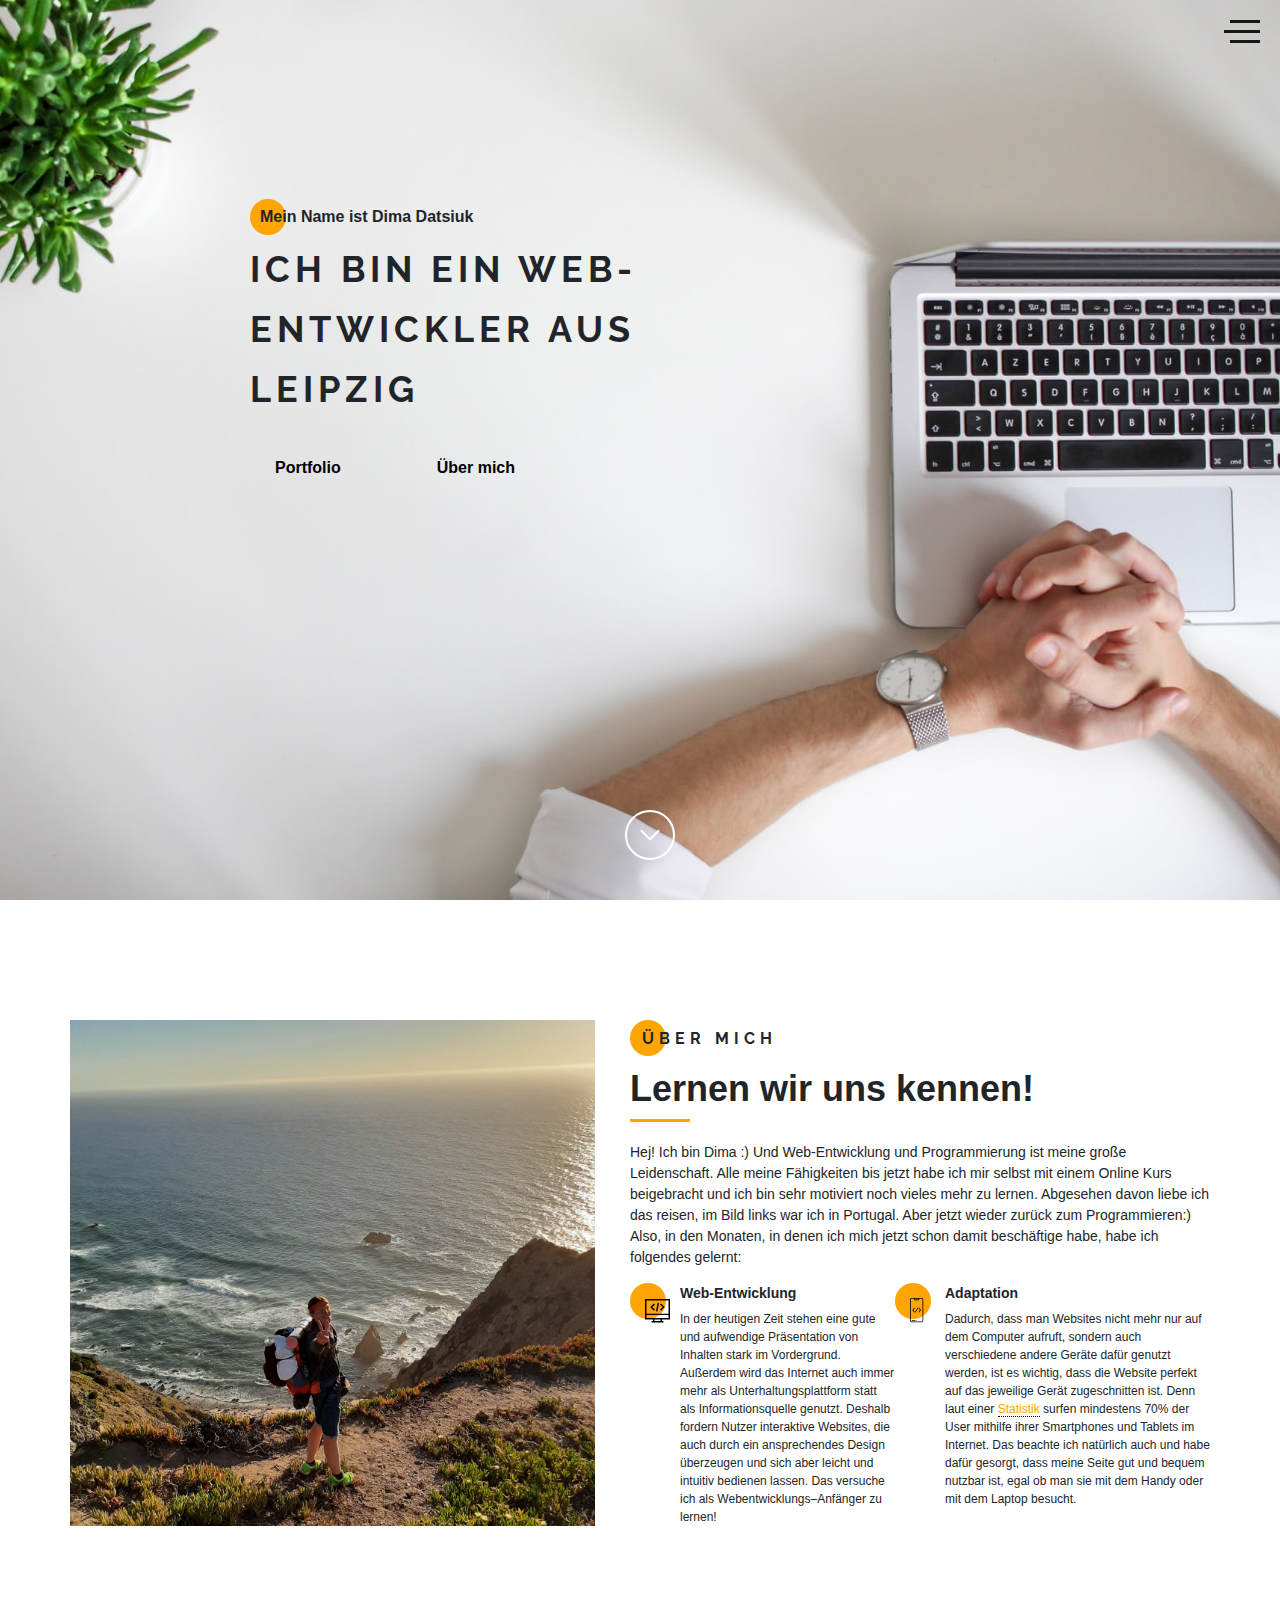
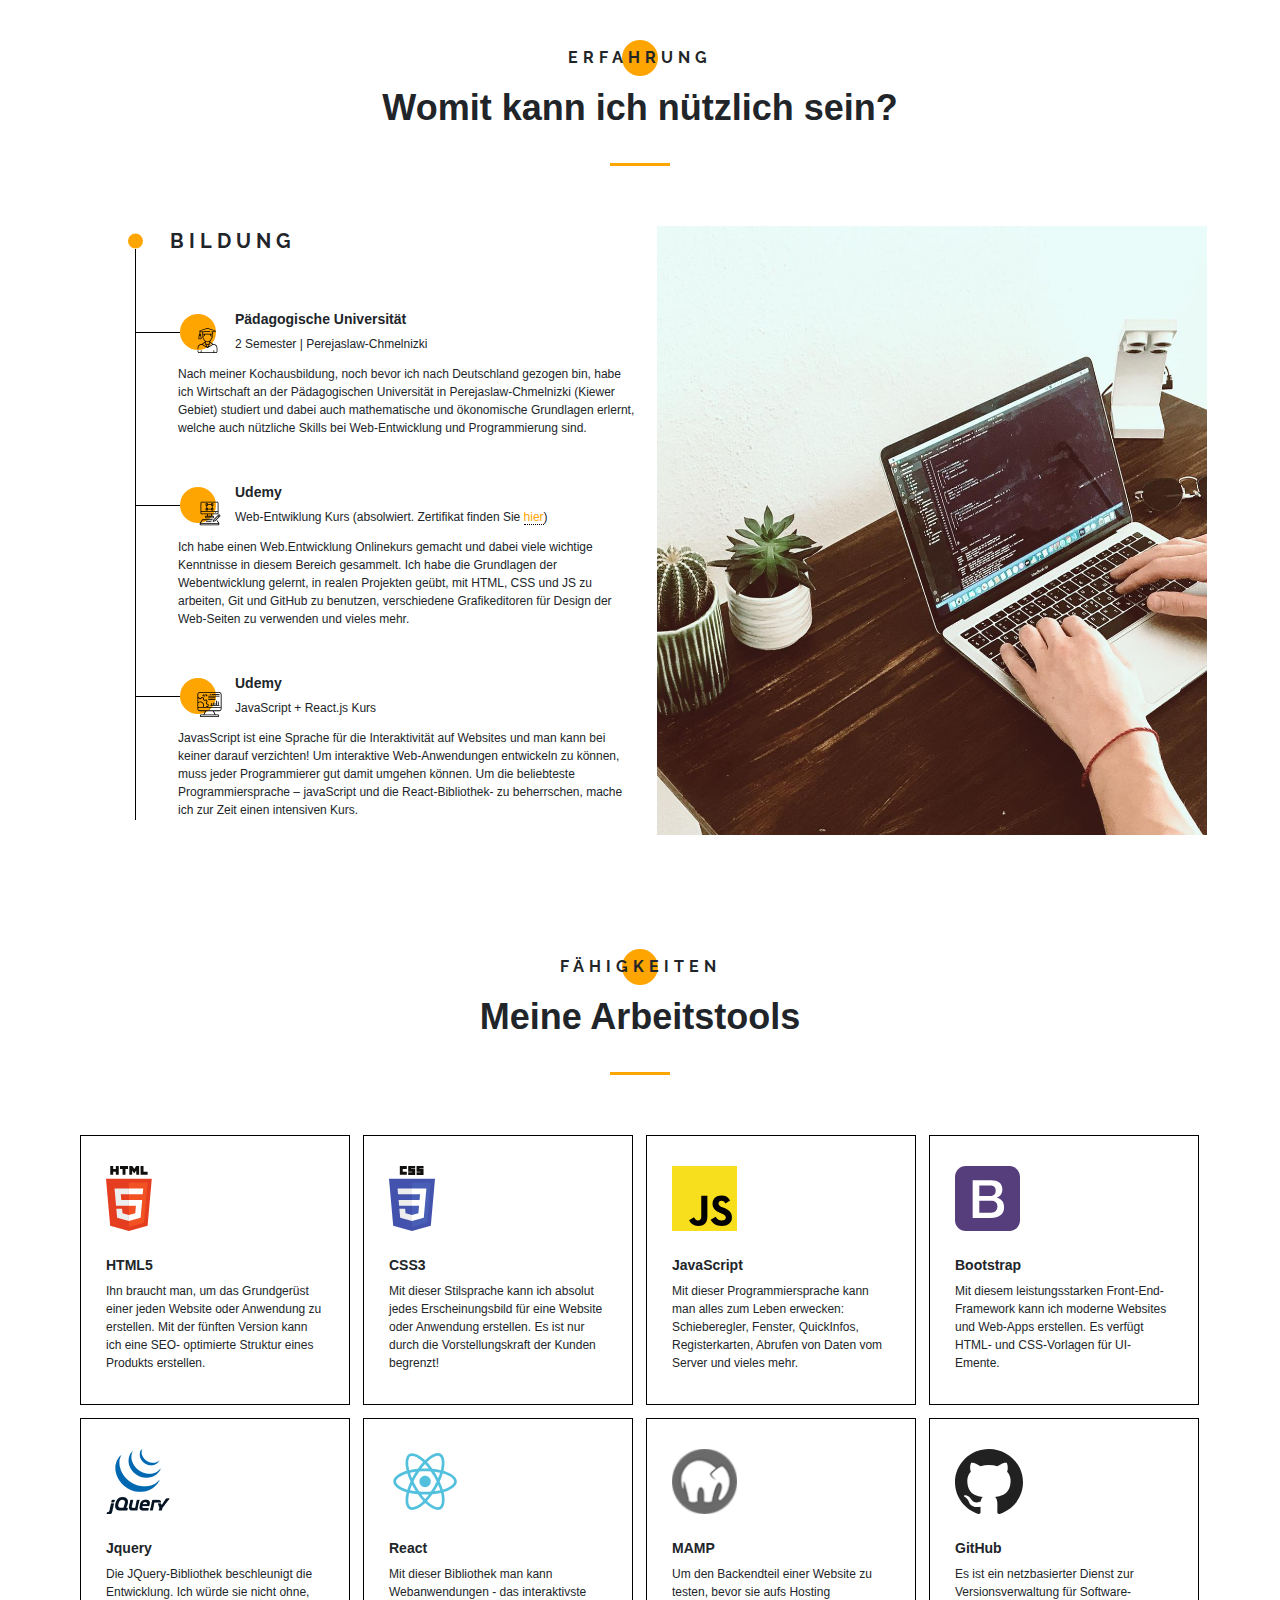
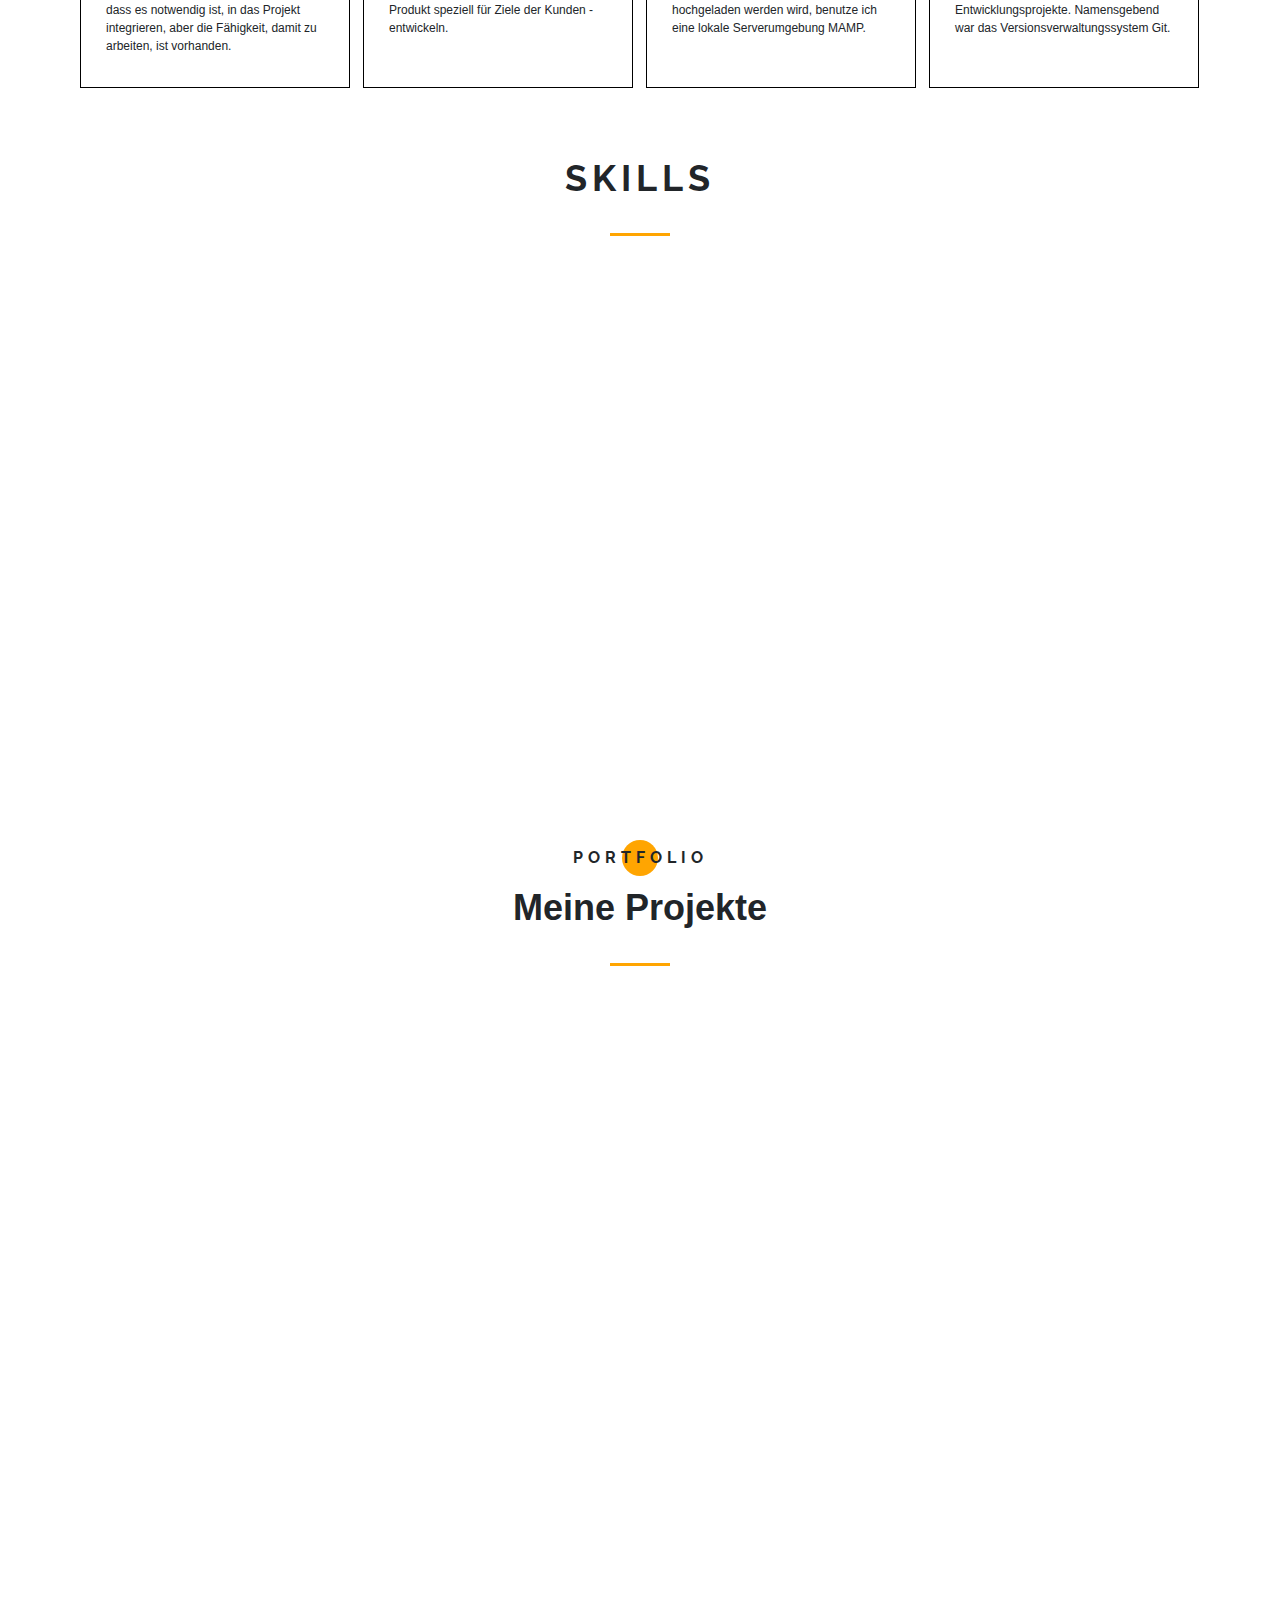
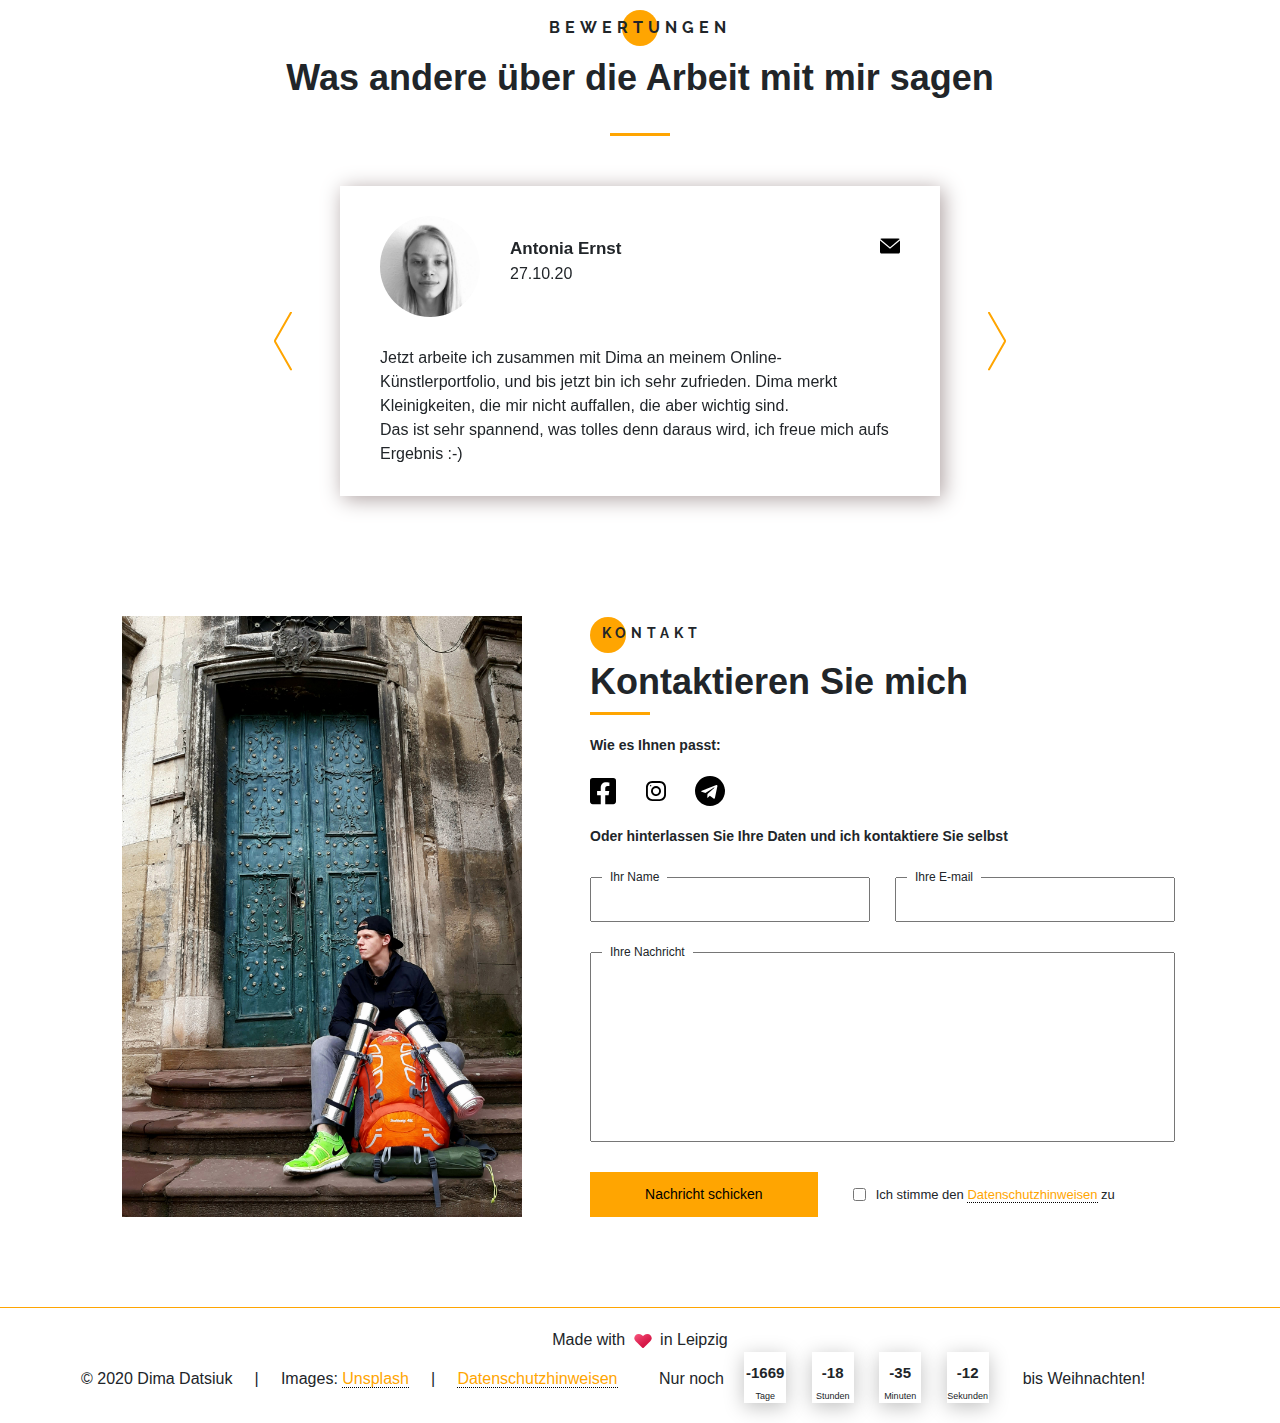
==== src/index.html @ 1769bc68 "last commit" ====
<!DOCTYPE html>
<html lang="de">
<head>
    <meta charset="UTF-8">
    <meta name="viewport" content="width=device-width, initial-scale=1.0">
    <meta http-equiv="X-UA-Compatible" content="ie=edge">
    <title>Portfolio Dima Datsiuk</title>
    <meta name="viewport" content="width=device-width, initial-scale=1">
    <meta name="title" content="Mein Portfolio">
    <meta name="description" content="Hier finden Sie mehr Information über mich">

    <!-- Open Graph / Facebook -->
    <meta property="og:type" content="website">
    <meta property="og:url" content="https://dima-datsiuk-portfolio.com/">
    <meta property="og:title" content="Mein Portfolio">
    <meta property="og:description" content="Hier finden Sie mehr Information über mich">
    <meta property="og:image" content=`url:'img/meta.png'`>

    <!-- Twitter -->
    <meta property="twitter:card" content="summary_large_image">
    <meta property="twitter:url" content="https://metatags.io/">
    <meta property="twitter:title" content="Mein Portfolio">
    <meta property="twitter:description" content="Hier finden Sie mehr Information über mich">
    <meta property="twitter:image" content="https://metatags.io/assets/meta-tags-16a33a6a8531e519cc0936fbba0ad904e52d35f34a46c97a2c9f6f7dd7d336f2.png">

    <!-- Favicon  -->
    <link rel="apple-touch-icon" sizes="57x57" href="icons/favicon//apple-icon-57x57.png">
    <link rel="apple-touch-icon" sizes="60x60" href="icons/favicon//apple-icon-60x60.png">
    <link rel="apple-touch-icon" sizes="72x72" href="icons/favicon//apple-icon-72x72.png">
    <link rel="apple-touch-icon" sizes="76x76" href="icons/favicon//apple-icon-76x76.png">
    <link rel="apple-touch-icon" sizes="114x114" href="icons/favicon//apple-icon-114x114.png">
    <link rel="apple-touch-icon" sizes="120x120" href="icons/favicon//apple-icon-120x120.png">
    <link rel="apple-touch-icon" sizes="144x144" href="icons/favicon//apple-icon-144x144.png">
    <link rel="apple-touch-icon" sizes="152x152" href="icons/favicon//apple-icon-152x152.png">
    <link rel="apple-touch-icon" sizes="180x180" href="icons/favicon//apple-icon-180x180.png">
    <link rel="icon" type="image/png" sizes="192x192"  href="icons/favicon//android-icon-192x192.png">
    <link rel="icon" type="image/png" sizes="32x32" href="icons/favicon//favicon-32x32.png">
    <link rel="icon" type="image/png" sizes="96x96" href="icons/favicon//favicon-96x96.png">
    <link rel="icon" type="image/png" sizes="16x16" href="icons/favicon//favicon-16x16.png">
    <meta name="msapplication-TileColor" content="#ffffff">
    <meta name="msapplication-TileImage" content="icons/favicon//ms-icon-144x144.png">
    <meta name="theme-color" content="#ffffff">
    

    <!-- style -->
    <link rel="stylesheet" href="css/style.min.css">

</head>
<body>

    

    <!-- sidepanel -->

    <aside class="sidepanel">
        <a href="https://www.facebook.com/dimaforewer"  class="sidepanel__link">
            <svg width="20" height="20" viewBox="0 0 20 20" fill="none" xmlns="http://www.w3.org/2000/svg">
            <path d="M-7.46167e-07 2.92969L-1.28061e-07 17.0703C-5.74539e-08 18.6856 1.31439 20 2.92969 20L17.0703 20C18.6856 20 20 18.6856 20 17.0703L20 11.1719L12.9297 11.1719L12.9297 13.5156L9.41406 13.5156L9.41406 11.1719L7.03125 11.1719C5.09262 11.1719 3.51562 9.59488 3.51562 7.65625L3.51562 4.10156L7.03125 4.10156L7.03125 7.65625L9.41406 7.65625L9.41406 4.10156L12.9297 4.6875L12.9297 7.65625L20 7.65625L20 2.92969C20 1.31439 18.6856 -8.16774e-07 17.0703 -7.46167e-07L2.92969 -1.28061e-07C1.31439 -5.74539e-08 -8.16774e-07 1.31439 -7.46167e-07 2.92969Z" fill="black"/>
            </svg>
        </a>
        <a href="https://www.instagram.com/datsiuk_dimasik/" class="sidepanel__link">
            <svg width="20" height="20" viewBox="0 0 20 20" fill="none" xmlns="http://www.w3.org/2000/svg">
            <path d="M-6.01032e-07 6.25L-2.73196e-07 13.75C-1.22337e-07 17.2012 2.79875 20 6.25 20L13.75 20C17.2013 20 20 17.2012 20 13.75L20 6.25C20 2.79875 17.2012 -7.51891e-07 13.75 -6.01032e-07L6.25 -2.73196e-07C2.79875 -1.22337e-07 -7.51891e-07 2.79875 -6.01032e-07 6.25ZM13.75 1.875C16.1625 1.875 18.125 3.8375 18.125 6.25L18.125 13.75C18.125 16.1625 16.1625 18.125 13.75 18.125L6.25 18.125C3.8375 18.125 1.875 16.1625 1.875 13.75L1.875 6.25C1.875 3.8375 3.8375 1.875 6.25 1.875L13.75 1.875Z" fill="black"/>
            <path d="M5 10C5 12.7612 7.23875 15 10 15C12.7613 15 15 12.7612 15 10C15 7.23875 12.7612 5 10 5C7.23875 5 5 7.23875 5 10ZM13.125 10C13.125 11.7225 11.7225 13.125 10 13.125C8.27625 13.125 6.875 11.7225 6.875 10C6.875 8.2775 8.27625 6.875 10 6.875C11.7225 6.875 13.125 8.2775 13.125 10Z" fill="black"/>
            <path d="M5.29123 4.625C5.29123 4.25704 4.99295 3.95875 4.62499 3.95875C4.25703 3.95875 3.95874 4.25704 3.95874 4.625C3.95874 4.99296 4.25703 5.29125 4.62499 5.29125C4.99295 5.29125 5.29123 4.99296 5.29123 4.625Z" fill="black"/>
            </svg>
        </a>
        <a href="https://github.com/dimadatsiuk" class="sidepanel__link">
            <svg width="19" height="20" viewBox="0 0 19 20" fill="none" xmlns="http://www.w3.org/2000/svg">
            <path d="M-4.37114e-07 9.99951C-1.95608e-07 15.5245 4.36167 19.9995 9.74107 19.9995C14.0457 19.9995 17.6962 17.1345 18.9832 13.162C19.0749 12.662 18.7734 12.4787 18.5148 12.4787C18.2835 12.4787 17.6706 12.487 16.8585 12.4912C17.4459 15.2728 15.5517 15.8595 15.5517 15.8595C14.4274 16.3145 14.1267 16.972 14.1267 16.972C13.5228 17.8778 13.5352 16.902 13.5352 16.902C13.603 15.8978 14.5389 15.3703 14.5389 15.3703C16.0283 14.4787 15.5979 13.0295 15.3493 12.4578C14.719 12.3678 14.2903 12.1103 14.0466 11.8245C13.8029 14.0453 12.9652 16.3795 9.23304 16.3795C8.16988 16.3795 7.30085 15.992 6.61933 15.3503C6.37316 15.4628 5.3827 15.8003 4.04116 15.2628C4.04116 15.2628 3.78012 14.4253 5.03988 12.5128C4.82345 11.7128 4.71606 10.8628 4.7111 10.0128C4.71606 9.16284 4.82345 8.31285 5.03988 7.51284C3.78012 5.61285 4.04116 4.77535 4.04116 4.77535C5.3827 4.23785 6.37316 4.57534 6.61933 4.67535C7.30085 4.03785 8.16988 3.65035 9.23304 3.65035C12.9752 3.65035 13.7987 5.98784 14.0383 8.21284C14.3307 7.86284 14.928 7.53784 15.8408 7.53784C17.1444 7.53784 18.1918 7.55034 18.5082 7.55034C18.7635 7.55034 19.0683 7.37534 18.9708 6.86284C17.692 2.86201 14.0391 -0.000488895 9.74107 -0.000488707C4.36167 -0.000488472 -6.7851e-07 4.47701 -4.37114e-07 9.99951Z" fill="#212121"/>
            </svg>
        </a>
        <div class="sidepanel__divider"></div>
        <div class="sidepanel__text"><span>Social Media</span></div>
    </aside>

    <!-- sidepanel end -->

    <!-- menu -->

    <div class="menu">
        <div class="menu__block">
            <div class="menu__close">
                <svg width="29" height="30" viewBox="0 0 29 30" fill="none" xmlns="http://www.w3.org/2000/svg">
                    <path d="M17.1568 14.5231L28.4489 3.23075C29.1837 2.49623 29.1837 1.30861 28.4489 0.574085C27.7144 -0.160437 26.5267 -0.160437 25.7922 0.574085L14.4998 11.8665L3.20781 0.574085C2.47295 -0.160437 1.28567 -0.160437 0.551149 0.574085C-0.183716 1.30861 -0.183716 2.49623 0.551149 3.23075L11.8432 14.5231L0.551149 25.8155C-0.183716 26.55 -0.183716 27.7376 0.551149 28.4721C0.917206 28.8385 1.39852 29.0226 1.87948 29.0226C2.36045 29.0226 2.84141 28.8385 3.20781 28.4721L14.4998 17.1798L25.7922 28.4721C26.1586 28.8385 26.6396 29.0226 27.1205 29.0226C27.6015 29.0226 28.0825 28.8385 28.4489 28.4721C29.1837 27.7376 29.1837 26.55 28.4489 25.8155L17.1568 14.5231Z" fill="black"/>
                </svg>
                    
            </div>
            <nav>
                <ul class="menu__list">
                    <li class="menu__link"><a href="#about">Über mich</a></li>
                    <li class="menu__link"><a href="#resume">Meine Erfahrung</a></li>
                    <li class="menu__link"><a href="#skills">Meine Fähigkeiten</a></li>
                    <li class="menu__link"><a href="#portfolio">Meine Projecte</a></li>
                    <li class="menu__link"><a href="#reviews">Bewertungen</a></li>
                    <li class="menu__link"><a href="#contacts">Kontakt</a></li>
                </ul>
            </nav>

            <div class="menu__social">
                <a href="#">
                    <svg width="20" height="20" viewBox="0 0 20 20" fill="none" xmlns="http://www.w3.org/2000/svg">
                    <path d="M17.0698 0L2.9292 0C1.3139 0 -0.000488281 1.31439 -0.000488281 2.92969L-0.000488281 17.0703C-0.000488281 18.6856 1.3139 20 2.9292 20L8.82764 20L8.82764 12.9297L6.48389 12.9297L6.48389 9.41406L8.82764 9.41406L8.82764 7.03125C8.82764 5.09262 10.4046 3.51563 12.3433 3.51563L15.8979 3.51563L15.8979 7.03125L12.3433 7.03125L12.3433 9.41406L15.8979 9.41406L15.312 12.9297L12.3433 12.9297L12.3433 20L17.0698 20C18.6851 20 19.9995 18.6856 19.9995 17.0703L19.9995 2.92969C19.9995 1.31439 18.6851 0 17.0698 0Z" fill="black"/>
                    </svg>
                </a>
                <a href="#">
                    <svg width="20" height="19" viewBox="0 0 20 19" fill="none" xmlns="http://www.w3.org/2000/svg">
                    <path d="M10 0C4.475 0 0 4.36167 0 9.74107C0 14.0457 2.865 17.6962 6.8375 18.9832C7.3375 19.0749 7.52083 18.7734 7.52083 18.5148C7.52083 18.2835 7.5125 17.6706 7.50833 16.8585C4.72667 17.4459 4.14 15.5517 4.14 15.5517C3.685 14.4274 3.0275 14.1267 3.0275 14.1267C2.12167 13.5228 3.0975 13.5352 3.0975 13.5352C4.10167 13.603 4.62917 14.5389 4.62917 14.5389C5.52083 16.0283 6.97 15.5979 7.54167 15.3493C7.63167 14.719 7.88917 14.2903 8.175 14.0466C5.95417 13.8029 3.62 12.9652 3.62 9.23304C3.62 8.16988 4.0075 7.30085 4.64917 6.61934C4.53667 6.37317 4.19917 5.3827 4.73667 4.04116C4.73667 4.04116 5.57417 3.78012 7.48667 5.03988C8.28667 4.82345 9.13667 4.71606 9.98667 4.7111C10.8367 4.71606 11.6867 4.82345 12.4867 5.03988C14.3867 3.78012 15.2242 4.04116 15.2242 4.04116C15.7617 5.3827 15.4242 6.37317 15.3242 6.61934C15.9617 7.30085 16.3492 8.16988 16.3492 9.23304C16.3492 12.9752 14.0117 13.7987 11.7867 14.0383C12.1367 14.3307 12.4617 14.928 12.4617 15.8408C12.4617 17.1444 12.4492 18.1918 12.4492 18.5082C12.4492 18.7635 12.6242 19.0683 13.1367 18.9708C17.1375 17.692 20 14.0391 20 9.74107C20 4.36167 15.5225 0 10 0Z" fill="#212121"/>
                    </svg>
                </a>
                <a href="#">
                    <svg width="20" height="20" viewBox="0 0 20 20" fill="none" xmlns="http://www.w3.org/2000/svg">
                    <path d="M13.7495 0L6.24951 0C2.79826 0 -0.000488281 2.79875 -0.000488281 6.25L-0.000488281 13.75C-0.000488281 17.2013 2.79826 20 6.24951 20L13.7495 20C17.2008 20 19.9995 17.2013 19.9995 13.75L19.9995 6.25C19.9995 2.79875 17.2008 0 13.7495 0ZM18.1245 13.75C18.1245 16.1625 16.162 18.125 13.7495 18.125L6.24951 18.125C3.83701 18.125 1.87451 16.1625 1.87451 13.75L1.87451 6.25C1.87451 3.8375 3.83701 1.875 6.24951 1.875L13.7495 1.875C16.162 1.875 18.1245 3.8375 18.1245 6.25L18.1245 13.75Z" fill="black"/>
                    <path d="M9.99951 5C7.23826 5 4.99951 7.23875 4.99951 10C4.99951 12.7613 7.23826 15 9.99951 15C12.7608 15 14.9995 12.7613 14.9995 10C14.9995 7.23875 12.7608 5 9.99951 5ZM9.99951 13.125C8.27701 13.125 6.87451 11.7225 6.87451 10C6.87451 8.27625 8.27701 6.875 9.99951 6.875C11.722 6.875 13.1245 8.27625 13.1245 10C13.1245 11.7225 11.722 13.125 9.99951 13.125Z" fill="black"/>
                    <path d="M15.3745 5.29123C15.7425 5.29123 16.0408 4.99295 16.0408 4.62499C16.0408 4.25703 15.7425 3.95874 15.3745 3.95874C15.0065 3.95874 14.7083 4.25703 14.7083 4.62499C14.7083 4.99295 15.0065 5.29123 15.3745 5.29123Z" fill="black"/>
                    </svg>
                </a>
            </div>
        </div>
        <div class="menu__overlay"></div>
    </div>

    <!-- menu end -->

    <!-- promo -->

    <section id="up" class="promo">

        <div class="hamburger">
            <span></span>
            <span class="long"></span>
            <span></span>
        </div>
        
        <div class="container">
            <div class="wrapper">
                <div class="title title_fz16 promo__subtitle">Mein Name ist Dima Datsiuk</div>
                <h1 class="title title_fz48 promo__title">Ich bin ein Web-Entwickler aus Leipzig</h1>
                <div class="promo__btns">
                <a href="#portfolio" class="promo__link btn">Portfolio</a>
                
                <a href="#about" class="promo__link btn">Über mich</a>
            </div>
            </div>

            <a href="#about">
                <div class="scroll-down">
                    <span>
                        <?xml version="1.0" ?><!DOCTYPE svg  PUBLIC '-//W3C//DTD SVG 1.1//EN'  'http://www.w3.org/Graphics/SVG/1.1/DTD/svg11.dtd'><svg id="Layer_1" style="enable-background:new 0 0 64 64;" version="1.1" viewBox="0 0 64 64" xml:space="preserve" xmlns="http://www.w3.org/2000/svg" xmlns:xlink="http://www.w3.org/1999/xlink"><style type="text/css">
                            .st0{fill:#fff;}
                            @media  (max-width: 575px) {
                                .st0{fill:#000;}
                            }
                        </style><g><g id="Icon-Chevron-Left" transform="translate(237.000000, 335.000000)"><polyline class="st0" id="Fill-35" points="-218.7,-308.6 -216.7,-310.6 -205,-298.8 -193.3,-310.6 -191.3,-308.6 -205,-294.9      -218.7,-308.6    "/></g></g></svg>
                        <!-- <img src="icons/iconfinder_arrow_down2_1814082.svg" alt="arrow_down"> -->
                    </span>
                </div>
            </a>
        </div>

    </section>


    <!-- promo end -->

    <!-- about -->

    <section id="about" class="about">
        <div class="container">

          
            
            

            <div class="about__wrapper">



                <img src="img/about-min.png" alt="photo" class="about__photo">


                <div class="about__descr">
                    <h2 class="title title_fz16 about__title">
                        Über mich
                    </h2>
                    <div class="title title_fz36 about__subtitle">Lernen wir uns kennen!</div>
                    <div class="divider"></div>
                    
                    <p class="about__text"> Hej! Ich bin Dima :) Und Web-Entwicklung und Programmierung ist meine große Leidenschaft. Alle meine Fähigkeiten bis jetzt habe ich mir selbst mit einem Online Kurs beigebracht und ich bin sehr motiviert noch vieles mehr zu lernen. Abgesehen davon liebe ich das reisen, im Bild <span class="links">links</span> <span class="oben">oben</span> war ich in Portugal. Aber jetzt wieder zurück zum Programmieren:) Also, in den Monaten, in denen ich mich jetzt schon damit beschäftige habe, habe ich folgendes gelernt:   </p>
                </div>
                <div class="about__skills">
                    <div class="about__skills-item">
                        <div class="about__skills-circle">
                            <img src="icons/about_me/web_development.svg" alt="web-dev">
                            <div class="title title_fz14 m1200">
                                Web-Entwicklung
                            </div>
                        </div>
                        <div>
                            <div class="title title_fz14 desctop">
                                Web-Entwicklung
                            </div>
                            <div class="about__skills-text">
                                In der heutigen Zeit stehen eine gute und aufwendige Präsentation von Inhalten stark im Vordergrund. Außerdem wird das Internet auch immer mehr als Unterhaltungsplattform statt als Informationsquelle genutzt. Deshalb fordern Nutzer interaktive Websites, die auch durch ein ansprechendes Design überzeugen und sich aber leicht und intuitiv bedienen lassen. Das versuche ich als Webentwicklungs–Anfänger zu lernen!
                            </div>
                        </div>
                    </div>

                    <div class="about__skills-item">
                        <div class="about__skills-circle">
                            <div><img src="icons/about_me/mobile_dev.svg" alt="adaptation"></div>
                            <div class="title title_fz14 m1200">
                                Adaptation
                            </div>
                        </div>
                        <div>
                            <div class="title title_fz14 desctop">
                                Adaptation
                            </div>
                            <div class="about__skills-text">
                                Dadurch, dass man Websites nicht mehr nur auf dem Computer aufruft, sondern auch verschiedene andere Geräte dafür genutzt werden, ist es wichtig, dass die Website perfekt auf das jeweilige Gerät zugeschnitten ist. Denn laut einer <a  href="https://de.statista.com/statistik/daten/studie/633698/umfrage/anteil-der-mobilen-internetnutzer-in-deutschland/" target="_blank">Statistik</a> surfen mindestens 70% der User mithilfe ihrer Smartphones und Tablets im Internet. Das beachte ich natürlich auch und habe dafür gesorgt, dass meine Seite gut und bequem nutzbar ist, egal ob man sie mit dem Handy oder mit dem Laptop besucht. 
                            </div>
                        </div>
                    </div>

                </div>
            </div>
        </div>
    </section>

    <!-- about end -->


    <!-- resume -->


    <section id="resume" class="resume">
        <div class="container">
            <h2 class="title title_fz16 resume__title">Erfahrung</h2>
            <div class="title title_fz36 resume__subtitle">Womit kann ich nützlich sein?</div>
            <div class="divider"></div>

            <div class="resume__wrapper">
                <div class="resume__column">
                    <h3 class="title title_fz20 resume__column-title">Bildung</h3>
                    <ul>
                        <li>
                            <div class="resume__item">
                                <div class="resume__item-head">
                                    <div class="resume__item-icon">
                                        <img src="icons/experience/university.svg" alt="uni">
                                    </div>
                                    <h4 class="title title_fz14">Pädagogische Universität</h4>
                                        <div class="resume__item-location">2 Semester | Perejaslaw-Chmelnizki</div>
                                </div>
                                <div class="resume__item-body">
                                    Nach meiner Kochausbildung, noch bevor ich nach Deutschland gezogen bin, habe ich Wirtschaft an der Pädagogischen Universität in Perejaslaw-Chmelnizki (Kiewer Gebiet) studiert und dabei auch mathematische und ökonomische Grundlagen erlernt, welche auch nützliche Skills bei Web-Entwicklung und Programmierung sind. 
                                </div>
                            </div>
                        </li>
                        <li>
                            <div class="resume__item">
                                <div class="resume__item-head">
                                    <div class="resume__item-icon">
                                        <img src="icons/experience/designer.svg" alt="courses">
                                    </div>
                                    <h4 class="title title_fz14">Udemy</h4>
                                        <div class="resume__item-location">Web-Entwiklung Kurs (absolwiert. Zertifikat finden Sie <a href="https://drive.google.com/file/d/1G7p9EYkZfpwUdNAY1Q7k-EU61s4QkhNC/view"  target="_blank" >hier</a>) </div>
                                </div>
                                <div class="resume__item-body">
                                    Ich habe einen Web.Entwicklung Onlinekurs gemacht und dabei viele wichtige Kenntnisse in diesem Bereich gesammelt.  Ich habe die Grundlagen der Webentwicklung gelernt, in realen Projekten geübt, mit HTML, CSS  und JS zu arbeiten, Git und GitHub  zu benutzen, verschiedene Grafikeditoren für Design der Web-Seiten zu verwenden und vieles mehr.

                                    
                                </div>
                            </div>
                        </li>
                        <li>
                            <div class="resume__item">
                                <div class="resume__item-head">
                                    <div class="resume__item-icon">
                                        <img src="icons/experience/developer.svg" alt="uni">
                                    </div>
                                    <h4 class="title title_fz14">Udemy</h4>
                                        <div class="resume__item-location">JavaScript + React.js Kurs</div>
                                </div>
                                <div class="resume__item-body">

                                    JavasScript ist eine Sprache für die Interaktivität auf Websites und man kann bei keiner darauf verzichten! Um interaktive Web-Anwendungen entwickeln zu können, muss jeder Programmierer gut damit umgehen können. Um die beliebteste Programmiersprache – javaScript und die React-Bibliothek- zu beherrschen, mache ich zur Zeit einen intensiven Kurs. 


                                    
                                </div>
                            </div>
                        </li>
                    </ul>
                </div>
                <img src="img/main-pic.jpg" alt="photo" class="resume__photo">
                <!-- <div class="resume__column">
                    
                </div> -->
            </div>
        </div>
    </section>


    <!-- resume end -->

    <!-- use -->

    <section class="use" id="skills">
        <div class="container">

            <h2 class="title title_fz16 use__title">Fähigkeiten</h2>
            <div class="title title_fz36 use__subtitle">Meine Arbeitstools </div>
            <div class="divider"></div>

            <div class="use__wrapper">
                
                
            </div>




        </div>
    </section>

    <!-- use end -->


    <section class="skills_percent" id="skills_percent">

        <div class="container">

            <h2 class="title title_fz36 use__subtitle">Skills</h2>
            <div class="divider"></div>


            <div class="skills_percent__skills-wrapper wow fadeInUp animated">

                <div class="skills_percent__skills-wrapper-item">
    
                    <div class="chart" data-percent="70"><span class="percent">70</span></div>
    
                    <div class="skill-name"><span>Web-Entwicklung</span>
                    </div>
                </div>
    
    
    
    
                <div class="skills_percent__skills-wrapper-item">
    
                    <div class="chart" data-percent="80"><span class="percent">80</span></div>
    
                    <div class="skill-name"><span>Adaptation</span>
                    </div>
                </div>
    
    
    
    
    
                <div class="skills_percent__skills-wrapper-item">
    
    
                    <div class="chart" data-percent="60"><span class="percent">60</span></div>
    
                    <div class="skill-name"><span>Design</span> 
                    </div>
                </div>
    
    
    
                <div class="skills_percent__skills-wrapper-item">
    
    
    
                    <div class="chart" data-percent="95"><span class="percent">95</span></div>
    
                    <div class="skill-name"><span>Soft Skills</span>
                    </div>
                </div>
    
    
    
    
                <div class="skills_percent__skills-wrapper-item">
    
    
    
                    <div class="chart" data-percent="70"><span class="percent">70</span></div>
    
                    <div class="skill-name"><span>Kreativitat</span>
                    </div>
                </div>
    
    
    
    
                <div class="skills_percent__skills-wrapper-item">
    
    
    
                    <div class="chart" data-percent="100"><span class="percent">100</span></div>
    
                    <div class="skill-name"><span>Motivation</span>
                    </div>
                </div>
            </div>
    
        </div>
        
    </section>


    <!-- portfolio -->

    <section id="portfolio" class="portfolio">
        <div class="container">
            <h2 class="title title_fz16 portfolio__title">Portfolio</h2>
            <div class="title title_fz36 portfolio__subtitle">Meine Projekte</div>
            <div class="divider"></div>

            <div class="portfolio__wrapper">

                <a href="Projects/WORDPRESS/wordpress.html" target="_self">
            
                    <div class="grid wow zoomIn">
                        <figure class="effect-bubba">
                            <img src="img/works/wordpress.png" alt="wordpress"/>
                            <figcaption>
                                <h2> WORDPRESS </h2>
                                <p>Mein erstes Übungs-Project, das ich nur mit HTML und Css entwickelte</p>
                            </figcaption>			
                        </figure>
                    </div>
                
                </a>


                <a href="Projects/Uber_Proj/src/uber.html" target="_self">
            
                    <div class="grid wow zoomIn">
                        <figure class="effect-bubba">
                            <img src="img/works/uber.jpg" alt="uber"/>
                            <figcaption>
                                <h2> UBER </h2>
                                <p>Auch ein ganz einfaches One-Page-Projekt, dabei benutzte ich aber Präprozessor Sass, um das Layot zu optimieren.</p>
                            </figcaption>			
                        </figure>
                    </div>
                
                </a>

                

                <a href="Projects/Puls/puls.html" target="_self">
            
                    <div class="grid wow zoomIn">
                        <figure class="effect-bubba">
                            <img src="img/works/pulse.jpg" alt="pulse"/>
                            <figcaption>
                                <h2> PULSE </h2>
                                <p>EIn kleiner Online-Shop. Bei der Entwicklung habe ich für interaktive Elemente (Tabs, Carousel, Modal-Windows) JS benutzt. </p>
                            </figcaption>			
                        </figure>
                    </div>
                
                </a>

                <a href="Projects/Prengi/src/prengi.html" target="_self">
            
                    <div class="grid wow zoomIn">
                        <figure class="effect-bubba">
                            <img src="img/works/prengi.png" alt="img01"/>
                            <figcaption>
                                <h2> PRENGI </h2>
                                <p>EIn infomatives landing mit interaktiven elementen (JS) und kleinem backendteil (Feed-Back-Formular auf PHP)</p>
                            </figcaption>			
                        </figure>
                    </div>
                
                </a>
                   
            </div>
        </div>
    </section>

    <!-- portfolio end -->


    <!-- reviews -->
    <section id="reviews" class="reviews">
        <div class="container">

            <h2 class="title title_fz16 reviews__title">Bewertungen</h2>
            <div class="title title_fz36 reviews__subtitle">
                Was andere über die Arbeit mit mir sagen 
            </div>
            <div class="divider"></div>

            <div class="reviews__carousel">

                <div class="reviews__item">
                    <img src="img/reviews/antonia.png" alt="photo" class="photo">

                    <div class="person">
                        <div class="name">Antonia Ernst</div>
                        <span class="date">27.10.20</span>
                    </div>
                    
                        <a href="mailto:antonia.ernst1@web.de?subject=DatsiukPortfolio"><img src="icons/mail.svg" alt="mail" class="icon"></a>

                    <div class="reviews__text">
                        Jetzt arbeite ich zusammen mit Dima an meinem Online-Künstlerportfolio, und bis jetzt bin ich sehr zufrieden. Dima merkt Kleinigkeiten, die  mir nicht auffallen, die aber wichtig sind. <br> Das ist sehr spannend, was tolles denn daraus wird, ich freue mich aufs Ergebnis :-)
                    </div>
                </div>

                <div class="reviews__item">
                    <img src="img/reviews/ihor.png" alt="photo" class="photo">

                    <div class="person">
                        <div class="name">Ihor Schypakov</div>
                        <span class="date">12.11.20</span>
                    </div>
                    
                    <a href="https://www.instagram.com/ihorshchypakov/" target="_blank"><img src="icons/menu_icons/Instagram.svg" alt="insta__ihor" class="icon"></a>
                    <!-- <a href="#"><img src="icons/menu_icons/Instagram.svg" alt="insta__ihor"></a> -->

                    <div class="reviews__text">
                        Als ich mein Informatiksstudium absolvierte, arbeitete ich für ein paar Monate als Web-Entwickler-Junior in einer Firma in Warschau. Einmal bekam ich wirklich viel Arbeit und hätte sie niemals bis zur Deadline geschafft, wenn Dima mir nicht mit dem Layout geholfen hätte. Wir sind schon seit mehr als 14 Jahren befreundet und ich habe gewusst, dass er angefangen hatte sich mit Programmierung zu beschäftigen, deshalb habe ich ihn gefragt ob er mir helfen könnte und es hat alles super geklappt ;)
                    </div>
                </div>

                <div class="reviews__item">
                    <img src="img/reviews/svitlana.png" alt="photo" class="photo">

                    <div class="person">
                        <div class="name">Svitlana Morenets</div>
                        <span class="date">04.08.20</span>
                    </div>
                    
                    <a href="https://www.instagram.com/svit_more/" target="_blank"><img src="icons/menu_icons/Instagram.svg" alt="insta__svitlana" class="icon"></a>

                    <div class="reviews__text">
                        Als ich anfangen wollte einen Online-Blog zu schreiben, habe ich Dima gefragt, ob er mir dabei helfen kann, weil ich wusste, dass er es liebt am Computer zu arbeiten. Obwohl er damals noch nicht damit angefangen hatte Web-Sites zu gestalten, konnte er mir trotzdem mit meinem Blog helfen, was mich sehr gefreut hat. Jetzt habe ich diesen Blog schon lange nicht mehr, weil ich alles über Instagram mache, aber damals hatte ich viel Spaß damit, Danke!;-)
                    </div>
                </div>

                
                <div class="reviews__item">

                       <!--  <iframe src="https://drive.google.com/file/d/1E1Was2hMK42aP_i-BqSxS3Pm6LDdloky/preview"></iframe> -->
                        <iframe src="img/reviews/beurteilung_fsj.pdf" frameborder="0"></iframe>
                        
                </div>

                    

            </div>           
        
        </div>
    </section>
    <!-- reviews end -->

    <!-- contacts -->

    <section id="contacts" class="contacts">
        <div class="container">
            <div class="contacts__wrapper">

                <img src="img/resume_img_1-min.png" alt="photo" class="contacts__photo">

                <div class="contacts__descr">

                    <h2 class="title title_fz14 contacts__title">Kontakt</h2>
                    <div class="title title_fz36 contacts__subtitle">Kontaktieren Sie mich</div>
                    <div class="divider"></div>

                    <div class="title title_fz14 contacts__text">
                        Wie es Ihnen passt:
                    </div>

                    <div class="contacts__social">
                        <a href="https://www.facebook.com/dimaforewer" class="contacts__link">
                            <img src="icons/social/facebook-square-brands.svg" alt="facebook"></a>
                        <a href="https://www.instagram.com/datsiuk_dimasik/" class="contacts__link">
                            <img src="icons/social/instagram.svg" alt="instagram"></a>
                        <a href="https://t.me/datsiukdimasik" class="contacts__link">
                            <img src="icons/social/telegram.svg" alt="telegram"></a>
                    </div>

                    <div class="title title_fz14 contacts__text">
                        Oder hinterlassen Sie Ihre Daten und ich kontaktiere Sie selbst
                    </div>

                    <form action="#" class="contacts__form">

                        <div class="contacts__input contacts__input-1">
                            <input required name="name" id="name" type="text">
                            <label for="name">Ihr Name</label>
                        </div>
                        <div class="contacts__input contacts__input-2">
                            <input required name="email" id="email" type="email">
                            <label for="email">Ihre E-mail</label>
                        </div>


                        <div class="contacts__textarea">
                            <textarea name="text" id="text"></textarea>
                            <label for="text">Ihre Nachricht</label>
                        </div>

                        <div class="contacts__triggers">
                            <button class="contacts__btn btn">Nachricht schicken</button>
                            <div class="contacts__policy">
                                <input required type="checkbox">
                                <span>Ich stimme den <a href="policy.html" target="_blank">Datenschutzhinweisen</a> zu</span>
                            </div>
                        </div>
                    </form>
                </div>
            </div>
        </div>
    </section>

    <!-- contacts end -->


    <!-- footer/timer -->


    <footer id="footer" class="footer">
		<div class="container">

            <p class="heart">
                Made with <img src="icons/heart.svg" alt="heart" class="heartbeat" > in Leipzig
            </p>

            <div class="footer__wrapper">
                
                <p class="copyright">
                    <span>© 2020 Dima Datsiuk</span> | <span>Images: <a href="https://unsplash.com/">Unsplash</a></span>  |  <span><a href="policy.html" target="_blank">Datenschutzhinweisen</a></span>
                </p>
    
    
                <div class="timer__wrapper">
                    <div class="timer__title">Nur noch</div>
                    <div class="timer">
                        <div class="timer__block">
                            <span id="days">12</span>
                            Tage
                        </div>
                        <div class="timer__block">
                            <span id="hours">20</span>
                            Stunden
                        </div>
                        <div class="timer__block">
                            <span id="minutes">56</span>
                            Minuten
                        </div>
                        <div class="timer__block">
                            <span id="seconds">20</span>
                            Sekunden
                        </div>
                    </div>
                    <div class="timer__title">bis  Weihnachten!</div>
                </div>
            </div>

		</div><!-- .container -->
	</footer>


    <!-- footer/timer end -->

    <!-- modal windows -->


    <div class="overlay">
        


        <div class="modal" id="thanks">
            <div class="modal__close">
                &times;
            </div>
            <div class="modal__subtitle">
                Danke für Ihre Nachricht
            </div>
            <div class="modal__descr">
                Ich kontaktiere Sie in der allernächsten Zeit
            </div>
        </div>
    </div>


    <!-- modal windows end -->



    <a href="#up" class="pageup">
        <img src="icons/chevron-circle-up-solid.svg" alt="pageup" >
    </a>


    <script src="js/jquery-3.5.1.min.js"></script>
    <script src="js/jquery.easypiechart.js"></script>
    <script src="js/wow.min.js"></script>
    <script src="js/slick.min.js"></script>
    <script src="js/jquery.waypoints.min.js"></script>
    <script src="js/script.js"></script>
</body>
</html>
---- src/css/style.min.css ----
.slick-slider{position:relative;display:block;-webkit-box-sizing:border-box;box-sizing:border-box;-webkit-touch-callout:none;-webkit-user-select:none;-moz-user-select:none;-ms-user-select:none;user-select:none;-ms-touch-action:pan-y;touch-action:pan-y;-webkit-tap-highlight-color:transparent}.slick-list{position:relative;overflow:hidden;display:block;margin:0;padding:0}.slick-list:focus{outline:none}.slick-list.dragging{cursor:pointer;cursor:hand}.slick-slider .slick-track,.slick-slider .slick-list{-webkit-transform:translate3d(0, 0, 0);transform:translate3d(0, 0, 0)}.slick-track{position:relative;left:0;top:0;display:block;margin-left:auto;margin-right:auto}.slick-track:before,.slick-track:after{content:"";display:table}.slick-track:after{clear:both}.slick-loading .slick-track{visibility:hidden}.slick-slide{float:left;height:100%;min-height:1px;display:none}[dir="rtl"] .slick-slide{float:right}.slick-slide img{display:block}.slick-slide.slick-loading img{display:none}.slick-slide.dragging img{pointer-events:none}.slick-initialized .slick-slide{display:block}.slick-loading .slick-slide{visibility:hidden}.slick-vertical .slick-slide{display:block;height:auto;border:1px solid transparent}.slick-arrow.slick-hidden{display:none}@font-face{font-family:'Raleway';font-display:swap;src:url("fonts/Raleway/Raleway-Black.ttf");font-weight:900;font-style:normal}@font-face{font-family:'Raleway';font-display:swap;src:url("fonts/Raleway/Raleway-Bold.ttf");font-weight:700;font-style:normal}@font-face{font-family:'Raleway';font-display:swap;src:url("fonts/Raleway/Raleway-SemiBold.ttf");font-weight:600;font-style:normal}@font-face{font-family:'Raleway';font-display:swap;src:url("fonts/Raleway/Raleway-Medium.ttf");font-weight:500;font-style:normal}@font-face{font-family:'Raleway';font-display:swap;src:url("fonts/Raleway/Raleway-Light.ttf");font-weight:300;font-style:normal}@font-face{font-family:'Raleway';font-display:swap;src:url("fonts/Raleway/Raleway-ExtraLight.ttf");font-weight:200;font-style:normal}@font-face{font-family:'Raleway';font-display:swap;src:url("fonts/Raleway/Raleway-Thin.ttf");font-weight:100;font-style:normal}.animated{-webkit-animation-duration:1s;animation-duration:1s;-webkit-animation-fill-mode:both;animation-fill-mode:both}@-webkit-keyframes fadeInUp{0%{opacity:0;-webkit-transform:translate3d(0, 100%, 0);transform:translate3d(0, 100%, 0)}100%{opacity:1;-webkit-transform:none;transform:none}}@keyframes fadeInUp{0%{opacity:0;-webkit-transform:translate3d(0, 100%, 0);transform:translate3d(0, 100%, 0)}100%{opacity:1;-webkit-transform:none;transform:none}}.fadeInUp{-webkit-animation-name:fadeInUp;animation-name:fadeInUp}@-webkit-keyframes zoomIn{0%{opacity:0;-webkit-transform:scale3d(0.3, 0.3, 0.3);transform:scale3d(0.3, 0.3, 0.3)}50%{opacity:1}}@keyframes zoomIn{0%{opacity:0;-webkit-transform:scale3d(0.3, 0.3, 0.3);transform:scale3d(0.3, 0.3, 0.3)}50%{opacity:1}}.zoomIn{-webkit-animation-name:zoomIn;animation-name:zoomIn}*,::after,::before{-webkit-box-sizing:border-box;box-sizing:border-box}html{font-family:sans-serif;line-height:1.15;-webkit-text-size-adjust:100%;-webkit-tap-highlight-color:transparent}article,aside,figcaption,figure,footer,header,hgroup,main,nav,section{display:block}body{margin:0;font-family:-apple-system,BlinkMacSystemFont,"Segoe UI",Roboto,"Helvetica Neue",Arial,"Noto Sans",sans-serif,"Apple Color Emoji","Segoe UI Emoji","Segoe UI Symbol","Noto Color Emoji";font-size:1rem;font-weight:400;line-height:1.5;color:#212529;text-align:left;background-color:#fff}[tabindex="-1"]:focus{outline:0 !important}hr{-webkit-box-sizing:content-box;box-sizing:content-box;height:0;overflow:visible}h1,h2,h3,h4,h5,h6{margin-top:0;margin-bottom:.5rem}p{margin-top:0;margin-bottom:1rem}abbr[data-original-title],abbr[title]{text-decoration:underline;-webkit-text-decoration:underline dotted;text-decoration:underline dotted;cursor:help;border-bottom:0;-webkit-text-decoration-skip-ink:none;text-decoration-skip-ink:none}address{margin-bottom:1rem;font-style:normal;line-height:inherit}dl,ol,ul{margin-top:0;margin-bottom:1rem}ol ol,ol ul,ul ol,ul ul{margin-bottom:0}dt{font-weight:700}dd{margin-bottom:.5rem;margin-left:0}blockquote{margin:0 0 1rem}b,strong{font-weight:bolder}small{font-size:80%}sub,sup{position:relative;font-size:75%;line-height:0;vertical-align:baseline}sub{bottom:-.25em}sup{top:-.5em}a{color:#007bff;text-decoration:none;background-color:transparent}a:hover{color:#0056b3;text-decoration:underline}a:not([href]):not([tabindex]){color:inherit;text-decoration:none}a:not([href]):not([tabindex]):focus,a:not([href]):not([tabindex]):hover{color:inherit;text-decoration:none}a:not([href]):not([tabindex]):focus{outline:0}code,kbd,pre,samp{font-family:SFMono-Regular,Menlo,Monaco,Consolas,"Liberation Mono","Courier New",monospace;font-size:1em}pre{margin-top:0;margin-bottom:1rem;overflow:auto}figure{margin:0 0 1rem}img{vertical-align:middle;border-style:none}svg{overflow:hidden;vertical-align:middle}table{border-collapse:collapse}caption{padding-top:.75rem;padding-bottom:.75rem;color:#6c757d;text-align:left;caption-side:bottom}th{text-align:inherit}label{display:inline-block;margin-bottom:.5rem}button{border-radius:0}button:focus{outline:1px dotted;outline:5px auto -webkit-focus-ring-color}button,input,optgroup,select,textarea{margin:0;font-family:inherit;font-size:inherit;line-height:inherit}button,input{overflow:visible}button,select{text-transform:none}select{word-wrap:normal}[type=button],[type=reset],[type=submit],button{-webkit-appearance:button}[type=button]:not(:disabled),[type=reset]:not(:disabled),[type=submit]:not(:disabled),button:not(:disabled){cursor:pointer}[type=button]::-moz-focus-inner,[type=reset]::-moz-focus-inner,[type=submit]::-moz-focus-inner,button::-moz-focus-inner{padding:0;border-style:none}input[type=checkbox],input[type=radio]{-webkit-box-sizing:border-box;box-sizing:border-box;padding:0}input[type=date],input[type=datetime-local],input[type=month],input[type=time]{-webkit-appearance:listbox}textarea{overflow:auto;resize:vertical}fieldset{min-width:0;padding:0;margin:0;border:0}legend{display:block;width:100%;max-width:100%;padding:0;margin-bottom:.5rem;font-size:1.5rem;line-height:inherit;color:inherit;white-space:normal}progress{vertical-align:baseline}[type=number]::-webkit-inner-spin-button,[type=number]::-webkit-outer-spin-button{height:auto}[type=search]{outline-offset:-2px;-webkit-appearance:none}[type=search]::-webkit-search-decoration{-webkit-appearance:none}::-webkit-file-upload-button{font:inherit;-webkit-appearance:button}output{display:inline-block}summary{display:list-item;cursor:pointer}template{display:none}[hidden]{display:none !important}*{font-family:'Poppins', sans-serif;margin:0;padding:0}.container{width:1140px;margin:0 auto}.divider{width:60px;height:3px;background-color:#FFA501;margin:25px auto 0 auto}h1,h2,h3,h5,h6{font:700 40px/1.2 Raleway, sans-serif;text-transform:uppercase;letter-spacing:5px}.promo{min-height:100vh;position:relative;background:url("../img/main-bg-min.jpeg") no-repeat 50%/cover;background-color:#222;padding-top:205px}.promo .wrapper{padding-left:180px}.promo__title{width:535px;margin-top:10px}.promo__subtitle{position:relative;padding-left:10px;z-index:2}.promo__subtitle::before{content:'';position:absolute;top:-25%;left:0;width:36px;height:36px;border-radius:100%;background:#FFA501;z-index:-1}.promo__btns{margin-top:25px;display:-webkit-box;display:-ms-flexbox;display:flex;width:290px;-webkit-box-align:center;-ms-flex-align:center;align-items:center;-webkit-box-pack:justify;-ms-flex-pack:justify;justify-content:space-between}.promo__link{font-weight:bold;color:#000}.promo__link:hover{color:#000;text-decoration:none}.title{font-weight:bold;font-size:36px;line-height:60px}.title_fz14{font-size:14px;line-height:21px}.title_fz16{font-size:16px;line-height:24px}.title_fz20{font-size:20px;line-height:30px}.title_fz36{font-size:36px}.title__fz48{font-size:48px}.btn{height:45px;padding:12px 25px}.btn:hover{background:#FFA501;-webkit-box-shadow:0px 4px 4px rgba(0,0,0,0.15);box-shadow:0px 4px 4px rgba(0,0,0,0.15)}.btn:focus{background:#FFA501}.sidepanel{position:fixed;display:-webkit-box;display:-ms-flexbox;display:flex;-webkit-box-orient:vertical;-webkit-box-direction:normal;-ms-flex-direction:column;flex-direction:column;-webkit-box-pack:justify;-ms-flex-pack:justify;justify-content:space-between;-webkit-box-align:center;-ms-flex-align:center;align-items:center;height:360px;z-index:3;top:200px;left:50px}.sidepanel__divider{width:2px;height:70px;margin-top:30px;background-color:#000}.sidepanel__text{height:150px;width:25px}.sidepanel__text span{-webkit-transform:rotate(-90deg) translate(-30%, -260%);transform:rotate(-90deg) translate(-30%, -260%);display:block;width:150px}.hamburger{position:absolute;height:23px;top:20px;right:20px;display:-webkit-box;display:-ms-flexbox;display:flex;-webkit-box-orient:vertical;-webkit-box-direction:normal;-ms-flex-direction:column;flex-direction:column;-webkit-box-pack:justify;-ms-flex-pack:justify;justify-content:space-between;-webkit-box-align:end;-ms-flex-align:end;align-items:flex-end;cursor:pointer}.hamburger span{display:block;width:30px;height:3px;background:#151812}.hamburger span.long{width:36px}.menu{position:fixed;top:0;left:-100%;width:100%;height:100vh;z-index:10;visibility:hidden;opacity:0;-webkit-transition:all 0.6s;transition:all 0.6s}.menu.active{left:0;visibility:visible;opacity:1}.menu__block{position:relative;width:345px;background-color:#FFA501;height:100%;padding-top:140px;padding-left:40px;-webkit-transition:all .6s;transition:all .6s;z-index:10}.menu__close{position:absolute;top:25px;right:25px;cursor:pointer}.menu__list{list-style-type:none;padding-left:35px}.menu__link{position:relative;font-weight:bold;font-size:24px;line-height:36px;text-transform:uppercase;margin-bottom:15px}.menu__link::before{content:'';position:absolute;left:-35px;top:10px;height:15px;width:15px;border:1px solid #000;border-radius:100%;-webkit-transition:all 0.6s;transition:all 0.6s}.menu__link:hover::before{background-color:#fff}.menu__link a{color:#FFFFFF}.menu__social{width:90px;position:absolute;bottom:50px;left:50%;-webkit-transform:translateX(-50%);transform:translateX(-50%);display:-webkit-box;display:-ms-flexbox;display:flex;-webkit-box-pack:justify;-ms-flex-pack:justify;justify-content:space-between;-webkit-box-align:center;-ms-flex-align:center;align-items:center}.menu__overlay{position:fixed;top:0;left:0;width:100%;height:100%;background-color:#fff;opacity:0.75}.about{padding-top:120px}.about__wrapper{display:-ms-grid;display:grid;-ms-grid-columns:525px 580px;grid-template-columns:525px 580px;-ms-grid-rows:minmax(240px, auto) minmax(195px, auto);grid-template-rows:minmax(240px, auto) minmax(195px, auto);grid-auto-rows:minmax(290px, auto);-webkit-column-gap:35px;column-gap:35px;row-gap:15px}.about__photo{-ms-grid-row:1;-ms-grid-row-span:2;grid-row:1/3;width:100%;height:100%;-o-object-fit:cover;object-fit:cover}.about__descr{padding-top:6px}.about__descr .divider{margin:0}.about__title{position:relative;padding-left:12px;padding-top:1px}.about__title::before{content:'';position:absolute;top:-25%;left:0;width:36px;height:36px;border-radius:100%;background:#FFA501;z-index:-1}.about__text{font-size:14px;line-height:21px;margin-top:20px;margin-bottom:0}.about__text span.oben{display:none}.about__skills{display:-ms-grid;display:grid;-ms-grid-columns:265px 1fr;grid-template-columns:265px 1fr;colums-gap:20px}.about__skills-item{display:-ms-grid;display:grid;-ms-grid-columns:40px 1fr;grid-template-columns:40px 1fr;-webkit-column-gap:10px;column-gap:10px}.about__skills-item .m1200{display:none}.about__skills-circle{position:relative;padding:15px 0 0 15px}.about__skills-circle::before{content:'';position:absolute;top:-25%;left:0;width:36px;height:36px;border-radius:100%;background:#FFA501;z-index:-1}.about__skills-circle::before{top:0}.about__skills-text{font-size:12px;line-height:18px;margin-top:6px}.about__skills-text a{color:#FFA501;border-bottom:1px dotted #000;text-decoration:none}.resume{padding-top:120px}.resume__title{position:relative;text-align:center}.resume__title::before{content:'';position:absolute;top:-25%;left:0;width:36px;height:36px;border-radius:100%;background:#FFA501;z-index:-1}.resume__title::before{top:-6px;left:50%;-webkit-transform:translateX(-50%);transform:translateX(-50%)}.resume__subtitle{text-align:center}.resume__wrapper{padding:60px 0 0 65px;display:-ms-grid;display:grid;-ms-grid-columns:500px 550px;grid-template-columns:500px 550px;-webkit-column-gap:22px;column-gap:22px}.resume__column-title{position:relative;padding-left:35px}.resume__column-title::before{content:'';position:absolute;height:15px;width:15px;background:#FFA501;border-radius:100%;left:-7px;top:50%;-webkit-transform:translateY(-50%);transform:translateY(-50%)}.resume__column ul{list-style-type:none}.resume__column ul li{position:relative}.resume__column ul li::after{content:'';width:1px;height:calc(100% + 16px);position:absolute;top:-15px;left:0;background-color:#000}.resume__item{position:relative}.resume__item::before{content:'';height:1px;width:45px;position:absolute;background-color:#000;top:68px}.resume__item-head{position:relative;padding:45px 0 0 100px}.resume__item-head h4{margin-bottom:0}.resume__item-body{padding-left:43px;margin-top:12px}.resume__item-icon{position:absolute;top:50px;left:45px}.resume__item-icon::before{content:'';position:absolute;top:-25%;left:0;width:36px;height:36px;border-radius:100%;background:#FFA501;z-index:-1}.resume__item-icon img{position:absolute;left:17px;top:14px}.resume__item-location{font-size:12px;line-height:18px;margin-top:5px}.resume__item-location a{color:#FFA501;border-bottom:1px dotted #000;text-decoration:none}.resume__item-body{font-size:12px;line-height:18px}.resume__photo{width:100%;height:100%;-o-object-fit:cover;object-fit:cover}.use{padding-top:120px}.use__title{position:relative;text-align:center}.use__title::before{content:'';position:absolute;top:-25%;left:0;width:36px;height:36px;border-radius:100%;background:#FFA501;z-index:-1}.use__title::before{top:-6px;left:50%;-webkit-transform:translateX(-50%);transform:translateX(-50%)}.use__subtitle{text-align:center}.use__wrapper{display:-ms-grid;display:grid;padding:60px 10px;-ms-grid-columns:(270px)[4];grid-template-columns:repeat(4, 270px);-ms-grid-rows:(270px)[2];grid-template-rows:repeat(2, 270px);grid-auto-rows:minmax(270px, auto);gap:13px 13px}.use__wrapper-item{position:relative;border:1px solid #000000;padding:30px 25px 25px 25px}.use__wrapper-item .item-img{height:65px}.use__wrapper-item .item-img img{height:100%}.use__wrapper-item .item-text{position:absolute;top:120px;font-weight:500;font-size:12px;line-height:18px;width:220px}.use__wrapper-item .item-text h4{font-weight:bold;font-size:14px}.skills_percent__skills-wrapper{padding-top:60px;display:-ms-grid;display:grid;-ms-grid-columns:(350px)[3];grid-template-columns:repeat(3, 350px);-ms-grid-rows:(200px)[2];grid-template-rows:repeat(2, 200px);grid-auto-rows:minmax(70px, auto);gap:30px 45px}.skills_percent__skills-wrapper-item{display:-ms-grid;display:grid;-ms-grid-rows:140px 14px;grid-template-rows:140px 14px;gap:27px}.skills_percent__skills-wrapper-item .chart{display:inline-block;height:140px;position:relative;text-align:center;width:140px;margin:0 auto}.skills_percent__skills-wrapper-item .percent{position:absolute;top:50%;left:50%;-webkit-transform:translate(-50%, -50%);transform:translate(-50%, -50%);font-size:25px;font-weight:300}.skills_percent__skills-wrapper-item .percent::after{content:"%";font-size:50%;margin-left:0.1em}.skills_percent__skills-wrapper-item .skill-name{text-align:center}.skills_percent__skills-wrapper-item .skill-name span{position:relative;padding-top:2px;font-weight:bold;font-size:14px;text-transform:uppercase}.skills_percent__skills-wrapper-item .skill-index{border-radius:4px;background:#E8E4DE}.skills_percent__skills-wrapper-item .skill-index-orange{height:100%;background:#FFA501;border-radius:4px}.portfolio{padding-top:120px}.portfolio__title{position:relative;text-align:center}.portfolio__title::before{content:'';position:absolute;top:-25%;left:0;width:36px;height:36px;border-radius:100%;background:#FFA501;z-index:-1}.portfolio__title::before{top:-6px;left:50%;-webkit-transform:translateX(-50%);transform:translateX(-50%)}.portfolio__subtitle{text-align:center}.portfolio__wrapper{display:-ms-grid;display:grid;width:1120px;margin:0 auto;-ms-grid-columns:(555px)[2];grid-template-columns:repeat(2, 555px);-ms-grid-rows:(230px)[2];grid-template-rows:repeat(2, 230px);padding-top:60px;gap:10px 10px}.portfolio__wrapper a{-webkit-transition:all 0.125s ease-in-out 0s;transition:all 0.125s ease-in-out 0s}.portfolio__wrapper a .grid{position:relative;clear:both;margin:0 auto;padding:1em 0 4em;max-width:100%;list-style:none;text-align:center}.portfolio__wrapper a .grid figure{position:relative;background:#9e5406}.portfolio__wrapper a .grid figure:hover{-webkit-filter:contrast(150%);filter:contrast(150%)}.portfolio__wrapper a .grid figure:hover figcaption::before,.portfolio__wrapper a .grid figure:hover figcaption::after{opacity:1;-webkit-transform:scale(1);transform:scale(1)}.portfolio__wrapper a .grid figure:hover figcaption h2,.portfolio__wrapper a .grid figure:hover figcaption p{opacity:1;-webkit-transform:translate3d(0, 0, 0);transform:translate3d(0, 0, 0)}.portfolio__wrapper a .grid figure:hover figcaption img{opacity:0.4}.portfolio__wrapper a .grid figure img{opacity:0.7}.portfolio__wrapper a .grid figure figcaption{position:absolute;top:0;padding:2em;color:#fff;text-transform:uppercase;font-size:1.25em;-webkit-backface-visibility:hidden;backface-visibility:hidden}.portfolio__wrapper a .grid figure figcaption h2{padding-top:10%;-webkit-transition:-webkit-transform 0.35s;transition:-webkit-transform 0.35s;transition:transform 0.35s;transition:transform 0.35s, -webkit-transform 0.35s;-webkit-transform:translate3d(0, -20px, 0);transform:translate3d(0, -20px, 0);font-weight:300;font-size:20px}.portfolio__wrapper a .grid figure figcaption p{padding:13px 2.5em;opacity:0;-webkit-transition:opacity 0.35s, -webkit-transform 0.35s;transition:opacity 0.35s, -webkit-transform 0.35s;transition:opacity 0.35s, transform 0.35s;transition:opacity 0.35s, transform 0.35s, -webkit-transform 0.35s;-webkit-transform:translate3d(0, 20px, 0);transform:translate3d(0, 20px, 0);margin:0;letter-spacing:1px;font:300 12px/1.8 'Raleway', sans-serif}.portfolio__wrapper a .grid figure figcaption::before,.portfolio__wrapper a .grid figure figcaption::after{pointer-events:none;position:absolute;height:200px;top:15px;right:30px;bottom:30px;left:30px;content:'';opacity:0;-webkit-transition:opacity 0.35s, -webkit-transform 0.35s;transition:opacity 0.35s, -webkit-transform 0.35s;transition:opacity 0.35s, transform 0.35s;transition:opacity 0.35s, transform 0.35s, -webkit-transform 0.35s}.portfolio__wrapper a .grid figure figcaption::before{border-top:1px solid #fff;border-bottom:1px solid #fff;-webkit-transform:scale(0, 1);transform:scale(0, 1)}.portfolio__wrapper a .grid figure figcaption::after{border-right:1px solid #fff;border-left:1px solid #fff;-webkit-transform:scale(1, 0);transform:scale(1, 0)}.reviews{padding-top:120px;position:relative}.reviews__title{position:relative;text-align:center}.reviews__title::before{content:'';position:absolute;top:-25%;left:0;width:36px;height:36px;border-radius:100%;background:#FFA501;z-index:-1}.reviews__title::before{top:-6px;left:50%;-webkit-transform:translateX(-50%);transform:translateX(-50%)}.reviews__subtitle{text-align:center}.reviews__carousel{position:relative;margin:0 auto;margin-top:50px;width:600px;-webkit-box-shadow:3px 3px 20px #ada0a0;box-shadow:3px 3px 20px #ada0a0}.reviews__carousel .reviews__item{position:relative;padding:30px 40px;margin:0 auto;width:580px;min-height:300px;display:-ms-grid;display:grid;-ms-grid-columns:130px auto 20px;grid-template-columns:130px auto 20px;-ms-grid-rows:130px 1fr;grid-template-rows:130px 1fr}.reviews__carousel .reviews__item .photo{width:100px;border-radius:100%}.reviews__carousel .reviews__item .name{font-weight:600;font-size:17px;margin-top:20px}.reviews__carousel .reviews__item .icon{cursor:pointer;height:20px;width:20px;margin-left:auto;margin:0 auto;margin-top:20px}.reviews__carousel .reviews__item iframe{-ms-grid-column:1;-ms-grid-column-span:3;grid-column:1 / 4;-ms-grid-row:1;-ms-grid-row-span:2;grid-row:1 / 3;width:97%;margin:0 auto;height:400px}.reviews__carousel .slick-prev{position:absolute;top:50%;-webkit-transform:translateY(-50%);transform:translateY(-50%);left:-66px;border:none;background-color:#fff}.reviews__carousel .slick-next{position:absolute;top:50%;-webkit-transform:translateY(-50%);transform:translateY(-50%);right:-66px;border:none;background-color:#fff}.reviews__carousel .slick-dots{display:none}.reviews__text{-ms-grid-row:2;-ms-grid-row-span:1;grid-row:2 / 3;-ms-grid-column:1;-ms-grid-column-span:3;grid-column:1 / 4}.contacts{padding:120px 0 90px 0}.contacts__wrapper{padding:0 35px 0 52px;display:-ms-grid;display:grid;-ms-grid-columns:400px 585px;grid-template-columns:400px 585px;-webkit-box-pack:justify;-ms-flex-pack:justify;justify-content:space-between}.contacts__wrapper .contacts__photo{width:100%;height:100%;-o-object-fit:cover;object-fit:cover}.contacts__descr{padding-top:6px}.contacts__descr .divider{margin:0}.contacts__title{position:relative;padding-left:12px;padding-top:1px}.contacts__title::before{content:'';position:absolute;top:-25%;left:0;width:36px;height:36px;border-radius:100%;background:#FFA501;z-index:-1}.contacts__text,.contacts__social{margin-top:20px}.contacts__link{margin-right:25px}.contacts__link img{max-width:30px;max-height:30px}.contacts__form{margin-top:30px;display:-ms-grid;display:grid;-ms-grid-rows:45px 190px 45px;-ms-grid-columns:280px 280px;grid-template:45px 190px 45px / 280px 280px;-webkit-box-pack:justify;-ms-flex-pack:justify;justify-content:space-between;row-gap:30px}.contacts__form label{display:block;position:absolute;height:18px;padding:0 8px;background-color:#fff;font-size:12px;margin-bottom:0;top:-9px;left:12px}.contacts__triggers{-ms-grid-column:1;-ms-grid-column-span:2;grid-column:1 / 3;display:-ms-grid;display:grid;-ms-grid-columns:(auto)[2];grid-template-columns:repeat(2, auto);-webkit-column-gap:35px;column-gap:35px}.contacts__policy{font-size:13px;line-height:14px;display:-webkit-box;display:-ms-flexbox;display:flex;-webkit-box-align:center;-ms-flex-align:center;align-items:center}.contacts__policy input{margin-right:10px}.contacts__policy a{color:#FFA501;border-bottom:1px dotted #000;text-decoration:none}.contacts__input{position:relative}.contacts__input input{width:100%;height:100%;padding:0 20px;font-size:12px;font-weight:500}.contacts__textarea{position:relative;-ms-grid-column:1;-ms-grid-column-span:2;grid-column:1 /3}.contacts__textarea textarea{width:100%;height:100%;resize:none;padding:20px;font-size:12px;font-weight:500}.contacts__btn{border:none;background-color:#FFA501;font-size:14px;line-height:21px}.overlay{position:fixed;width:100%;height:100%;top:0;background-color:rgba(0,0,0,0.56);display:none}.modal{position:absolute;top:50%;left:50%;-webkit-transform:translate(-50%, -50%);transform:translate(-50%, -50%);width:380px;min-height:140px;background-color:#f2f2f2;padding:38px 40px 40px 40px}.modal__close{position:absolute;top:0;right:-40px;font-size:41px;color:#FFA501;line-height:21px;cursor:pointer}.modal__subtitle{font-size:18px;font-weight:700;color:#0d0d0d;text-align:center}.modal__descr{font-size:14px;font-weight:500;color:#0d0d0d;text-align:center}#thanks{display:none}.scroll-down{position:absolute;left:50%;bottom:40px;border:2px solid #fff;border-radius:50%;height:50px;width:50px;margin-left:-15px;display:block;text-align:center}.scroll-down span{position:relative;color:#fff;-webkit-animation-name:drop;animation-name:drop;-webkit-animation-duration:1s;animation-duration:1s;-webkit-animation-timing-function:linear;animation-timing-function:linear;-webkit-animation-delay:0s;animation-delay:0s;-webkit-animation-iteration-count:infinite;animation-iteration-count:infinite;-webkit-animation-play-state:running;animation-play-state:running}.scroll-down span img{width:32px}@-webkit-keyframes drop{0%{top:0px;opacity:0}30%{top:5px;opacity:1}100%{top:25px;opacity:0}}@keyframes drop{0%{top:0px;opacity:0}30%{top:5px;opacity:1}100%{top:25px;opacity:0}}.pageup{display:none;position:fixed;bottom:40px;right:40px;width:40px;height:40px}.pageup img{width:100%}.footer{padding:20px;min-height:100px;border-top:1px solid #FFA501}.footer .heart{text-align:center;margin-bottom:0}@-webkit-keyframes heartbeat{form{-webkit-transform:scale(1);transform:scale(1)}50%{-webkit-transform:scale(1.4);transform:scale(1.4)}to{-webkit-transform:scale(1);transform:scale(1)}}@keyframes heartbeat{form{-webkit-transform:scale(1);transform:scale(1)}50%{-webkit-transform:scale(1.4);transform:scale(1.4)}to{-webkit-transform:scale(1);transform:scale(1)}}.footer .heart .heartbeat{margin:0 3px;-webkit-animation-name:heartbeat;animation-name:heartbeat;-webkit-animation-duration:2s;animation-duration:2s;-webkit-animation-timing-function:ease;animation-timing-function:ease;-webkit-animation-iteration-count:infinite;animation-iteration-count:infinite}.footer__wrapper{display:-ms-grid;display:grid;-ms-grid-columns:49% 49%;grid-template-columns:49% 49%;-webkit-column-gap:2%;column-gap:2%}.footer__wrapper .copyright{display:-webkit-box;display:-ms-flexbox;display:flex;-ms-flex-pack:distribute;justify-content:space-around;text-align:center;margin-top:15px;margin-bottom:0}.footer__wrapper .copyright a{color:#FFA501;border-bottom:1px dotted #000;text-decoration:none}.footer__wrapper .timer__wrapper{display:-ms-grid;display:grid;-ms-grid-columns:80px 270px 165px;grid-template-columns:80px 270px 165px}.footer__wrapper .timer__wrapper .timer__title{text-align:center;margin-top:15px}.footer__wrapper .timer__wrapper .timer{display:-webkit-box;display:-ms-flexbox;display:flex;-ms-flex-pack:distribute;justify-content:space-around;-webkit-box-align:center;-ms-flex-align:center;align-items:center}.footer__wrapper .timer__wrapper .timer__block{width:42px;height:51px;background:#FFFFFF;-webkit-box-shadow:0px 4px 20px rgba(0,0,0,0.25);box-shadow:0px 4px 20px rgba(0,0,0,0.25);font-size:9px;font-weight:300;text-align:center}.footer__wrapper .timer__wrapper .timer__block span{display:block;margin-top:10px;margin-bottom:5px;font-size:15px;font-weight:bold}@media (max-width: 1200px){.footer__wrapper{margin-top:10px;-ms-grid-columns:59% 29%;grid-template-columns:59% 29%}.footer__wrapper .copyright{margin-top:44px}.footer__wrapper .timer__wrapper{display:-ms-grid;display:grid;-ms-grid-columns:none;grid-template-columns:none}.footer__wrapper .timer__wrapper .timer__title{margin-top:0}.footer__wrapper .timer__wrapper .timer{width:100%;margin:10px}}@media (max-width: 991px){.footer__wrapper{-ms-grid-columns:none;grid-template-columns:none}.footer__wrapper .copyright{width:80%;margin:20px auto 0 auto}.footer__wrapper .timer__wrapper{-ms-grid-columns:80px 270px 150px;grid-template-columns:80px 270px 150px;margin:20px auto 0 auto}.footer__wrapper .timer__wrapper .timer__title{margin-top:22px}}@media (max-width: 767px){.footer__wrapper{-ms-grid-columns:none;grid-template-columns:none}.footer__wrapper .copyright{font-size:13px;width:85%;margin:20px auto 0 auto}.footer__wrapper .timer__wrapper{-ms-grid-columns:86px 230px 150px;grid-template-columns:86px 230px 150px}.pageup{right:15px}}@media (max-width: 575px){.footer{padding:15px 0}.footer__wrapper{-ms-grid-columns:100%;grid-template-columns:100%}.footer__wrapper .copyright{width:100%;font-size:10px;margin-top:15px;-webkit-box-pack:justify;-ms-flex-pack:justify;justify-content:space-between}.footer__wrapper .timer__wrapper{-ms-grid-columns:none;grid-template-columns:none;margin:15px 0}.footer__wrapper .timer__wrapper .timer__title{font-size:11px;margin:0}.footer__wrapper .timer__wrapper .timer{width:80%;margin:15px auto}}@media (max-width: 1439px){.sidepanel{display:none}}@media (max-width: 1200px){.container{max-width:960px}.promo{padding-top:160px}.about{padding-top:80px}.about__wrapper{-ms-grid-columns:430px 500px;grid-template-columns:430px 500px;-webkit-column-gap:30px;column-gap:30px}.about__skills{display:-ms-grid;display:grid;-ms-grid-columns:260px 1fr;grid-template-columns:260px 1fr;-webkit-column-gap:15px;column-gap:15px}.about__skills-item{display:-ms-grid;display:grid;-ms-grid-columns:none;grid-template-columns:none;-ms-grid-rows:45px 1fr;grid-template-rows:45px 1fr}.about__skills-item .desctop{display:none}.about__skills-item .m1200{display:block}.about__skills-circle{display:-ms-grid;display:grid;-ms-grid-columns:36px 1fr;grid-template-columns:36px 1fr;position:relative;padding:15px 0 0 15px}.about__skills-circle::before{content:'';position:absolute;top:-25%;left:0;width:36px;height:36px;border-radius:100%;background:#FFA501;z-index:-1}.about__skills-circle::before{top:0}.about__skills-text{font-size:12px;line-height:18px;margin-top:6px}.resume{padding-top:80px}.resume__wrapper{padding-left:20px;-ms-grid-columns:420px 500px;grid-template-columns:420px 500px}.resume__photo{width:100%;height:100%;-o-object-fit:cover;object-fit:cover}.use{padding-top:80px}.use__wrapper{width:856px;margin:0 auto;-ms-grid-columns:(270px)[3];grid-template-columns:repeat(3, 270px)}.skills_percent__skills-wrapper{-ms-grid-columns:(300px)[3];grid-template-columns:repeat(3, 300px);-webkit-column-gap:28px;column-gap:28px}.portfolio{padding-top:80px}.portfolio__wrapper{width:auto;-ms-grid-columns:(475px)[2];grid-template-columns:repeat(2, 475px);-ms-grid-rows:(200px)[2];grid-template-rows:repeat(2, 200px);gap:7px 10px}.portfolio__wrapper a .grid{padding:0}.portfolio__wrapper a .grid figure img{width:100%}.portfolio__wrapper a .grid figure figcaption{padding:24px}.portfolio__wrapper a .grid figure figcaption p{padding:15px 2.5em;font:300 11px/1.8 'Raleway', sans-serif}.portfolio__wrapper a .grid figure figcaption::before,.portfolio__wrapper a .grid figure figcaption::after{height:170px;right:25px;bottom:25px;left:25px}.reviews{padding-top:80px}.contacts{padding-top:80px;padding-bottom:50px}.contacts__wrapper{padding:0;-ms-grid-columns:400px 530px;grid-template-columns:400px 530px;-webkit-column-gap:30px;column-gap:30px}.contacts__form{-ms-grid-columns:(255px)[2];grid-template-columns:repeat(2, 255px)}}@media (max-width: 991px){.container{max-width:720px}.promo .wrapper{padding-left:60px}.promo__title{font-size:34px}.about__wrapper{-ms-grid-columns:380px 300px;grid-template-columns:380px 300px;-webkit-column-gap:35px;column-gap:35px}.about__photo{-o-object-fit:cover;object-fit:cover}.about__subtitle{font-size:26px;line-height:50px}.about__skills{-ms-grid-columns:none;grid-template-columns:none;-ms-grid-rows:minmax(80px, auto) minmax(80px, auto);grid-template-rows:minmax(80px, auto) minmax(80px, auto);row-gap:15px}.resume__wrapper{padding-left:5px;-ms-grid-columns:300px 400px;grid-template-columns:300px 400px;-webkit-column-gap:15px;column-gap:15px}.resume__item::before{width:30px}.resume__item-head{padding-left:85px}.resume__item-icon{left:30px}.resume__item-body{padding-left:28px}.use__wrapper{width:590px;-ms-grid-columns:(270px)[2];grid-template-columns:repeat(2, 270px);gap:20px 30px}.skills_percent__skills-wrapper{-ms-grid-columns:(150px)[2];grid-template-columns:repeat(2, 150px);-webkit-column-gap:0;column-gap:0;-ms-flex-pack:distribute;justify-content:space-around}.portfolio__wrapper{width:auto;-ms-grid-columns:(355px)[2];grid-template-columns:repeat(2, 355px);-ms-grid-rows:(145px)[2];grid-template-rows:repeat(2, 145px);gap:10px 10px}.portfolio__wrapper a .grid{padding:0}.portfolio__wrapper a .grid figure{background:black}.portfolio__wrapper a .grid figure img{width:100%}.portfolio__wrapper a .grid figure figcaption{width:100%;padding:1em}.portfolio__wrapper a .grid figure figcaption h2{padding-top:10%;font-weight:300;font-size:20px}.portfolio__wrapper a .grid figure figcaption p{display:none}.portfolio__wrapper a .grid figure figcaption::before,.portfolio__wrapper a .grid figure figcaption::after{opacity:1;-webkit-transform:inherit;transform:inherit;position:absolute;height:128px;top:10px;left:10px;right:10px}.reviews__subtitle{font-size:33px}.reviews__carousel .slick-prev{left:-55px}.reviews__carousel .slick-next{right:-55px}.contacts__subtitle{font-size:33px}.contacts__wrapper{-ms-grid-columns:(350px)[2];grid-template-columns:repeat(2, 350px);-webkit-column-gap:20px;column-gap:20px}.contacts__photo{width:100%;height:100%;-o-object-fit:cover;object-fit:cover}.contacts__form{-ms-grid-columns:350px;grid-template-columns:350px;-ms-grid-rows:45px 45px 190px 45px;grid-template-rows:45px 45px 190px 45px;row-gap:25px}.contacts__input-1{-ms-grid-row:1;-ms-grid-row-span:1;grid-row:1/2}.contacts__input-2{-ms-grid-row:2;-ms-grid-row-span:1;grid-row:2/3}.contacts__triggers{-webkit-column-gap:25px;column-gap:25px}.contacts__btn{width:150px;padding:0}}@media (max-width: 767px){.container{max-width:540px}.promo{padding-top:100px}.promo .wrapper{padding-left:25px}.promo__title{font-size:22px;line-height:50px;width:270px}.about{padding-top:80px}.about__wrapper{-ms-grid-rows:400px;-ms-grid-columns:1fr;grid-template:400px / 1fr;grid-auto-rows:minmax(250px, auto) minmax(100px, auto)}.about__photo{grid-row:unset}.about__descr{padding-top:25px}.about__subtitle{font-size:31px}.about__text{font-size:15px}.about__text span.links{display:none}.about__text span.oben{display:inline}.about__skills{padding-top:10px;-ms-grid-columns:250px 1fr;grid-template-columns:250px 1fr;-webkit-column-gap:20px;column-gap:20px;-ms-grid-rows:minmax(80px, auto);grid-template-rows:minmax(80px, auto)}.about__skills-text{font-size:14px}.resume__wrapper{width:450px;margin:0 auto;-ms-grid-rows:1fr;-ms-grid-columns:100%;grid-template:1fr / 100%;grid-auto-rows:minmax(500px, auto) minmax(300px, auto);row-gap:10px}.use__wrapper{width:525px;padding:50px 0 100px 0;-ms-grid-columns:(255px)[2];grid-template-columns:repeat(2, 255px);gap:15px 15px}.use__wrapper-item{padding:30px 15px 25px 15px}.skills_percent__skills-wrapper{-ms-grid-columns:(255px)[2];grid-template-columns:repeat(2, 255px);-webkit-column-gap:30px;column-gap:30px}.portfolio__wrapper{-ms-grid-columns:540px;grid-template-columns:540px;-ms-grid-rows:230px;grid-template-rows:230px}.portfolio__wrapper a .grid figure{background:black}.portfolio__wrapper a .grid figure figcaption{padding-top:0;font-weight:300;font-size:20px}.portfolio__wrapper a .grid figure figcaption p{display:block;padding:20px 2.5em;-webkit-transform:translate3d(0, 20px, 0);transform:translate3d(0, 20px, 0);margin:0;letter-spacing:1px;font:300 12px/1.8 'Raleway', sans-serif;opacity:1;-webkit-transform:translate3d(0, 0, 0);transform:translate3d(0, 0, 0)}.portfolio__wrapper a .grid figure figcaption::before,.portfolio__wrapper a .grid figure figcaption::after{opacity:1;-webkit-transition:opacity 0.35s, -webkit-transform 0.35s;transition:opacity 0.35s, -webkit-transform 0.35s;transition:opacity 0.35s, transform 0.35s;transition:opacity 0.35s, transform 0.35s, -webkit-transform 0.35s;-webkit-transform:inherit;transform:inherit;position:absolute;height:195px;top:15px;right:15px;left:15px}.portfolio__wrapper a .grid figure figcaption::before{border-top:1px solid #fff;border-bottom:1px solid #fff}.portfolio__wrapper a .grid figure figcaption::after{border-right:1px solid #fff;border-left:1px solid #fff}.reviews__carousel{width:80%}.contacts__wrapper{width:500px;margin:0 auto;-ms-grid-columns:500px;grid-template-columns:500px;-ms-grid-rows:600px auto;grid-template-rows:600px auto;row-gap:20px}.contacts__form{-ms-grid-columns:245px 245px;grid-template-columns:245px 245px;-ms-grid-rows:45px 190px 45px;grid-template-rows:45px 190px 45px;row-gap:25px}.contacts__input-2{-ms-grid-row:1;-ms-grid-row-span:1;grid-row:1/2}}@media (max-width: 575px){.container{width:95%}.title_fz48{font-size:26px}.title_fz36{font-size:25px;margin-top:15px;line-height:40px}.menu__block{width:250px;padding-left:20px}.menu__list{padding-left:20px}.menu__link{font-size:19px;line-height:31px}.menu__link::before{left:-25px}.promo{background:url("../img/mobile_bg-min.jpg") no-repeat 33%/cover}.promo .wrapper{width:270px;margin:0 auto;padding-left:0}.promo__title{font-size:20px}.promo__btns{-ms-flex-pack:distribute;justify-content:space-around}.promo .scroll-down{border:2px solid #000}.about{padding:50px 7px 0 7px}.about__wrapper{-ms-grid-rows:340px auto auto;-ms-grid-columns:1fr;grid-template:340px auto auto / 1fr}.about__subtitle{font-size:25px}.about__skills{-ms-grid-columns:1fr;grid-template-columns:1fr}.resume{padding-top:80px}.resume__wrapper{width:95%;padding-top:40px}.resume__subtitle{line-height:43px}.use{padding-top:80px}.use__wrapper{width:270px;-ms-grid-columns:270px;grid-template-columns:270px;padding-bottom:80px}.skills_percent__skills-wrapper{width:300px;margin:0 auto;-ms-grid-columns:300px;grid-template-columns:300px;padding:0 3px;padding-top:30px}.portfolio{padding:80px 5px 0 5px}.portfolio__wrapper{width:290px;margin:0 auto;-ms-grid-columns:290px;grid-template-columns:290px;-ms-grid-rows:180px;grid-template-rows:180px;grid-auto-rows:180px;row-gap:25px}.portfolio__wrapper a .grid{height:100%}.portfolio__wrapper a .grid figure{height:100%;background:black}.portfolio__wrapper a .grid figure:hover figcaption p{-webkit-transition:opacity 0.35s, -webkit-transform 0.35s;transition:opacity 0.35s, -webkit-transform 0.35s;transition:opacity 0.35s, transform 0.35s;transition:opacity 0.35s, transform 0.35s, -webkit-transform 0.35s;opacity:0.0}.portfolio__wrapper a .grid figure img{height:100%}.portfolio__wrapper a .grid figure figcaption{top:50px;padding:0}.portfolio__wrapper a .grid figure figcaption h2{padding-top:10px}.portfolio__wrapper a .grid figure figcaption p{opacity:0}.portfolio__wrapper a .grid figure figcaption::before,.portfolio__wrapper a .grid figure figcaption::after{opacity:1;top:-34px;height:150px}.reviews__carousel{width:300px}.reviews__carousel .reviews__item{padding:30px 5px;-ms-grid-columns:95px auto 40px;grid-template-columns:95px auto 40px}.reviews__carousel .reviews__item .name{font-size:18px}.reviews__carousel .reviews__item .photo{width:85px}.reviews__carousel .slick-prev{position:absolute;bottom:-90px;top:auto;-webkit-transform:inherit;transform:inherit;left:50px;border:none;background-color:#fff}.reviews__carousel .slick-next{position:absolute;bottom:-90px;top:auto;-webkit-transform:inherit;transform:inherit;right:50px;border:none;background-color:#fff}.reviews__text{width:95%;margin:0 auto}.contacts{padding:120px 5px 80px 5px}.contacts__wrapper{width:290px;-ms-grid-columns:290px;grid-template-columns:290px;-ms-grid-rows:400px auto;grid-template-rows:400px auto;row-gap:20px}.contacts__form{-ms-grid-columns:290px;grid-template-columns:290px;-ms-grid-rows:45px 45px 190px 45px;grid-template-rows:45px 45px 190px 45px;row-gap:25px}.contacts__input-1{-ms-grid-row:1;-ms-grid-row-span:1;grid-row:1/2}.contacts__input-2{-ms-grid-row:2;-ms-grid-row-span:1;grid-row:2/3}.contacts__triggers{-ms-grid-columns:1fr;grid-template-columns:1fr;-ms-grid-rows:45px 1fr;grid-template-rows:45px 1fr;row-gap:15px}.contacts__triggers .btn{margin-left:auto;-ms-grid-row:2;-ms-grid-row-span:1;grid-row:2/3}.contacts__triggers .contact__policy{-ms-grid-row:1;-ms-grid-row-span:1;grid-row:1/2}.overlay .modal__close{top:-35px;right:5px}}
/*# sourceMappingURL=style.min.css.map */
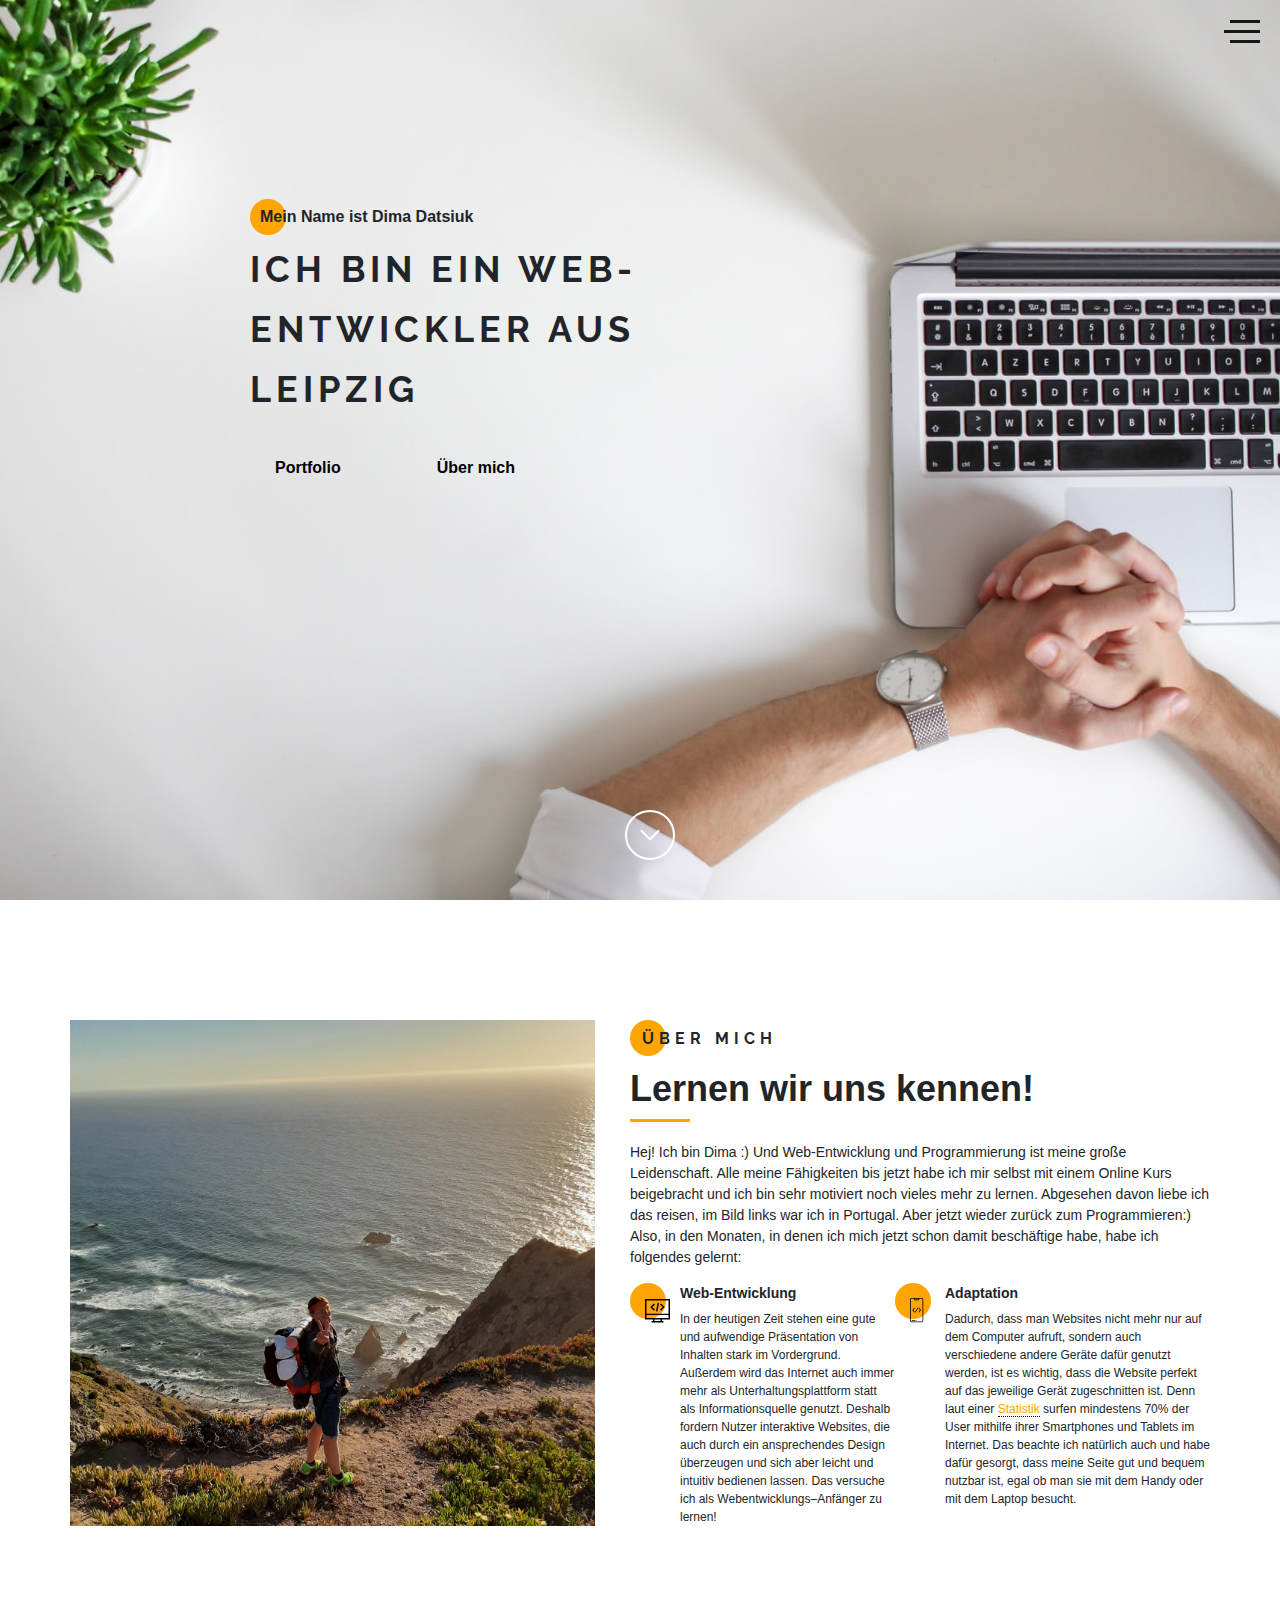
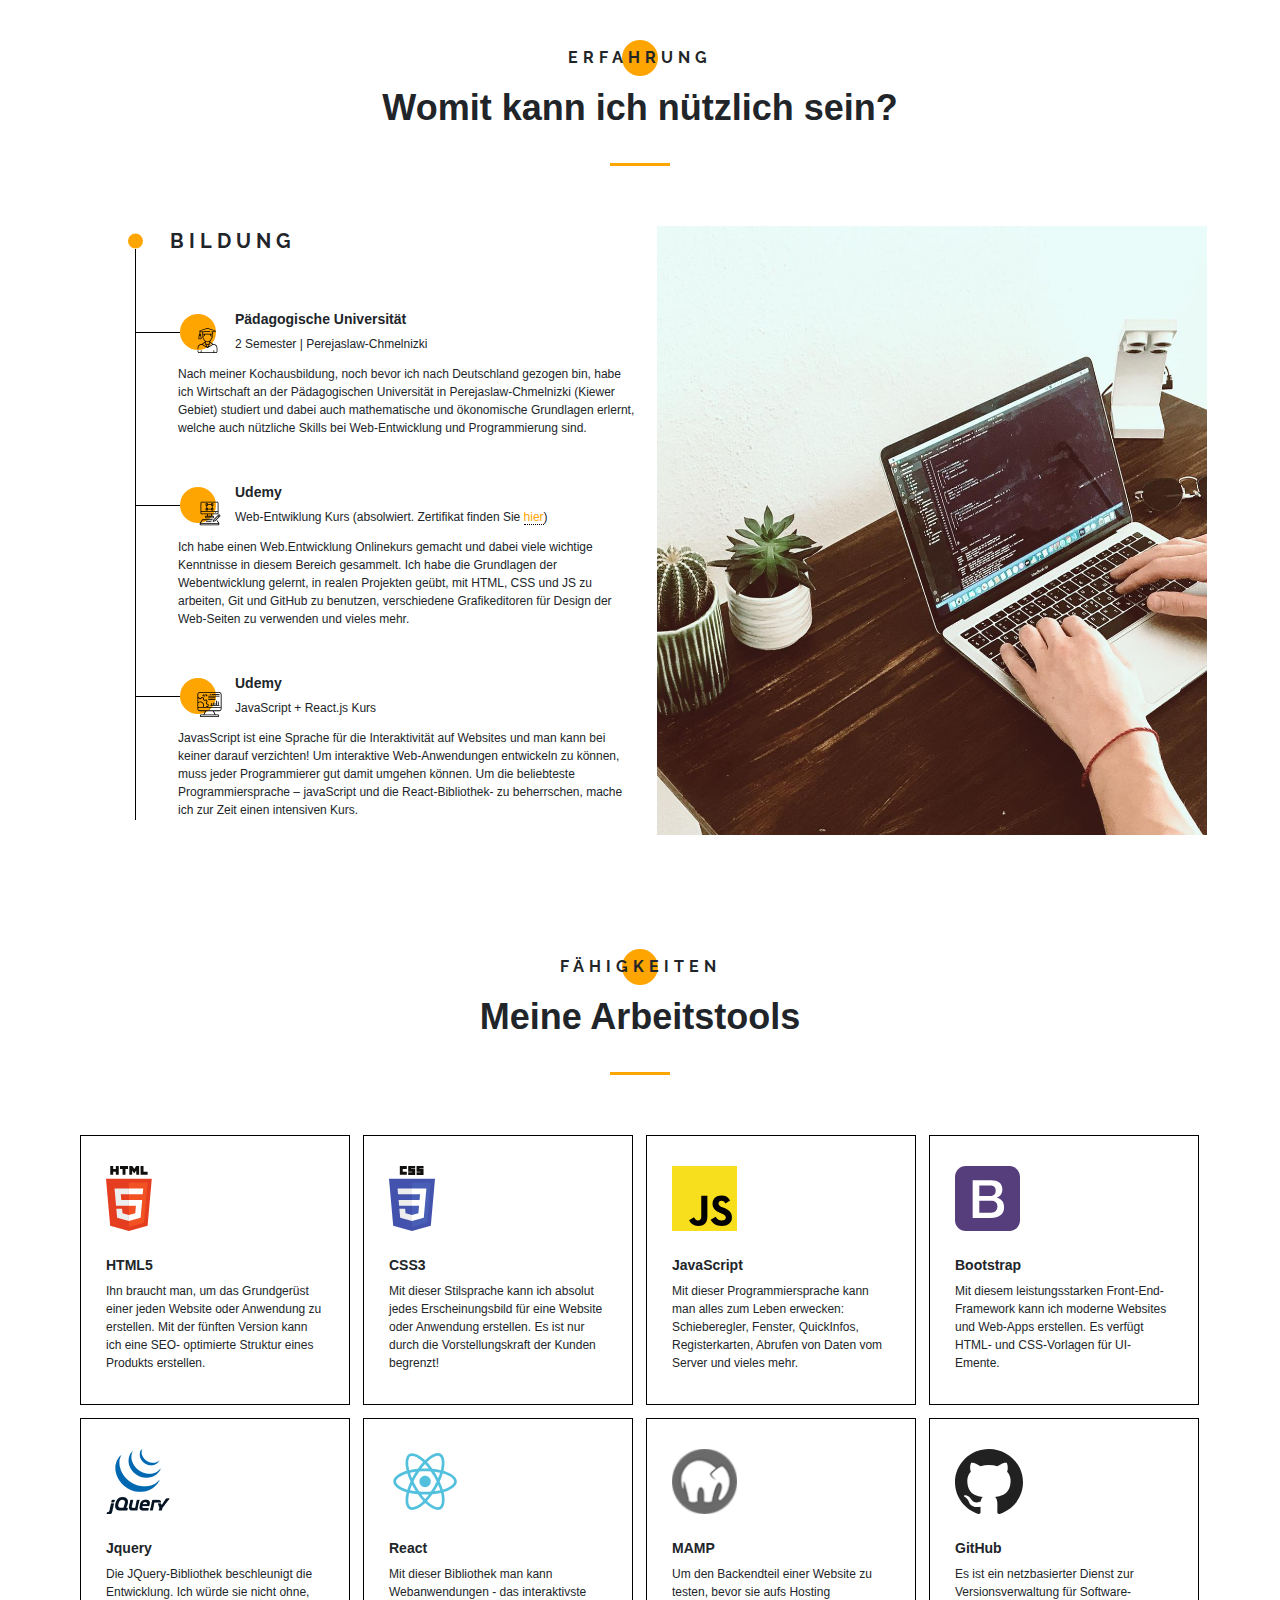
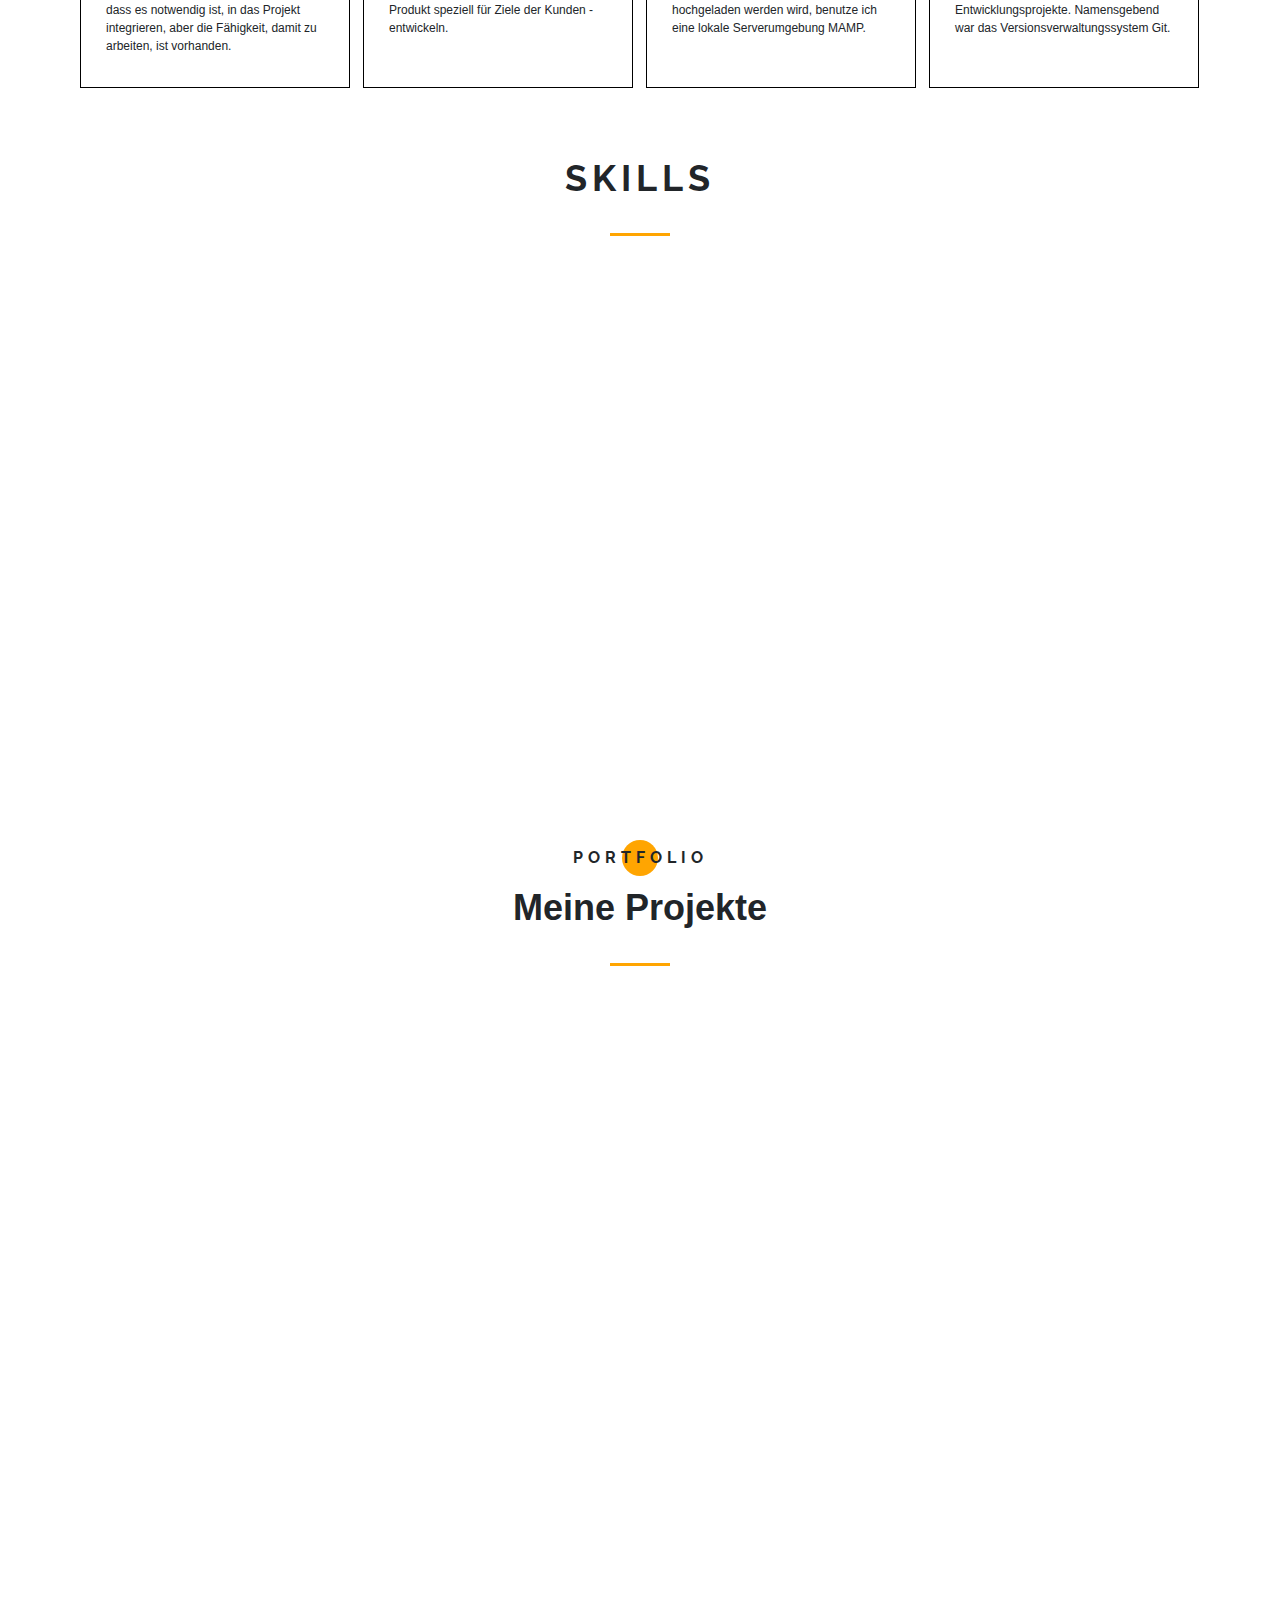
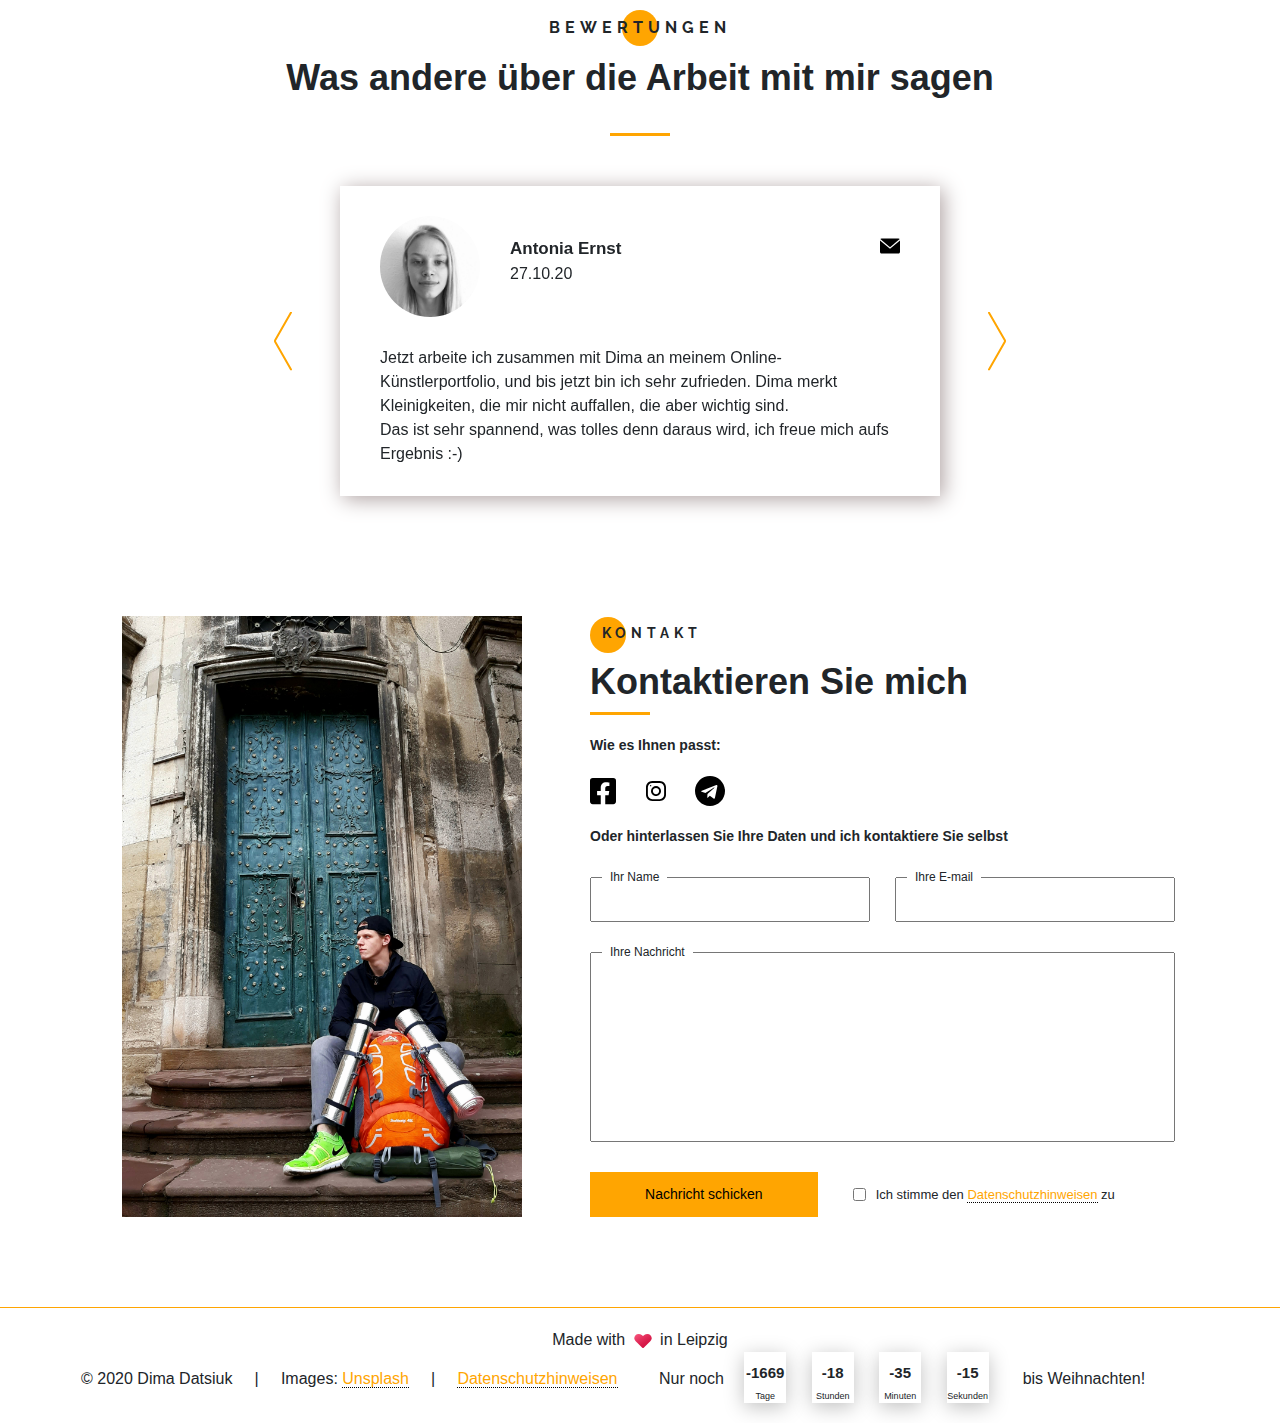
==== commit c9b55660: "ready calc" ====
--- a/src/index.html
+++ b/src/index.html
@@ -94,6 +94,8 @@
                     <li class="menu__link"><a href="#portfolio">Meine Projecte</a></li>
                     <li class="menu__link"><a href="#reviews">Bewertungen</a></li>
                     <li class="menu__link"><a href="#contacts">Kontakt</a></li>
+                    <span class="webAd">Web-Anwendung:</span>
+                    <li class="menu__link" id="calculator">Calculator</li>
                 </ul>
             </nav>
 
@@ -693,6 +695,25 @@
                 Ich kontaktiere Sie in der allernächsten Zeit
             </div>
         </div>
+
+
+
+        <div class="modal modal__calc">
+            <div class="modal__close">
+                &times;
+            </div>
+            <div class="modal__subtitle">Converter to another calculation system</div>
+            <form name="form_calc" class="form_calc">
+                <div class="question">To which calculation system (between 2 and 36) do you want to convert your number?</div>
+                <input type="text" name="whichCalcSystem" id="whichCalcSystem" placeholder="calculation system"> 
+                <div class="question">Which number do you want to convert in your calculation system</div>
+                <input type="text" name="number" id="number" placeholder="enter your number">
+                <button id="submitCalc" class="btn contacts__btn">Get result</button>
+            </form>
+
+            <!-- <div class="result"></div> -->
+            <button id="nextOne" class="btn contacts__btn">One more time</button>
+        </div>
     </div>
 
 
--- a/src/css/style.min.css
+++ b/src/css/style.min.css
@@ -1,2 +1,2 @@
-.slick-slider{position:relative;display:block;-webkit-box-sizing:border-box;box-sizing:border-box;-webkit-touch-callout:none;-webkit-user-select:none;-moz-user-select:none;-ms-user-select:none;user-select:none;-ms-touch-action:pan-y;touch-action:pan-y;-webkit-tap-highlight-color:transparent}.slick-list{position:relative;overflow:hidden;display:block;margin:0;padding:0}.slick-list:focus{outline:none}.slick-list.dragging{cursor:pointer;cursor:hand}.slick-slider .slick-track,.slick-slider .slick-list{-webkit-transform:translate3d(0, 0, 0);transform:translate3d(0, 0, 0)}.slick-track{position:relative;left:0;top:0;display:block;margin-left:auto;margin-right:auto}.slick-track:before,.slick-track:after{content:"";display:table}.slick-track:after{clear:both}.slick-loading .slick-track{visibility:hidden}.slick-slide{float:left;height:100%;min-height:1px;display:none}[dir="rtl"] .slick-slide{float:right}.slick-slide img{display:block}.slick-slide.slick-loading img{display:none}.slick-slide.dragging img{pointer-events:none}.slick-initialized .slick-slide{display:block}.slick-loading .slick-slide{visibility:hidden}.slick-vertical .slick-slide{display:block;height:auto;border:1px solid transparent}.slick-arrow.slick-hidden{display:none}@font-face{font-family:'Raleway';font-display:swap;src:url("fonts/Raleway/Raleway-Black.ttf");font-weight:900;font-style:normal}@font-face{font-family:'Raleway';font-display:swap;src:url("fonts/Raleway/Raleway-Bold.ttf");font-weight:700;font-style:normal}@font-face{font-family:'Raleway';font-display:swap;src:url("fonts/Raleway/Raleway-SemiBold.ttf");font-weight:600;font-style:normal}@font-face{font-family:'Raleway';font-display:swap;src:url("fonts/Raleway/Raleway-Medium.ttf");font-weight:500;font-style:normal}@font-face{font-family:'Raleway';font-display:swap;src:url("fonts/Raleway/Raleway-Light.ttf");font-weight:300;font-style:normal}@font-face{font-family:'Raleway';font-display:swap;src:url("fonts/Raleway/Raleway-ExtraLight.ttf");font-weight:200;font-style:normal}@font-face{font-family:'Raleway';font-display:swap;src:url("fonts/Raleway/Raleway-Thin.ttf");font-weight:100;font-style:normal}.animated{-webkit-animation-duration:1s;animation-duration:1s;-webkit-animation-fill-mode:both;animation-fill-mode:both}@-webkit-keyframes fadeInUp{0%{opacity:0;-webkit-transform:translate3d(0, 100%, 0);transform:translate3d(0, 100%, 0)}100%{opacity:1;-webkit-transform:none;transform:none}}@keyframes fadeInUp{0%{opacity:0;-webkit-transform:translate3d(0, 100%, 0);transform:translate3d(0, 100%, 0)}100%{opacity:1;-webkit-transform:none;transform:none}}.fadeInUp{-webkit-animation-name:fadeInUp;animation-name:fadeInUp}@-webkit-keyframes zoomIn{0%{opacity:0;-webkit-transform:scale3d(0.3, 0.3, 0.3);transform:scale3d(0.3, 0.3, 0.3)}50%{opacity:1}}@keyframes zoomIn{0%{opacity:0;-webkit-transform:scale3d(0.3, 0.3, 0.3);transform:scale3d(0.3, 0.3, 0.3)}50%{opacity:1}}.zoomIn{-webkit-animation-name:zoomIn;animation-name:zoomIn}*,::after,::before{-webkit-box-sizing:border-box;box-sizing:border-box}html{font-family:sans-serif;line-height:1.15;-webkit-text-size-adjust:100%;-webkit-tap-highlight-color:transparent}article,aside,figcaption,figure,footer,header,hgroup,main,nav,section{display:block}body{margin:0;font-family:-apple-system,BlinkMacSystemFont,"Segoe UI",Roboto,"Helvetica Neue",Arial,"Noto Sans",sans-serif,"Apple Color Emoji","Segoe UI Emoji","Segoe UI Symbol","Noto Color Emoji";font-size:1rem;font-weight:400;line-height:1.5;color:#212529;text-align:left;background-color:#fff}[tabindex="-1"]:focus{outline:0 !important}hr{-webkit-box-sizing:content-box;box-sizing:content-box;height:0;overflow:visible}h1,h2,h3,h4,h5,h6{margin-top:0;margin-bottom:.5rem}p{margin-top:0;margin-bottom:1rem}abbr[data-original-title],abbr[title]{text-decoration:underline;-webkit-text-decoration:underline dotted;text-decoration:underline dotted;cursor:help;border-bottom:0;-webkit-text-decoration-skip-ink:none;text-decoration-skip-ink:none}address{margin-bottom:1rem;font-style:normal;line-height:inherit}dl,ol,ul{margin-top:0;margin-bottom:1rem}ol ol,ol ul,ul ol,ul ul{margin-bottom:0}dt{font-weight:700}dd{margin-bottom:.5rem;margin-left:0}blockquote{margin:0 0 1rem}b,strong{font-weight:bolder}small{font-size:80%}sub,sup{position:relative;font-size:75%;line-height:0;vertical-align:baseline}sub{bottom:-.25em}sup{top:-.5em}a{color:#007bff;text-decoration:none;background-color:transparent}a:hover{color:#0056b3;text-decoration:underline}a:not([href]):not([tabindex]){color:inherit;text-decoration:none}a:not([href]):not([tabindex]):focus,a:not([href]):not([tabindex]):hover{color:inherit;text-decoration:none}a:not([href]):not([tabindex]):focus{outline:0}code,kbd,pre,samp{font-family:SFMono-Regular,Menlo,Monaco,Consolas,"Liberation Mono","Courier New",monospace;font-size:1em}pre{margin-top:0;margin-bottom:1rem;overflow:auto}figure{margin:0 0 1rem}img{vertical-align:middle;border-style:none}svg{overflow:hidden;vertical-align:middle}table{border-collapse:collapse}caption{padding-top:.75rem;padding-bottom:.75rem;color:#6c757d;text-align:left;caption-side:bottom}th{text-align:inherit}label{display:inline-block;margin-bottom:.5rem}button{border-radius:0}button:focus{outline:1px dotted;outline:5px auto -webkit-focus-ring-color}button,input,optgroup,select,textarea{margin:0;font-family:inherit;font-size:inherit;line-height:inherit}button,input{overflow:visible}button,select{text-transform:none}select{word-wrap:normal}[type=button],[type=reset],[type=submit],button{-webkit-appearance:button}[type=button]:not(:disabled),[type=reset]:not(:disabled),[type=submit]:not(:disabled),button:not(:disabled){cursor:pointer}[type=button]::-moz-focus-inner,[type=reset]::-moz-focus-inner,[type=submit]::-moz-focus-inner,button::-moz-focus-inner{padding:0;border-style:none}input[type=checkbox],input[type=radio]{-webkit-box-sizing:border-box;box-sizing:border-box;padding:0}input[type=date],input[type=datetime-local],input[type=month],input[type=time]{-webkit-appearance:listbox}textarea{overflow:auto;resize:vertical}fieldset{min-width:0;padding:0;margin:0;border:0}legend{display:block;width:100%;max-width:100%;padding:0;margin-bottom:.5rem;font-size:1.5rem;line-height:inherit;color:inherit;white-space:normal}progress{vertical-align:baseline}[type=number]::-webkit-inner-spin-button,[type=number]::-webkit-outer-spin-button{height:auto}[type=search]{outline-offset:-2px;-webkit-appearance:none}[type=search]::-webkit-search-decoration{-webkit-appearance:none}::-webkit-file-upload-button{font:inherit;-webkit-appearance:button}output{display:inline-block}summary{display:list-item;cursor:pointer}template{display:none}[hidden]{display:none !important}*{font-family:'Poppins', sans-serif;margin:0;padding:0}.container{width:1140px;margin:0 auto}.divider{width:60px;height:3px;background-color:#FFA501;margin:25px auto 0 auto}h1,h2,h3,h5,h6{font:700 40px/1.2 Raleway, sans-serif;text-transform:uppercase;letter-spacing:5px}.promo{min-height:100vh;position:relative;background:url("../img/main-bg-min.jpeg") no-repeat 50%/cover;background-color:#222;padding-top:205px}.promo .wrapper{padding-left:180px}.promo__title{width:535px;margin-top:10px}.promo__subtitle{position:relative;padding-left:10px;z-index:2}.promo__subtitle::before{content:'';position:absolute;top:-25%;left:0;width:36px;height:36px;border-radius:100%;background:#FFA501;z-index:-1}.promo__btns{margin-top:25px;display:-webkit-box;display:-ms-flexbox;display:flex;width:290px;-webkit-box-align:center;-ms-flex-align:center;align-items:center;-webkit-box-pack:justify;-ms-flex-pack:justify;justify-content:space-between}.promo__link{font-weight:bold;color:#000}.promo__link:hover{color:#000;text-decoration:none}.title{font-weight:bold;font-size:36px;line-height:60px}.title_fz14{font-size:14px;line-height:21px}.title_fz16{font-size:16px;line-height:24px}.title_fz20{font-size:20px;line-height:30px}.title_fz36{font-size:36px}.title__fz48{font-size:48px}.btn{height:45px;padding:12px 25px}.btn:hover{background:#FFA501;-webkit-box-shadow:0px 4px 4px rgba(0,0,0,0.15);box-shadow:0px 4px 4px rgba(0,0,0,0.15)}.btn:focus{background:#FFA501}.sidepanel{position:fixed;display:-webkit-box;display:-ms-flexbox;display:flex;-webkit-box-orient:vertical;-webkit-box-direction:normal;-ms-flex-direction:column;flex-direction:column;-webkit-box-pack:justify;-ms-flex-pack:justify;justify-content:space-between;-webkit-box-align:center;-ms-flex-align:center;align-items:center;height:360px;z-index:3;top:200px;left:50px}.sidepanel__divider{width:2px;height:70px;margin-top:30px;background-color:#000}.sidepanel__text{height:150px;width:25px}.sidepanel__text span{-webkit-transform:rotate(-90deg) translate(-30%, -260%);transform:rotate(-90deg) translate(-30%, -260%);display:block;width:150px}.hamburger{position:absolute;height:23px;top:20px;right:20px;display:-webkit-box;display:-ms-flexbox;display:flex;-webkit-box-orient:vertical;-webkit-box-direction:normal;-ms-flex-direction:column;flex-direction:column;-webkit-box-pack:justify;-ms-flex-pack:justify;justify-content:space-between;-webkit-box-align:end;-ms-flex-align:end;align-items:flex-end;cursor:pointer}.hamburger span{display:block;width:30px;height:3px;background:#151812}.hamburger span.long{width:36px}.menu{position:fixed;top:0;left:-100%;width:100%;height:100vh;z-index:10;visibility:hidden;opacity:0;-webkit-transition:all 0.6s;transition:all 0.6s}.menu.active{left:0;visibility:visible;opacity:1}.menu__block{position:relative;width:345px;background-color:#FFA501;height:100%;padding-top:140px;padding-left:40px;-webkit-transition:all .6s;transition:all .6s;z-index:10}.menu__close{position:absolute;top:25px;right:25px;cursor:pointer}.menu__list{list-style-type:none;padding-left:35px}.menu__link{position:relative;font-weight:bold;font-size:24px;line-height:36px;text-transform:uppercase;margin-bottom:15px}.menu__link::before{content:'';position:absolute;left:-35px;top:10px;height:15px;width:15px;border:1px solid #000;border-radius:100%;-webkit-transition:all 0.6s;transition:all 0.6s}.menu__link:hover::before{background-color:#fff}.menu__link a{color:#FFFFFF}.menu__social{width:90px;position:absolute;bottom:50px;left:50%;-webkit-transform:translateX(-50%);transform:translateX(-50%);display:-webkit-box;display:-ms-flexbox;display:flex;-webkit-box-pack:justify;-ms-flex-pack:justify;justify-content:space-between;-webkit-box-align:center;-ms-flex-align:center;align-items:center}.menu__overlay{position:fixed;top:0;left:0;width:100%;height:100%;background-color:#fff;opacity:0.75}.about{padding-top:120px}.about__wrapper{display:-ms-grid;display:grid;-ms-grid-columns:525px 580px;grid-template-columns:525px 580px;-ms-grid-rows:minmax(240px, auto) minmax(195px, auto);grid-template-rows:minmax(240px, auto) minmax(195px, auto);grid-auto-rows:minmax(290px, auto);-webkit-column-gap:35px;column-gap:35px;row-gap:15px}.about__photo{-ms-grid-row:1;-ms-grid-row-span:2;grid-row:1/3;width:100%;height:100%;-o-object-fit:cover;object-fit:cover}.about__descr{padding-top:6px}.about__descr .divider{margin:0}.about__title{position:relative;padding-left:12px;padding-top:1px}.about__title::before{content:'';position:absolute;top:-25%;left:0;width:36px;height:36px;border-radius:100%;background:#FFA501;z-index:-1}.about__text{font-size:14px;line-height:21px;margin-top:20px;margin-bottom:0}.about__text span.oben{display:none}.about__skills{display:-ms-grid;display:grid;-ms-grid-columns:265px 1fr;grid-template-columns:265px 1fr;colums-gap:20px}.about__skills-item{display:-ms-grid;display:grid;-ms-grid-columns:40px 1fr;grid-template-columns:40px 1fr;-webkit-column-gap:10px;column-gap:10px}.about__skills-item .m1200{display:none}.about__skills-circle{position:relative;padding:15px 0 0 15px}.about__skills-circle::before{content:'';position:absolute;top:-25%;left:0;width:36px;height:36px;border-radius:100%;background:#FFA501;z-index:-1}.about__skills-circle::before{top:0}.about__skills-text{font-size:12px;line-height:18px;margin-top:6px}.about__skills-text a{color:#FFA501;border-bottom:1px dotted #000;text-decoration:none}.resume{padding-top:120px}.resume__title{position:relative;text-align:center}.resume__title::before{content:'';position:absolute;top:-25%;left:0;width:36px;height:36px;border-radius:100%;background:#FFA501;z-index:-1}.resume__title::before{top:-6px;left:50%;-webkit-transform:translateX(-50%);transform:translateX(-50%)}.resume__subtitle{text-align:center}.resume__wrapper{padding:60px 0 0 65px;display:-ms-grid;display:grid;-ms-grid-columns:500px 550px;grid-template-columns:500px 550px;-webkit-column-gap:22px;column-gap:22px}.resume__column-title{position:relative;padding-left:35px}.resume__column-title::before{content:'';position:absolute;height:15px;width:15px;background:#FFA501;border-radius:100%;left:-7px;top:50%;-webkit-transform:translateY(-50%);transform:translateY(-50%)}.resume__column ul{list-style-type:none}.resume__column ul li{position:relative}.resume__column ul li::after{content:'';width:1px;height:calc(100% + 16px);position:absolute;top:-15px;left:0;background-color:#000}.resume__item{position:relative}.resume__item::before{content:'';height:1px;width:45px;position:absolute;background-color:#000;top:68px}.resume__item-head{position:relative;padding:45px 0 0 100px}.resume__item-head h4{margin-bottom:0}.resume__item-body{padding-left:43px;margin-top:12px}.resume__item-icon{position:absolute;top:50px;left:45px}.resume__item-icon::before{content:'';position:absolute;top:-25%;left:0;width:36px;height:36px;border-radius:100%;background:#FFA501;z-index:-1}.resume__item-icon img{position:absolute;left:17px;top:14px}.resume__item-location{font-size:12px;line-height:18px;margin-top:5px}.resume__item-location a{color:#FFA501;border-bottom:1px dotted #000;text-decoration:none}.resume__item-body{font-size:12px;line-height:18px}.resume__photo{width:100%;height:100%;-o-object-fit:cover;object-fit:cover}.use{padding-top:120px}.use__title{position:relative;text-align:center}.use__title::before{content:'';position:absolute;top:-25%;left:0;width:36px;height:36px;border-radius:100%;background:#FFA501;z-index:-1}.use__title::before{top:-6px;left:50%;-webkit-transform:translateX(-50%);transform:translateX(-50%)}.use__subtitle{text-align:center}.use__wrapper{display:-ms-grid;display:grid;padding:60px 10px;-ms-grid-columns:(270px)[4];grid-template-columns:repeat(4, 270px);-ms-grid-rows:(270px)[2];grid-template-rows:repeat(2, 270px);grid-auto-rows:minmax(270px, auto);gap:13px 13px}.use__wrapper-item{position:relative;border:1px solid #000000;padding:30px 25px 25px 25px}.use__wrapper-item .item-img{height:65px}.use__wrapper-item .item-img img{height:100%}.use__wrapper-item .item-text{position:absolute;top:120px;font-weight:500;font-size:12px;line-height:18px;width:220px}.use__wrapper-item .item-text h4{font-weight:bold;font-size:14px}.skills_percent__skills-wrapper{padding-top:60px;display:-ms-grid;display:grid;-ms-grid-columns:(350px)[3];grid-template-columns:repeat(3, 350px);-ms-grid-rows:(200px)[2];grid-template-rows:repeat(2, 200px);grid-auto-rows:minmax(70px, auto);gap:30px 45px}.skills_percent__skills-wrapper-item{display:-ms-grid;display:grid;-ms-grid-rows:140px 14px;grid-template-rows:140px 14px;gap:27px}.skills_percent__skills-wrapper-item .chart{display:inline-block;height:140px;position:relative;text-align:center;width:140px;margin:0 auto}.skills_percent__skills-wrapper-item .percent{position:absolute;top:50%;left:50%;-webkit-transform:translate(-50%, -50%);transform:translate(-50%, -50%);font-size:25px;font-weight:300}.skills_percent__skills-wrapper-item .percent::after{content:"%";font-size:50%;margin-left:0.1em}.skills_percent__skills-wrapper-item .skill-name{text-align:center}.skills_percent__skills-wrapper-item .skill-name span{position:relative;padding-top:2px;font-weight:bold;font-size:14px;text-transform:uppercase}.skills_percent__skills-wrapper-item .skill-index{border-radius:4px;background:#E8E4DE}.skills_percent__skills-wrapper-item .skill-index-orange{height:100%;background:#FFA501;border-radius:4px}.portfolio{padding-top:120px}.portfolio__title{position:relative;text-align:center}.portfolio__title::before{content:'';position:absolute;top:-25%;left:0;width:36px;height:36px;border-radius:100%;background:#FFA501;z-index:-1}.portfolio__title::before{top:-6px;left:50%;-webkit-transform:translateX(-50%);transform:translateX(-50%)}.portfolio__subtitle{text-align:center}.portfolio__wrapper{display:-ms-grid;display:grid;width:1120px;margin:0 auto;-ms-grid-columns:(555px)[2];grid-template-columns:repeat(2, 555px);-ms-grid-rows:(230px)[2];grid-template-rows:repeat(2, 230px);padding-top:60px;gap:10px 10px}.portfolio__wrapper a{-webkit-transition:all 0.125s ease-in-out 0s;transition:all 0.125s ease-in-out 0s}.portfolio__wrapper a .grid{position:relative;clear:both;margin:0 auto;padding:1em 0 4em;max-width:100%;list-style:none;text-align:center}.portfolio__wrapper a .grid figure{position:relative;background:#9e5406}.portfolio__wrapper a .grid figure:hover{-webkit-filter:contrast(150%);filter:contrast(150%)}.portfolio__wrapper a .grid figure:hover figcaption::before,.portfolio__wrapper a .grid figure:hover figcaption::after{opacity:1;-webkit-transform:scale(1);transform:scale(1)}.portfolio__wrapper a .grid figure:hover figcaption h2,.portfolio__wrapper a .grid figure:hover figcaption p{opacity:1;-webkit-transform:translate3d(0, 0, 0);transform:translate3d(0, 0, 0)}.portfolio__wrapper a .grid figure:hover figcaption img{opacity:0.4}.portfolio__wrapper a .grid figure img{opacity:0.7}.portfolio__wrapper a .grid figure figcaption{position:absolute;top:0;padding:2em;color:#fff;text-transform:uppercase;font-size:1.25em;-webkit-backface-visibility:hidden;backface-visibility:hidden}.portfolio__wrapper a .grid figure figcaption h2{padding-top:10%;-webkit-transition:-webkit-transform 0.35s;transition:-webkit-transform 0.35s;transition:transform 0.35s;transition:transform 0.35s, -webkit-transform 0.35s;-webkit-transform:translate3d(0, -20px, 0);transform:translate3d(0, -20px, 0);font-weight:300;font-size:20px}.portfolio__wrapper a .grid figure figcaption p{padding:13px 2.5em;opacity:0;-webkit-transition:opacity 0.35s, -webkit-transform 0.35s;transition:opacity 0.35s, -webkit-transform 0.35s;transition:opacity 0.35s, transform 0.35s;transition:opacity 0.35s, transform 0.35s, -webkit-transform 0.35s;-webkit-transform:translate3d(0, 20px, 0);transform:translate3d(0, 20px, 0);margin:0;letter-spacing:1px;font:300 12px/1.8 'Raleway', sans-serif}.portfolio__wrapper a .grid figure figcaption::before,.portfolio__wrapper a .grid figure figcaption::after{pointer-events:none;position:absolute;height:200px;top:15px;right:30px;bottom:30px;left:30px;content:'';opacity:0;-webkit-transition:opacity 0.35s, -webkit-transform 0.35s;transition:opacity 0.35s, -webkit-transform 0.35s;transition:opacity 0.35s, transform 0.35s;transition:opacity 0.35s, transform 0.35s, -webkit-transform 0.35s}.portfolio__wrapper a .grid figure figcaption::before{border-top:1px solid #fff;border-bottom:1px solid #fff;-webkit-transform:scale(0, 1);transform:scale(0, 1)}.portfolio__wrapper a .grid figure figcaption::after{border-right:1px solid #fff;border-left:1px solid #fff;-webkit-transform:scale(1, 0);transform:scale(1, 0)}.reviews{padding-top:120px;position:relative}.reviews__title{position:relative;text-align:center}.reviews__title::before{content:'';position:absolute;top:-25%;left:0;width:36px;height:36px;border-radius:100%;background:#FFA501;z-index:-1}.reviews__title::before{top:-6px;left:50%;-webkit-transform:translateX(-50%);transform:translateX(-50%)}.reviews__subtitle{text-align:center}.reviews__carousel{position:relative;margin:0 auto;margin-top:50px;width:600px;-webkit-box-shadow:3px 3px 20px #ada0a0;box-shadow:3px 3px 20px #ada0a0}.reviews__carousel .reviews__item{position:relative;padding:30px 40px;margin:0 auto;width:580px;min-height:300px;display:-ms-grid;display:grid;-ms-grid-columns:130px auto 20px;grid-template-columns:130px auto 20px;-ms-grid-rows:130px 1fr;grid-template-rows:130px 1fr}.reviews__carousel .reviews__item .photo{width:100px;border-radius:100%}.reviews__carousel .reviews__item .name{font-weight:600;font-size:17px;margin-top:20px}.reviews__carousel .reviews__item .icon{cursor:pointer;height:20px;width:20px;margin-left:auto;margin:0 auto;margin-top:20px}.reviews__carousel .reviews__item iframe{-ms-grid-column:1;-ms-grid-column-span:3;grid-column:1 / 4;-ms-grid-row:1;-ms-grid-row-span:2;grid-row:1 / 3;width:97%;margin:0 auto;height:400px}.reviews__carousel .slick-prev{position:absolute;top:50%;-webkit-transform:translateY(-50%);transform:translateY(-50%);left:-66px;border:none;background-color:#fff}.reviews__carousel .slick-next{position:absolute;top:50%;-webkit-transform:translateY(-50%);transform:translateY(-50%);right:-66px;border:none;background-color:#fff}.reviews__carousel .slick-dots{display:none}.reviews__text{-ms-grid-row:2;-ms-grid-row-span:1;grid-row:2 / 3;-ms-grid-column:1;-ms-grid-column-span:3;grid-column:1 / 4}.contacts{padding:120px 0 90px 0}.contacts__wrapper{padding:0 35px 0 52px;display:-ms-grid;display:grid;-ms-grid-columns:400px 585px;grid-template-columns:400px 585px;-webkit-box-pack:justify;-ms-flex-pack:justify;justify-content:space-between}.contacts__wrapper .contacts__photo{width:100%;height:100%;-o-object-fit:cover;object-fit:cover}.contacts__descr{padding-top:6px}.contacts__descr .divider{margin:0}.contacts__title{position:relative;padding-left:12px;padding-top:1px}.contacts__title::before{content:'';position:absolute;top:-25%;left:0;width:36px;height:36px;border-radius:100%;background:#FFA501;z-index:-1}.contacts__text,.contacts__social{margin-top:20px}.contacts__link{margin-right:25px}.contacts__link img{max-width:30px;max-height:30px}.contacts__form{margin-top:30px;display:-ms-grid;display:grid;-ms-grid-rows:45px 190px 45px;-ms-grid-columns:280px 280px;grid-template:45px 190px 45px / 280px 280px;-webkit-box-pack:justify;-ms-flex-pack:justify;justify-content:space-between;row-gap:30px}.contacts__form label{display:block;position:absolute;height:18px;padding:0 8px;background-color:#fff;font-size:12px;margin-bottom:0;top:-9px;left:12px}.contacts__triggers{-ms-grid-column:1;-ms-grid-column-span:2;grid-column:1 / 3;display:-ms-grid;display:grid;-ms-grid-columns:(auto)[2];grid-template-columns:repeat(2, auto);-webkit-column-gap:35px;column-gap:35px}.contacts__policy{font-size:13px;line-height:14px;display:-webkit-box;display:-ms-flexbox;display:flex;-webkit-box-align:center;-ms-flex-align:center;align-items:center}.contacts__policy input{margin-right:10px}.contacts__policy a{color:#FFA501;border-bottom:1px dotted #000;text-decoration:none}.contacts__input{position:relative}.contacts__input input{width:100%;height:100%;padding:0 20px;font-size:12px;font-weight:500}.contacts__textarea{position:relative;-ms-grid-column:1;-ms-grid-column-span:2;grid-column:1 /3}.contacts__textarea textarea{width:100%;height:100%;resize:none;padding:20px;font-size:12px;font-weight:500}.contacts__btn{border:none;background-color:#FFA501;font-size:14px;line-height:21px}.overlay{position:fixed;width:100%;height:100%;top:0;background-color:rgba(0,0,0,0.56);display:none}.modal{position:absolute;top:50%;left:50%;-webkit-transform:translate(-50%, -50%);transform:translate(-50%, -50%);width:380px;min-height:140px;background-color:#f2f2f2;padding:38px 40px 40px 40px}.modal__close{position:absolute;top:0;right:-40px;font-size:41px;color:#FFA501;line-height:21px;cursor:pointer}.modal__subtitle{font-size:18px;font-weight:700;color:#0d0d0d;text-align:center}.modal__descr{font-size:14px;font-weight:500;color:#0d0d0d;text-align:center}#thanks{display:none}.scroll-down{position:absolute;left:50%;bottom:40px;border:2px solid #fff;border-radius:50%;height:50px;width:50px;margin-left:-15px;display:block;text-align:center}.scroll-down span{position:relative;color:#fff;-webkit-animation-name:drop;animation-name:drop;-webkit-animation-duration:1s;animation-duration:1s;-webkit-animation-timing-function:linear;animation-timing-function:linear;-webkit-animation-delay:0s;animation-delay:0s;-webkit-animation-iteration-count:infinite;animation-iteration-count:infinite;-webkit-animation-play-state:running;animation-play-state:running}.scroll-down span img{width:32px}@-webkit-keyframes drop{0%{top:0px;opacity:0}30%{top:5px;opacity:1}100%{top:25px;opacity:0}}@keyframes drop{0%{top:0px;opacity:0}30%{top:5px;opacity:1}100%{top:25px;opacity:0}}.pageup{display:none;position:fixed;bottom:40px;right:40px;width:40px;height:40px}.pageup img{width:100%}.footer{padding:20px;min-height:100px;border-top:1px solid #FFA501}.footer .heart{text-align:center;margin-bottom:0}@-webkit-keyframes heartbeat{form{-webkit-transform:scale(1);transform:scale(1)}50%{-webkit-transform:scale(1.4);transform:scale(1.4)}to{-webkit-transform:scale(1);transform:scale(1)}}@keyframes heartbeat{form{-webkit-transform:scale(1);transform:scale(1)}50%{-webkit-transform:scale(1.4);transform:scale(1.4)}to{-webkit-transform:scale(1);transform:scale(1)}}.footer .heart .heartbeat{margin:0 3px;-webkit-animation-name:heartbeat;animation-name:heartbeat;-webkit-animation-duration:2s;animation-duration:2s;-webkit-animation-timing-function:ease;animation-timing-function:ease;-webkit-animation-iteration-count:infinite;animation-iteration-count:infinite}.footer__wrapper{display:-ms-grid;display:grid;-ms-grid-columns:49% 49%;grid-template-columns:49% 49%;-webkit-column-gap:2%;column-gap:2%}.footer__wrapper .copyright{display:-webkit-box;display:-ms-flexbox;display:flex;-ms-flex-pack:distribute;justify-content:space-around;text-align:center;margin-top:15px;margin-bottom:0}.footer__wrapper .copyright a{color:#FFA501;border-bottom:1px dotted #000;text-decoration:none}.footer__wrapper .timer__wrapper{display:-ms-grid;display:grid;-ms-grid-columns:80px 270px 165px;grid-template-columns:80px 270px 165px}.footer__wrapper .timer__wrapper .timer__title{text-align:center;margin-top:15px}.footer__wrapper .timer__wrapper .timer{display:-webkit-box;display:-ms-flexbox;display:flex;-ms-flex-pack:distribute;justify-content:space-around;-webkit-box-align:center;-ms-flex-align:center;align-items:center}.footer__wrapper .timer__wrapper .timer__block{width:42px;height:51px;background:#FFFFFF;-webkit-box-shadow:0px 4px 20px rgba(0,0,0,0.25);box-shadow:0px 4px 20px rgba(0,0,0,0.25);font-size:9px;font-weight:300;text-align:center}.footer__wrapper .timer__wrapper .timer__block span{display:block;margin-top:10px;margin-bottom:5px;font-size:15px;font-weight:bold}@media (max-width: 1200px){.footer__wrapper{margin-top:10px;-ms-grid-columns:59% 29%;grid-template-columns:59% 29%}.footer__wrapper .copyright{margin-top:44px}.footer__wrapper .timer__wrapper{display:-ms-grid;display:grid;-ms-grid-columns:none;grid-template-columns:none}.footer__wrapper .timer__wrapper .timer__title{margin-top:0}.footer__wrapper .timer__wrapper .timer{width:100%;margin:10px}}@media (max-width: 991px){.footer__wrapper{-ms-grid-columns:none;grid-template-columns:none}.footer__wrapper .copyright{width:80%;margin:20px auto 0 auto}.footer__wrapper .timer__wrapper{-ms-grid-columns:80px 270px 150px;grid-template-columns:80px 270px 150px;margin:20px auto 0 auto}.footer__wrapper .timer__wrapper .timer__title{margin-top:22px}}@media (max-width: 767px){.footer__wrapper{-ms-grid-columns:none;grid-template-columns:none}.footer__wrapper .copyright{font-size:13px;width:85%;margin:20px auto 0 auto}.footer__wrapper .timer__wrapper{-ms-grid-columns:86px 230px 150px;grid-template-columns:86px 230px 150px}.pageup{right:15px}}@media (max-width: 575px){.footer{padding:15px 0}.footer__wrapper{-ms-grid-columns:100%;grid-template-columns:100%}.footer__wrapper .copyright{width:100%;font-size:10px;margin-top:15px;-webkit-box-pack:justify;-ms-flex-pack:justify;justify-content:space-between}.footer__wrapper .timer__wrapper{-ms-grid-columns:none;grid-template-columns:none;margin:15px 0}.footer__wrapper .timer__wrapper .timer__title{font-size:11px;margin:0}.footer__wrapper .timer__wrapper .timer{width:80%;margin:15px auto}}@media (max-width: 1439px){.sidepanel{display:none}}@media (max-width: 1200px){.container{max-width:960px}.promo{padding-top:160px}.about{padding-top:80px}.about__wrapper{-ms-grid-columns:430px 500px;grid-template-columns:430px 500px;-webkit-column-gap:30px;column-gap:30px}.about__skills{display:-ms-grid;display:grid;-ms-grid-columns:260px 1fr;grid-template-columns:260px 1fr;-webkit-column-gap:15px;column-gap:15px}.about__skills-item{display:-ms-grid;display:grid;-ms-grid-columns:none;grid-template-columns:none;-ms-grid-rows:45px 1fr;grid-template-rows:45px 1fr}.about__skills-item .desctop{display:none}.about__skills-item .m1200{display:block}.about__skills-circle{display:-ms-grid;display:grid;-ms-grid-columns:36px 1fr;grid-template-columns:36px 1fr;position:relative;padding:15px 0 0 15px}.about__skills-circle::before{content:'';position:absolute;top:-25%;left:0;width:36px;height:36px;border-radius:100%;background:#FFA501;z-index:-1}.about__skills-circle::before{top:0}.about__skills-text{font-size:12px;line-height:18px;margin-top:6px}.resume{padding-top:80px}.resume__wrapper{padding-left:20px;-ms-grid-columns:420px 500px;grid-template-columns:420px 500px}.resume__photo{width:100%;height:100%;-o-object-fit:cover;object-fit:cover}.use{padding-top:80px}.use__wrapper{width:856px;margin:0 auto;-ms-grid-columns:(270px)[3];grid-template-columns:repeat(3, 270px)}.skills_percent__skills-wrapper{-ms-grid-columns:(300px)[3];grid-template-columns:repeat(3, 300px);-webkit-column-gap:28px;column-gap:28px}.portfolio{padding-top:80px}.portfolio__wrapper{width:auto;-ms-grid-columns:(475px)[2];grid-template-columns:repeat(2, 475px);-ms-grid-rows:(200px)[2];grid-template-rows:repeat(2, 200px);gap:7px 10px}.portfolio__wrapper a .grid{padding:0}.portfolio__wrapper a .grid figure img{width:100%}.portfolio__wrapper a .grid figure figcaption{padding:24px}.portfolio__wrapper a .grid figure figcaption p{padding:15px 2.5em;font:300 11px/1.8 'Raleway', sans-serif}.portfolio__wrapper a .grid figure figcaption::before,.portfolio__wrapper a .grid figure figcaption::after{height:170px;right:25px;bottom:25px;left:25px}.reviews{padding-top:80px}.contacts{padding-top:80px;padding-bottom:50px}.contacts__wrapper{padding:0;-ms-grid-columns:400px 530px;grid-template-columns:400px 530px;-webkit-column-gap:30px;column-gap:30px}.contacts__form{-ms-grid-columns:(255px)[2];grid-template-columns:repeat(2, 255px)}}@media (max-width: 991px){.container{max-width:720px}.promo .wrapper{padding-left:60px}.promo__title{font-size:34px}.about__wrapper{-ms-grid-columns:380px 300px;grid-template-columns:380px 300px;-webkit-column-gap:35px;column-gap:35px}.about__photo{-o-object-fit:cover;object-fit:cover}.about__subtitle{font-size:26px;line-height:50px}.about__skills{-ms-grid-columns:none;grid-template-columns:none;-ms-grid-rows:minmax(80px, auto) minmax(80px, auto);grid-template-rows:minmax(80px, auto) minmax(80px, auto);row-gap:15px}.resume__wrapper{padding-left:5px;-ms-grid-columns:300px 400px;grid-template-columns:300px 400px;-webkit-column-gap:15px;column-gap:15px}.resume__item::before{width:30px}.resume__item-head{padding-left:85px}.resume__item-icon{left:30px}.resume__item-body{padding-left:28px}.use__wrapper{width:590px;-ms-grid-columns:(270px)[2];grid-template-columns:repeat(2, 270px);gap:20px 30px}.skills_percent__skills-wrapper{-ms-grid-columns:(150px)[2];grid-template-columns:repeat(2, 150px);-webkit-column-gap:0;column-gap:0;-ms-flex-pack:distribute;justify-content:space-around}.portfolio__wrapper{width:auto;-ms-grid-columns:(355px)[2];grid-template-columns:repeat(2, 355px);-ms-grid-rows:(145px)[2];grid-template-rows:repeat(2, 145px);gap:10px 10px}.portfolio__wrapper a .grid{padding:0}.portfolio__wrapper a .grid figure{background:black}.portfolio__wrapper a .grid figure img{width:100%}.portfolio__wrapper a .grid figure figcaption{width:100%;padding:1em}.portfolio__wrapper a .grid figure figcaption h2{padding-top:10%;font-weight:300;font-size:20px}.portfolio__wrapper a .grid figure figcaption p{display:none}.portfolio__wrapper a .grid figure figcaption::before,.portfolio__wrapper a .grid figure figcaption::after{opacity:1;-webkit-transform:inherit;transform:inherit;position:absolute;height:128px;top:10px;left:10px;right:10px}.reviews__subtitle{font-size:33px}.reviews__carousel .slick-prev{left:-55px}.reviews__carousel .slick-next{right:-55px}.contacts__subtitle{font-size:33px}.contacts__wrapper{-ms-grid-columns:(350px)[2];grid-template-columns:repeat(2, 350px);-webkit-column-gap:20px;column-gap:20px}.contacts__photo{width:100%;height:100%;-o-object-fit:cover;object-fit:cover}.contacts__form{-ms-grid-columns:350px;grid-template-columns:350px;-ms-grid-rows:45px 45px 190px 45px;grid-template-rows:45px 45px 190px 45px;row-gap:25px}.contacts__input-1{-ms-grid-row:1;-ms-grid-row-span:1;grid-row:1/2}.contacts__input-2{-ms-grid-row:2;-ms-grid-row-span:1;grid-row:2/3}.contacts__triggers{-webkit-column-gap:25px;column-gap:25px}.contacts__btn{width:150px;padding:0}}@media (max-width: 767px){.container{max-width:540px}.promo{padding-top:100px}.promo .wrapper{padding-left:25px}.promo__title{font-size:22px;line-height:50px;width:270px}.about{padding-top:80px}.about__wrapper{-ms-grid-rows:400px;-ms-grid-columns:1fr;grid-template:400px / 1fr;grid-auto-rows:minmax(250px, auto) minmax(100px, auto)}.about__photo{grid-row:unset}.about__descr{padding-top:25px}.about__subtitle{font-size:31px}.about__text{font-size:15px}.about__text span.links{display:none}.about__text span.oben{display:inline}.about__skills{padding-top:10px;-ms-grid-columns:250px 1fr;grid-template-columns:250px 1fr;-webkit-column-gap:20px;column-gap:20px;-ms-grid-rows:minmax(80px, auto);grid-template-rows:minmax(80px, auto)}.about__skills-text{font-size:14px}.resume__wrapper{width:450px;margin:0 auto;-ms-grid-rows:1fr;-ms-grid-columns:100%;grid-template:1fr / 100%;grid-auto-rows:minmax(500px, auto) minmax(300px, auto);row-gap:10px}.use__wrapper{width:525px;padding:50px 0 100px 0;-ms-grid-columns:(255px)[2];grid-template-columns:repeat(2, 255px);gap:15px 15px}.use__wrapper-item{padding:30px 15px 25px 15px}.skills_percent__skills-wrapper{-ms-grid-columns:(255px)[2];grid-template-columns:repeat(2, 255px);-webkit-column-gap:30px;column-gap:30px}.portfolio__wrapper{-ms-grid-columns:540px;grid-template-columns:540px;-ms-grid-rows:230px;grid-template-rows:230px}.portfolio__wrapper a .grid figure{background:black}.portfolio__wrapper a .grid figure figcaption{padding-top:0;font-weight:300;font-size:20px}.portfolio__wrapper a .grid figure figcaption p{display:block;padding:20px 2.5em;-webkit-transform:translate3d(0, 20px, 0);transform:translate3d(0, 20px, 0);margin:0;letter-spacing:1px;font:300 12px/1.8 'Raleway', sans-serif;opacity:1;-webkit-transform:translate3d(0, 0, 0);transform:translate3d(0, 0, 0)}.portfolio__wrapper a .grid figure figcaption::before,.portfolio__wrapper a .grid figure figcaption::after{opacity:1;-webkit-transition:opacity 0.35s, -webkit-transform 0.35s;transition:opacity 0.35s, -webkit-transform 0.35s;transition:opacity 0.35s, transform 0.35s;transition:opacity 0.35s, transform 0.35s, -webkit-transform 0.35s;-webkit-transform:inherit;transform:inherit;position:absolute;height:195px;top:15px;right:15px;left:15px}.portfolio__wrapper a .grid figure figcaption::before{border-top:1px solid #fff;border-bottom:1px solid #fff}.portfolio__wrapper a .grid figure figcaption::after{border-right:1px solid #fff;border-left:1px solid #fff}.reviews__carousel{width:80%}.contacts__wrapper{width:500px;margin:0 auto;-ms-grid-columns:500px;grid-template-columns:500px;-ms-grid-rows:600px auto;grid-template-rows:600px auto;row-gap:20px}.contacts__form{-ms-grid-columns:245px 245px;grid-template-columns:245px 245px;-ms-grid-rows:45px 190px 45px;grid-template-rows:45px 190px 45px;row-gap:25px}.contacts__input-2{-ms-grid-row:1;-ms-grid-row-span:1;grid-row:1/2}}@media (max-width: 575px){.container{width:95%}.title_fz48{font-size:26px}.title_fz36{font-size:25px;margin-top:15px;line-height:40px}.menu__block{width:250px;padding-left:20px}.menu__list{padding-left:20px}.menu__link{font-size:19px;line-height:31px}.menu__link::before{left:-25px}.promo{background:url("../img/mobile_bg-min.jpg") no-repeat 33%/cover}.promo .wrapper{width:270px;margin:0 auto;padding-left:0}.promo__title{font-size:20px}.promo__btns{-ms-flex-pack:distribute;justify-content:space-around}.promo .scroll-down{border:2px solid #000}.about{padding:50px 7px 0 7px}.about__wrapper{-ms-grid-rows:340px auto auto;-ms-grid-columns:1fr;grid-template:340px auto auto / 1fr}.about__subtitle{font-size:25px}.about__skills{-ms-grid-columns:1fr;grid-template-columns:1fr}.resume{padding-top:80px}.resume__wrapper{width:95%;padding-top:40px}.resume__subtitle{line-height:43px}.use{padding-top:80px}.use__wrapper{width:270px;-ms-grid-columns:270px;grid-template-columns:270px;padding-bottom:80px}.skills_percent__skills-wrapper{width:300px;margin:0 auto;-ms-grid-columns:300px;grid-template-columns:300px;padding:0 3px;padding-top:30px}.portfolio{padding:80px 5px 0 5px}.portfolio__wrapper{width:290px;margin:0 auto;-ms-grid-columns:290px;grid-template-columns:290px;-ms-grid-rows:180px;grid-template-rows:180px;grid-auto-rows:180px;row-gap:25px}.portfolio__wrapper a .grid{height:100%}.portfolio__wrapper a .grid figure{height:100%;background:black}.portfolio__wrapper a .grid figure:hover figcaption p{-webkit-transition:opacity 0.35s, -webkit-transform 0.35s;transition:opacity 0.35s, -webkit-transform 0.35s;transition:opacity 0.35s, transform 0.35s;transition:opacity 0.35s, transform 0.35s, -webkit-transform 0.35s;opacity:0.0}.portfolio__wrapper a .grid figure img{height:100%}.portfolio__wrapper a .grid figure figcaption{top:50px;padding:0}.portfolio__wrapper a .grid figure figcaption h2{padding-top:10px}.portfolio__wrapper a .grid figure figcaption p{opacity:0}.portfolio__wrapper a .grid figure figcaption::before,.portfolio__wrapper a .grid figure figcaption::after{opacity:1;top:-34px;height:150px}.reviews__carousel{width:300px}.reviews__carousel .reviews__item{padding:30px 5px;-ms-grid-columns:95px auto 40px;grid-template-columns:95px auto 40px}.reviews__carousel .reviews__item .name{font-size:18px}.reviews__carousel .reviews__item .photo{width:85px}.reviews__carousel .slick-prev{position:absolute;bottom:-90px;top:auto;-webkit-transform:inherit;transform:inherit;left:50px;border:none;background-color:#fff}.reviews__carousel .slick-next{position:absolute;bottom:-90px;top:auto;-webkit-transform:inherit;transform:inherit;right:50px;border:none;background-color:#fff}.reviews__text{width:95%;margin:0 auto}.contacts{padding:120px 5px 80px 5px}.contacts__wrapper{width:290px;-ms-grid-columns:290px;grid-template-columns:290px;-ms-grid-rows:400px auto;grid-template-rows:400px auto;row-gap:20px}.contacts__form{-ms-grid-columns:290px;grid-template-columns:290px;-ms-grid-rows:45px 45px 190px 45px;grid-template-rows:45px 45px 190px 45px;row-gap:25px}.contacts__input-1{-ms-grid-row:1;-ms-grid-row-span:1;grid-row:1/2}.contacts__input-2{-ms-grid-row:2;-ms-grid-row-span:1;grid-row:2/3}.contacts__triggers{-ms-grid-columns:1fr;grid-template-columns:1fr;-ms-grid-rows:45px 1fr;grid-template-rows:45px 1fr;row-gap:15px}.contacts__triggers .btn{margin-left:auto;-ms-grid-row:2;-ms-grid-row-span:1;grid-row:2/3}.contacts__triggers .contact__policy{-ms-grid-row:1;-ms-grid-row-span:1;grid-row:1/2}.overlay .modal__close{top:-35px;right:5px}}
+.slick-slider{position:relative;display:block;-webkit-box-sizing:border-box;box-sizing:border-box;-webkit-touch-callout:none;-webkit-user-select:none;-moz-user-select:none;-ms-user-select:none;user-select:none;-ms-touch-action:pan-y;touch-action:pan-y;-webkit-tap-highlight-color:transparent}.slick-list{position:relative;overflow:hidden;display:block;margin:0;padding:0}.slick-list:focus{outline:none}.slick-list.dragging{cursor:pointer;cursor:hand}.slick-slider .slick-track,.slick-slider .slick-list{-webkit-transform:translate3d(0, 0, 0);transform:translate3d(0, 0, 0)}.slick-track{position:relative;left:0;top:0;display:block;margin-left:auto;margin-right:auto}.slick-track:before,.slick-track:after{content:"";display:table}.slick-track:after{clear:both}.slick-loading .slick-track{visibility:hidden}.slick-slide{float:left;height:100%;min-height:1px;display:none}[dir="rtl"] .slick-slide{float:right}.slick-slide img{display:block}.slick-slide.slick-loading img{display:none}.slick-slide.dragging img{pointer-events:none}.slick-initialized .slick-slide{display:block}.slick-loading .slick-slide{visibility:hidden}.slick-vertical .slick-slide{display:block;height:auto;border:1px solid transparent}.slick-arrow.slick-hidden{display:none}@font-face{font-family:'Raleway';font-display:swap;src:url("fonts/Raleway/Raleway-Black.ttf");font-weight:900;font-style:normal}@font-face{font-family:'Raleway';font-display:swap;src:url("fonts/Raleway/Raleway-Bold.ttf");font-weight:700;font-style:normal}@font-face{font-family:'Raleway';font-display:swap;src:url("fonts/Raleway/Raleway-SemiBold.ttf");font-weight:600;font-style:normal}@font-face{font-family:'Raleway';font-display:swap;src:url("fonts/Raleway/Raleway-Medium.ttf");font-weight:500;font-style:normal}@font-face{font-family:'Raleway';font-display:swap;src:url("fonts/Raleway/Raleway-Light.ttf");font-weight:300;font-style:normal}@font-face{font-family:'Raleway';font-display:swap;src:url("fonts/Raleway/Raleway-ExtraLight.ttf");font-weight:200;font-style:normal}@font-face{font-family:'Raleway';font-display:swap;src:url("fonts/Raleway/Raleway-Thin.ttf");font-weight:100;font-style:normal}.animated{-webkit-animation-duration:1s;animation-duration:1s;-webkit-animation-fill-mode:both;animation-fill-mode:both}@-webkit-keyframes fadeInUp{0%{opacity:0;-webkit-transform:translate3d(0, 100%, 0);transform:translate3d(0, 100%, 0)}100%{opacity:1;-webkit-transform:none;transform:none}}@keyframes fadeInUp{0%{opacity:0;-webkit-transform:translate3d(0, 100%, 0);transform:translate3d(0, 100%, 0)}100%{opacity:1;-webkit-transform:none;transform:none}}.fadeInUp{-webkit-animation-name:fadeInUp;animation-name:fadeInUp}@-webkit-keyframes zoomIn{0%{opacity:0;-webkit-transform:scale3d(0.3, 0.3, 0.3);transform:scale3d(0.3, 0.3, 0.3)}50%{opacity:1}}@keyframes zoomIn{0%{opacity:0;-webkit-transform:scale3d(0.3, 0.3, 0.3);transform:scale3d(0.3, 0.3, 0.3)}50%{opacity:1}}.zoomIn{-webkit-animation-name:zoomIn;animation-name:zoomIn}*,::after,::before{-webkit-box-sizing:border-box;box-sizing:border-box}html{font-family:sans-serif;line-height:1.15;-webkit-text-size-adjust:100%;-webkit-tap-highlight-color:transparent}article,aside,figcaption,figure,footer,header,hgroup,main,nav,section{display:block}body{margin:0;font-family:-apple-system,BlinkMacSystemFont,"Segoe UI",Roboto,"Helvetica Neue",Arial,"Noto Sans",sans-serif,"Apple Color Emoji","Segoe UI Emoji","Segoe UI Symbol","Noto Color Emoji";font-size:1rem;font-weight:400;line-height:1.5;color:#212529;text-align:left;background-color:#fff}[tabindex="-1"]:focus{outline:0 !important}hr{-webkit-box-sizing:content-box;box-sizing:content-box;height:0;overflow:visible}h1,h2,h3,h4,h5,h6{margin-top:0;margin-bottom:.5rem}p{margin-top:0;margin-bottom:1rem}abbr[data-original-title],abbr[title]{text-decoration:underline;-webkit-text-decoration:underline dotted;text-decoration:underline dotted;cursor:help;border-bottom:0;-webkit-text-decoration-skip-ink:none;text-decoration-skip-ink:none}address{margin-bottom:1rem;font-style:normal;line-height:inherit}dl,ol,ul{margin-top:0;margin-bottom:1rem}ol ol,ol ul,ul ol,ul ul{margin-bottom:0}dt{font-weight:700}dd{margin-bottom:.5rem;margin-left:0}blockquote{margin:0 0 1rem}b,strong{font-weight:bolder}small{font-size:80%}sub,sup{position:relative;font-size:75%;line-height:0;vertical-align:baseline}sub{bottom:-.25em}sup{top:-.5em}a{color:#007bff;text-decoration:none;background-color:transparent}a:hover{color:#0056b3;text-decoration:underline}a:not([href]):not([tabindex]){color:inherit;text-decoration:none}a:not([href]):not([tabindex]):focus,a:not([href]):not([tabindex]):hover{color:inherit;text-decoration:none}a:not([href]):not([tabindex]):focus{outline:0}code,kbd,pre,samp{font-family:SFMono-Regular,Menlo,Monaco,Consolas,"Liberation Mono","Courier New",monospace;font-size:1em}pre{margin-top:0;margin-bottom:1rem;overflow:auto}figure{margin:0 0 1rem}img{vertical-align:middle;border-style:none}svg{overflow:hidden;vertical-align:middle}table{border-collapse:collapse}caption{padding-top:.75rem;padding-bottom:.75rem;color:#6c757d;text-align:left;caption-side:bottom}th{text-align:inherit}label{display:inline-block;margin-bottom:.5rem}button{border-radius:0}button:focus{outline:1px dotted;outline:5px auto -webkit-focus-ring-color}button,input,optgroup,select,textarea{margin:0;font-family:inherit;font-size:inherit;line-height:inherit}button,input{overflow:visible}button,select{text-transform:none}select{word-wrap:normal}[type=button],[type=reset],[type=submit],button{-webkit-appearance:button}[type=button]:not(:disabled),[type=reset]:not(:disabled),[type=submit]:not(:disabled),button:not(:disabled){cursor:pointer}[type=button]::-moz-focus-inner,[type=reset]::-moz-focus-inner,[type=submit]::-moz-focus-inner,button::-moz-focus-inner{padding:0;border-style:none}input[type=checkbox],input[type=radio]{-webkit-box-sizing:border-box;box-sizing:border-box;padding:0}input[type=date],input[type=datetime-local],input[type=month],input[type=time]{-webkit-appearance:listbox}textarea{overflow:auto;resize:vertical}fieldset{min-width:0;padding:0;margin:0;border:0}legend{display:block;width:100%;max-width:100%;padding:0;margin-bottom:.5rem;font-size:1.5rem;line-height:inherit;color:inherit;white-space:normal}progress{vertical-align:baseline}[type=number]::-webkit-inner-spin-button,[type=number]::-webkit-outer-spin-button{height:auto}[type=search]{outline-offset:-2px;-webkit-appearance:none}[type=search]::-webkit-search-decoration{-webkit-appearance:none}::-webkit-file-upload-button{font:inherit;-webkit-appearance:button}output{display:inline-block}summary{display:list-item;cursor:pointer}template{display:none}[hidden]{display:none !important}*{font-family:'Poppins', sans-serif;margin:0;padding:0}.container{width:1140px;margin:0 auto}.divider{width:60px;height:3px;background-color:#FFA501;margin:25px auto 0 auto}h1,h2,h3,h5,h6{font:700 40px/1.2 Raleway, sans-serif;text-transform:uppercase;letter-spacing:5px}.promo{min-height:100vh;position:relative;background:url("../img/main-bg-min.jpeg") no-repeat 50%/cover;background-color:#222;padding-top:205px}.promo .wrapper{padding-left:180px}.promo__title{width:535px;margin-top:10px}.promo__subtitle{position:relative;padding-left:10px;z-index:2}.promo__subtitle::before{content:'';position:absolute;top:-25%;left:0;width:36px;height:36px;border-radius:100%;background:#FFA501;z-index:-1}.promo__btns{margin-top:25px;display:-webkit-box;display:-ms-flexbox;display:flex;width:290px;-webkit-box-align:center;-ms-flex-align:center;align-items:center;-webkit-box-pack:justify;-ms-flex-pack:justify;justify-content:space-between}.promo__link{font-weight:bold;color:#000}.promo__link:hover{color:#000;text-decoration:none}.title{font-weight:bold;font-size:36px;line-height:60px}.title_fz14{font-size:14px;line-height:21px}.title_fz16{font-size:16px;line-height:24px}.title_fz20{font-size:20px;line-height:30px}.title_fz36{font-size:36px}.title__fz48{font-size:48px}.btn{height:45px;padding:12px 25px}.btn:hover{background:#FFA501;-webkit-box-shadow:0px 4px 4px rgba(0,0,0,0.15);box-shadow:0px 4px 4px rgba(0,0,0,0.15)}.btn:focus{background:#FFA501}.sidepanel{position:fixed;display:-webkit-box;display:-ms-flexbox;display:flex;-webkit-box-orient:vertical;-webkit-box-direction:normal;-ms-flex-direction:column;flex-direction:column;-webkit-box-pack:justify;-ms-flex-pack:justify;justify-content:space-between;-webkit-box-align:center;-ms-flex-align:center;align-items:center;height:360px;z-index:3;top:200px;left:50px}.sidepanel__divider{width:2px;height:70px;margin-top:30px;background-color:#000}.sidepanel__text{height:150px;width:25px}.sidepanel__text span{-webkit-transform:rotate(-90deg) translate(-30%, -260%);transform:rotate(-90deg) translate(-30%, -260%);display:block;width:150px}.hamburger{position:absolute;height:23px;top:20px;right:20px;display:-webkit-box;display:-ms-flexbox;display:flex;-webkit-box-orient:vertical;-webkit-box-direction:normal;-ms-flex-direction:column;flex-direction:column;-webkit-box-pack:justify;-ms-flex-pack:justify;justify-content:space-between;-webkit-box-align:end;-ms-flex-align:end;align-items:flex-end;cursor:pointer}.hamburger span{display:block;width:30px;height:3px;background:#151812}.hamburger span.long{width:36px}.menu{position:fixed;top:0;left:-100%;width:100%;height:100vh;z-index:10;visibility:hidden;opacity:0;-webkit-transition:all 0.6s;transition:all 0.6s}.menu.active{left:0;visibility:visible;opacity:1}.menu__block{position:relative;width:345px;background-color:#FFA501;height:100%;padding-top:140px;padding-left:40px;-webkit-transition:all .6s;transition:all .6s;z-index:10}.menu__close{position:absolute;top:25px;right:25px;cursor:pointer}.menu__list{list-style-type:none;padding-left:35px}.menu__link{position:relative;font-weight:bold;font-size:24px;line-height:36px;text-transform:uppercase;margin-bottom:15px;cursor:pointer;color:#fff}.menu__link::before{content:'';position:absolute;left:-35px;top:10px;height:15px;width:15px;border:1px solid #000;border-radius:100%;-webkit-transition:all 0.6s;transition:all 0.6s}.menu__link:hover::before{background-color:#fff}.menu__link a{color:#FFFFFF}.menu__social{width:90px;position:absolute;bottom:50px;left:50%;-webkit-transform:translateX(-50%);transform:translateX(-50%);display:-webkit-box;display:-ms-flexbox;display:flex;-webkit-box-pack:justify;-ms-flex-pack:justify;justify-content:space-between;-webkit-box-align:center;-ms-flex-align:center;align-items:center}.menu__overlay{position:fixed;top:0;left:0;width:100%;height:100%;background-color:#fff;opacity:0.75}span.webAd{position:absolute;left:40px;margin-top:10px}li#calculator{margin-top:50px}.about{padding-top:120px}.about__wrapper{display:-ms-grid;display:grid;-ms-grid-columns:525px 580px;grid-template-columns:525px 580px;-ms-grid-rows:minmax(240px, auto) minmax(195px, auto);grid-template-rows:minmax(240px, auto) minmax(195px, auto);grid-auto-rows:minmax(290px, auto);-webkit-column-gap:35px;column-gap:35px;row-gap:15px}.about__photo{-ms-grid-row:1;-ms-grid-row-span:2;grid-row:1/3;width:100%;height:100%;-o-object-fit:cover;object-fit:cover}.about__descr{padding-top:6px}.about__descr .divider{margin:0}.about__title{position:relative;padding-left:12px;padding-top:1px}.about__title::before{content:'';position:absolute;top:-25%;left:0;width:36px;height:36px;border-radius:100%;background:#FFA501;z-index:-1}.about__text{font-size:14px;line-height:21px;margin-top:20px;margin-bottom:0}.about__text span.oben{display:none}.about__skills{display:-ms-grid;display:grid;-ms-grid-columns:265px 1fr;grid-template-columns:265px 1fr;colums-gap:20px}.about__skills-item{display:-ms-grid;display:grid;-ms-grid-columns:40px 1fr;grid-template-columns:40px 1fr;-webkit-column-gap:10px;column-gap:10px}.about__skills-item .m1200{display:none}.about__skills-circle{position:relative;padding:15px 0 0 15px}.about__skills-circle::before{content:'';position:absolute;top:-25%;left:0;width:36px;height:36px;border-radius:100%;background:#FFA501;z-index:-1}.about__skills-circle::before{top:0}.about__skills-text{font-size:12px;line-height:18px;margin-top:6px}.about__skills-text a{color:#FFA501;border-bottom:1px dotted #000;text-decoration:none}.resume{padding-top:120px}.resume__title{position:relative;text-align:center}.resume__title::before{content:'';position:absolute;top:-25%;left:0;width:36px;height:36px;border-radius:100%;background:#FFA501;z-index:-1}.resume__title::before{top:-6px;left:50%;-webkit-transform:translateX(-50%);transform:translateX(-50%)}.resume__subtitle{text-align:center}.resume__wrapper{padding:60px 0 0 65px;display:-ms-grid;display:grid;-ms-grid-columns:500px 550px;grid-template-columns:500px 550px;-webkit-column-gap:22px;column-gap:22px}.resume__column-title{position:relative;padding-left:35px}.resume__column-title::before{content:'';position:absolute;height:15px;width:15px;background:#FFA501;border-radius:100%;left:-7px;top:50%;-webkit-transform:translateY(-50%);transform:translateY(-50%)}.resume__column ul{list-style-type:none}.resume__column ul li{position:relative}.resume__column ul li::after{content:'';width:1px;height:calc(100% + 16px);position:absolute;top:-15px;left:0;background-color:#000}.resume__item{position:relative}.resume__item::before{content:'';height:1px;width:45px;position:absolute;background-color:#000;top:68px}.resume__item-head{position:relative;padding:45px 0 0 100px}.resume__item-head h4{margin-bottom:0}.resume__item-body{padding-left:43px;margin-top:12px}.resume__item-icon{position:absolute;top:50px;left:45px}.resume__item-icon::before{content:'';position:absolute;top:-25%;left:0;width:36px;height:36px;border-radius:100%;background:#FFA501;z-index:-1}.resume__item-icon img{position:absolute;left:17px;top:14px}.resume__item-location{font-size:12px;line-height:18px;margin-top:5px}.resume__item-location a{color:#FFA501;border-bottom:1px dotted #000;text-decoration:none}.resume__item-body{font-size:12px;line-height:18px}.resume__photo{width:100%;height:100%;-o-object-fit:cover;object-fit:cover}.use{padding-top:120px}.use__title{position:relative;text-align:center}.use__title::before{content:'';position:absolute;top:-25%;left:0;width:36px;height:36px;border-radius:100%;background:#FFA501;z-index:-1}.use__title::before{top:-6px;left:50%;-webkit-transform:translateX(-50%);transform:translateX(-50%)}.use__subtitle{text-align:center}.use__wrapper{display:-ms-grid;display:grid;padding:60px 10px;-ms-grid-columns:(270px)[4];grid-template-columns:repeat(4, 270px);-ms-grid-rows:(270px)[2];grid-template-rows:repeat(2, 270px);grid-auto-rows:minmax(270px, auto);gap:13px 13px}.use__wrapper-item{position:relative;border:1px solid #000000;padding:30px 25px 25px 25px}.use__wrapper-item .item-img{height:65px}.use__wrapper-item .item-img img{height:100%}.use__wrapper-item .item-text{position:absolute;top:120px;font-weight:500;font-size:12px;line-height:18px;width:220px}.use__wrapper-item .item-text h4{font-weight:bold;font-size:14px}.skills_percent__skills-wrapper{padding-top:60px;display:-ms-grid;display:grid;-ms-grid-columns:(350px)[3];grid-template-columns:repeat(3, 350px);-ms-grid-rows:(200px)[2];grid-template-rows:repeat(2, 200px);grid-auto-rows:minmax(70px, auto);gap:30px 45px}.skills_percent__skills-wrapper-item{display:-ms-grid;display:grid;-ms-grid-rows:140px 14px;grid-template-rows:140px 14px;gap:27px}.skills_percent__skills-wrapper-item .chart{display:inline-block;height:140px;position:relative;text-align:center;width:140px;margin:0 auto}.skills_percent__skills-wrapper-item .percent{position:absolute;top:50%;left:50%;-webkit-transform:translate(-50%, -50%);transform:translate(-50%, -50%);font-size:25px;font-weight:300}.skills_percent__skills-wrapper-item .percent::after{content:"%";font-size:50%;margin-left:0.1em}.skills_percent__skills-wrapper-item .skill-name{text-align:center}.skills_percent__skills-wrapper-item .skill-name span{position:relative;padding-top:2px;font-weight:bold;font-size:14px;text-transform:uppercase}.skills_percent__skills-wrapper-item .skill-index{border-radius:4px;background:#E8E4DE}.skills_percent__skills-wrapper-item .skill-index-orange{height:100%;background:#FFA501;border-radius:4px}.portfolio{padding-top:120px}.portfolio__title{position:relative;text-align:center}.portfolio__title::before{content:'';position:absolute;top:-25%;left:0;width:36px;height:36px;border-radius:100%;background:#FFA501;z-index:-1}.portfolio__title::before{top:-6px;left:50%;-webkit-transform:translateX(-50%);transform:translateX(-50%)}.portfolio__subtitle{text-align:center}.portfolio__wrapper{display:-ms-grid;display:grid;width:1120px;margin:0 auto;-ms-grid-columns:(555px)[2];grid-template-columns:repeat(2, 555px);-ms-grid-rows:(230px)[2];grid-template-rows:repeat(2, 230px);padding-top:60px;gap:10px 10px}.portfolio__wrapper a{-webkit-transition:all 0.125s ease-in-out 0s;transition:all 0.125s ease-in-out 0s}.portfolio__wrapper a .grid{position:relative;clear:both;margin:0 auto;padding:1em 0 4em;max-width:100%;list-style:none;text-align:center}.portfolio__wrapper a .grid figure{position:relative;background:#9e5406}.portfolio__wrapper a .grid figure:hover{-webkit-filter:contrast(150%);filter:contrast(150%)}.portfolio__wrapper a .grid figure:hover figcaption::before,.portfolio__wrapper a .grid figure:hover figcaption::after{opacity:1;-webkit-transform:scale(1);transform:scale(1)}.portfolio__wrapper a .grid figure:hover figcaption h2,.portfolio__wrapper a .grid figure:hover figcaption p{opacity:1;-webkit-transform:translate3d(0, 0, 0);transform:translate3d(0, 0, 0)}.portfolio__wrapper a .grid figure:hover figcaption img{opacity:0.4}.portfolio__wrapper a .grid figure img{opacity:0.7}.portfolio__wrapper a .grid figure figcaption{position:absolute;top:0;padding:2em;color:#fff;text-transform:uppercase;font-size:1.25em;-webkit-backface-visibility:hidden;backface-visibility:hidden}.portfolio__wrapper a .grid figure figcaption h2{padding-top:10%;-webkit-transition:-webkit-transform 0.35s;transition:-webkit-transform 0.35s;transition:transform 0.35s;transition:transform 0.35s, -webkit-transform 0.35s;-webkit-transform:translate3d(0, -20px, 0);transform:translate3d(0, -20px, 0);font-weight:300;font-size:20px}.portfolio__wrapper a .grid figure figcaption p{padding:13px 2.5em;opacity:0;-webkit-transition:opacity 0.35s, -webkit-transform 0.35s;transition:opacity 0.35s, -webkit-transform 0.35s;transition:opacity 0.35s, transform 0.35s;transition:opacity 0.35s, transform 0.35s, -webkit-transform 0.35s;-webkit-transform:translate3d(0, 20px, 0);transform:translate3d(0, 20px, 0);margin:0;letter-spacing:1px;font:300 12px/1.8 'Raleway', sans-serif}.portfolio__wrapper a .grid figure figcaption::before,.portfolio__wrapper a .grid figure figcaption::after{pointer-events:none;position:absolute;height:200px;top:15px;right:30px;bottom:30px;left:30px;content:'';opacity:0;-webkit-transition:opacity 0.35s, -webkit-transform 0.35s;transition:opacity 0.35s, -webkit-transform 0.35s;transition:opacity 0.35s, transform 0.35s;transition:opacity 0.35s, transform 0.35s, -webkit-transform 0.35s}.portfolio__wrapper a .grid figure figcaption::before{border-top:1px solid #fff;border-bottom:1px solid #fff;-webkit-transform:scale(0, 1);transform:scale(0, 1)}.portfolio__wrapper a .grid figure figcaption::after{border-right:1px solid #fff;border-left:1px solid #fff;-webkit-transform:scale(1, 0);transform:scale(1, 0)}.reviews{padding-top:120px;position:relative}.reviews__title{position:relative;text-align:center}.reviews__title::before{content:'';position:absolute;top:-25%;left:0;width:36px;height:36px;border-radius:100%;background:#FFA501;z-index:-1}.reviews__title::before{top:-6px;left:50%;-webkit-transform:translateX(-50%);transform:translateX(-50%)}.reviews__subtitle{text-align:center}.reviews__carousel{position:relative;margin:0 auto;margin-top:50px;width:600px;-webkit-box-shadow:3px 3px 20px #ada0a0;box-shadow:3px 3px 20px #ada0a0}.reviews__carousel .reviews__item{position:relative;padding:30px 40px;margin:0 auto;width:580px;min-height:300px;display:-ms-grid;display:grid;-ms-grid-columns:130px auto 20px;grid-template-columns:130px auto 20px;-ms-grid-rows:130px 1fr;grid-template-rows:130px 1fr}.reviews__carousel .reviews__item .photo{width:100px;border-radius:100%}.reviews__carousel .reviews__item .name{font-weight:600;font-size:17px;margin-top:20px}.reviews__carousel .reviews__item .icon{cursor:pointer;height:20px;width:20px;margin-left:auto;margin:0 auto;margin-top:20px}.reviews__carousel .reviews__item iframe{-ms-grid-column:1;-ms-grid-column-span:3;grid-column:1 / 4;-ms-grid-row:1;-ms-grid-row-span:2;grid-row:1 / 3;width:97%;margin:0 auto;height:400px}.reviews__carousel .slick-prev{position:absolute;top:50%;-webkit-transform:translateY(-50%);transform:translateY(-50%);left:-66px;border:none;background-color:#fff}.reviews__carousel .slick-next{position:absolute;top:50%;-webkit-transform:translateY(-50%);transform:translateY(-50%);right:-66px;border:none;background-color:#fff}.reviews__carousel .slick-dots{display:none}.reviews__text{-ms-grid-row:2;-ms-grid-row-span:1;grid-row:2 / 3;-ms-grid-column:1;-ms-grid-column-span:3;grid-column:1 / 4}.contacts{padding:120px 0 90px 0}.contacts__wrapper{padding:0 35px 0 52px;display:-ms-grid;display:grid;-ms-grid-columns:400px 585px;grid-template-columns:400px 585px;-webkit-box-pack:justify;-ms-flex-pack:justify;justify-content:space-between}.contacts__wrapper .contacts__photo{width:100%;height:100%;-o-object-fit:cover;object-fit:cover}.contacts__descr{padding-top:6px}.contacts__descr .divider{margin:0}.contacts__title{position:relative;padding-left:12px;padding-top:1px}.contacts__title::before{content:'';position:absolute;top:-25%;left:0;width:36px;height:36px;border-radius:100%;background:#FFA501;z-index:-1}.contacts__text,.contacts__social{margin-top:20px}.contacts__link{margin-right:25px}.contacts__link img{max-width:30px;max-height:30px}.contacts__form{margin-top:30px;display:-ms-grid;display:grid;-ms-grid-rows:45px 190px 45px;-ms-grid-columns:280px 280px;grid-template:45px 190px 45px / 280px 280px;-webkit-box-pack:justify;-ms-flex-pack:justify;justify-content:space-between;row-gap:30px}.contacts__form label{display:block;position:absolute;height:18px;padding:0 8px;background-color:#fff;font-size:12px;margin-bottom:0;top:-9px;left:12px}.contacts__triggers{-ms-grid-column:1;-ms-grid-column-span:2;grid-column:1 / 3;display:-ms-grid;display:grid;-ms-grid-columns:(auto)[2];grid-template-columns:repeat(2, auto);-webkit-column-gap:35px;column-gap:35px}.contacts__policy{font-size:13px;line-height:14px;display:-webkit-box;display:-ms-flexbox;display:flex;-webkit-box-align:center;-ms-flex-align:center;align-items:center}.contacts__policy input{margin-right:10px}.contacts__policy a{color:#FFA501;border-bottom:1px dotted #000;text-decoration:none}.contacts__input{position:relative}.contacts__input input{width:100%;height:100%;padding:0 20px;font-size:12px;font-weight:500}.contacts__textarea{position:relative;-ms-grid-column:1;-ms-grid-column-span:2;grid-column:1 /3}.contacts__textarea textarea{width:100%;height:100%;resize:none;padding:20px;font-size:12px;font-weight:500}.contacts__btn{border:none;background-color:#FFA501;font-size:14px;line-height:21px}.overlay{position:fixed;width:100%;height:100%;top:0;background-color:rgba(0,0,0,0.56);display:none;z-index:10}.modal{position:absolute;top:50%;left:50%;-webkit-transform:translate(-50%, -50%);transform:translate(-50%, -50%);width:380px;min-height:140px;background-color:#f2f2f2;padding:38px 40px 40px 40px}.modal__close{position:absolute;top:0;right:-40px;font-size:41px;color:#FFA501;line-height:21px;cursor:pointer}.modal__subtitle{font-size:18px;font-weight:700;color:#0d0d0d;text-align:center}.modal__descr{font-size:14px;font-weight:500;color:#0d0d0d;text-align:center}#thanks{display:none}.modal__calc{display:none}.modal__calc form .question{text-align:center}.modal__calc form input{display:block;margin:0 auto;border-color:#FFA501;width:80%;height:50px;display:block;margin:10px auto;text-align:center}.modal__calc .result{text-align:center}.modal__calc .result__numbers{font-size:25px}.modal__calc .result .blue{color:blue}.modal__calc .result .red{color:red}.modal__calc .result .green{color:green}.modal__calc #nextOne{margin:10px auto 0 auto;display:block;padding:0 20px}.modal__calc button{display:block;margin:0 auto}.scroll-down{position:absolute;left:50%;bottom:40px;border:2px solid #fff;border-radius:50%;height:50px;width:50px;margin-left:-15px;display:block;text-align:center}.scroll-down span{position:relative;color:#fff;-webkit-animation-name:drop;animation-name:drop;-webkit-animation-duration:1s;animation-duration:1s;-webkit-animation-timing-function:linear;animation-timing-function:linear;-webkit-animation-delay:0s;animation-delay:0s;-webkit-animation-iteration-count:infinite;animation-iteration-count:infinite;-webkit-animation-play-state:running;animation-play-state:running}.scroll-down span img{width:32px}@-webkit-keyframes drop{0%{top:0px;opacity:0}30%{top:5px;opacity:1}100%{top:25px;opacity:0}}@keyframes drop{0%{top:0px;opacity:0}30%{top:5px;opacity:1}100%{top:25px;opacity:0}}.pageup{display:none;position:fixed;bottom:40px;right:40px;width:40px;height:40px}.pageup img{width:100%}.footer{padding:20px;min-height:100px;border-top:1px solid #FFA501}.footer .heart{text-align:center;margin-bottom:0}@-webkit-keyframes heartbeat{form{-webkit-transform:scale(1);transform:scale(1)}50%{-webkit-transform:scale(1.4);transform:scale(1.4)}to{-webkit-transform:scale(1);transform:scale(1)}}@keyframes heartbeat{form{-webkit-transform:scale(1);transform:scale(1)}50%{-webkit-transform:scale(1.4);transform:scale(1.4)}to{-webkit-transform:scale(1);transform:scale(1)}}.footer .heart .heartbeat{margin:0 3px;-webkit-animation-name:heartbeat;animation-name:heartbeat;-webkit-animation-duration:2s;animation-duration:2s;-webkit-animation-timing-function:ease;animation-timing-function:ease;-webkit-animation-iteration-count:infinite;animation-iteration-count:infinite}.footer__wrapper{display:-ms-grid;display:grid;-ms-grid-columns:49% 49%;grid-template-columns:49% 49%;-webkit-column-gap:2%;column-gap:2%}.footer__wrapper .copyright{display:-webkit-box;display:-ms-flexbox;display:flex;-ms-flex-pack:distribute;justify-content:space-around;text-align:center;margin-top:15px;margin-bottom:0}.footer__wrapper .copyright a{color:#FFA501;border-bottom:1px dotted #000;text-decoration:none}.footer__wrapper .timer__wrapper{display:-ms-grid;display:grid;-ms-grid-columns:80px 270px 165px;grid-template-columns:80px 270px 165px}.footer__wrapper .timer__wrapper .timer__title{text-align:center;margin-top:15px}.footer__wrapper .timer__wrapper .timer{display:-webkit-box;display:-ms-flexbox;display:flex;-ms-flex-pack:distribute;justify-content:space-around;-webkit-box-align:center;-ms-flex-align:center;align-items:center}.footer__wrapper .timer__wrapper .timer__block{width:42px;height:51px;background:#FFFFFF;-webkit-box-shadow:0px 4px 20px rgba(0,0,0,0.25);box-shadow:0px 4px 20px rgba(0,0,0,0.25);font-size:9px;font-weight:300;text-align:center}.footer__wrapper .timer__wrapper .timer__block span{display:block;margin-top:10px;margin-bottom:5px;font-size:15px;font-weight:bold}@media (max-width: 1200px){.footer__wrapper{margin-top:10px;-ms-grid-columns:59% 29%;grid-template-columns:59% 29%}.footer__wrapper .copyright{margin-top:44px}.footer__wrapper .timer__wrapper{display:-ms-grid;display:grid;-ms-grid-columns:none;grid-template-columns:none}.footer__wrapper .timer__wrapper .timer__title{margin-top:0}.footer__wrapper .timer__wrapper .timer{width:100%;margin:10px}}@media (max-width: 991px){.footer__wrapper{-ms-grid-columns:none;grid-template-columns:none}.footer__wrapper .copyright{width:80%;margin:20px auto 0 auto}.footer__wrapper .timer__wrapper{-ms-grid-columns:80px 270px 150px;grid-template-columns:80px 270px 150px;margin:20px auto 0 auto}.footer__wrapper .timer__wrapper .timer__title{margin-top:22px}}@media (max-width: 767px){.footer__wrapper{-ms-grid-columns:none;grid-template-columns:none}.footer__wrapper .copyright{font-size:13px;width:85%;margin:20px auto 0 auto}.footer__wrapper .timer__wrapper{-ms-grid-columns:86px 230px 150px;grid-template-columns:86px 230px 150px}.pageup{right:15px}}@media (max-width: 575px){.footer{padding:15px 0}.footer__wrapper{-ms-grid-columns:100%;grid-template-columns:100%}.footer__wrapper .copyright{width:100%;font-size:10px;margin-top:15px;-webkit-box-pack:justify;-ms-flex-pack:justify;justify-content:space-between}.footer__wrapper .timer__wrapper{-ms-grid-columns:none;grid-template-columns:none;margin:15px 0}.footer__wrapper .timer__wrapper .timer__title{font-size:11px;margin:0}.footer__wrapper .timer__wrapper .timer{width:80%;margin:15px auto}}@media (max-width: 1439px){.sidepanel{display:none}}@media (max-width: 1200px){.container{max-width:960px}.promo{padding-top:160px}.about{padding-top:80px}.about__wrapper{-ms-grid-columns:430px 500px;grid-template-columns:430px 500px;-webkit-column-gap:30px;column-gap:30px}.about__skills{display:-ms-grid;display:grid;-ms-grid-columns:260px 1fr;grid-template-columns:260px 1fr;-webkit-column-gap:15px;column-gap:15px}.about__skills-item{display:-ms-grid;display:grid;-ms-grid-columns:none;grid-template-columns:none;-ms-grid-rows:45px 1fr;grid-template-rows:45px 1fr}.about__skills-item .desctop{display:none}.about__skills-item .m1200{display:block}.about__skills-circle{display:-ms-grid;display:grid;-ms-grid-columns:36px 1fr;grid-template-columns:36px 1fr;position:relative;padding:15px 0 0 15px}.about__skills-circle::before{content:'';position:absolute;top:-25%;left:0;width:36px;height:36px;border-radius:100%;background:#FFA501;z-index:-1}.about__skills-circle::before{top:0}.about__skills-text{font-size:12px;line-height:18px;margin-top:6px}.resume{padding-top:80px}.resume__wrapper{padding-left:20px;-ms-grid-columns:420px 500px;grid-template-columns:420px 500px}.resume__photo{width:100%;height:100%;-o-object-fit:cover;object-fit:cover}.use{padding-top:80px}.use__wrapper{width:856px;margin:0 auto;-ms-grid-columns:(270px)[3];grid-template-columns:repeat(3, 270px)}.skills_percent__skills-wrapper{-ms-grid-columns:(300px)[3];grid-template-columns:repeat(3, 300px);-webkit-column-gap:28px;column-gap:28px}.portfolio{padding-top:80px}.portfolio__wrapper{width:auto;-ms-grid-columns:(475px)[2];grid-template-columns:repeat(2, 475px);-ms-grid-rows:(200px)[2];grid-template-rows:repeat(2, 200px);gap:7px 10px}.portfolio__wrapper a .grid{padding:0}.portfolio__wrapper a .grid figure img{width:100%}.portfolio__wrapper a .grid figure figcaption{padding:24px}.portfolio__wrapper a .grid figure figcaption p{padding:15px 2.5em;font:300 11px/1.8 'Raleway', sans-serif}.portfolio__wrapper a .grid figure figcaption::before,.portfolio__wrapper a .grid figure figcaption::after{height:170px;right:25px;bottom:25px;left:25px}.reviews{padding-top:80px}.contacts{padding-top:80px;padding-bottom:50px}.contacts__wrapper{padding:0;-ms-grid-columns:400px 530px;grid-template-columns:400px 530px;-webkit-column-gap:30px;column-gap:30px}.contacts__form{-ms-grid-columns:(255px)[2];grid-template-columns:repeat(2, 255px)}}@media (max-width: 991px){.container{max-width:720px}.promo .wrapper{padding-left:60px}.promo__title{font-size:34px}.about__wrapper{-ms-grid-columns:380px 300px;grid-template-columns:380px 300px;-webkit-column-gap:35px;column-gap:35px}.about__photo{-o-object-fit:cover;object-fit:cover}.about__subtitle{font-size:26px;line-height:50px}.about__skills{-ms-grid-columns:none;grid-template-columns:none;-ms-grid-rows:minmax(80px, auto) minmax(80px, auto);grid-template-rows:minmax(80px, auto) minmax(80px, auto);row-gap:15px}.resume__wrapper{padding-left:5px;-ms-grid-columns:300px 400px;grid-template-columns:300px 400px;-webkit-column-gap:15px;column-gap:15px}.resume__item::before{width:30px}.resume__item-head{padding-left:85px}.resume__item-icon{left:30px}.resume__item-body{padding-left:28px}.use__wrapper{width:590px;-ms-grid-columns:(270px)[2];grid-template-columns:repeat(2, 270px);gap:20px 30px}.skills_percent__skills-wrapper{-ms-grid-columns:(150px)[2];grid-template-columns:repeat(2, 150px);-webkit-column-gap:0;column-gap:0;-ms-flex-pack:distribute;justify-content:space-around}.portfolio__wrapper{width:auto;-ms-grid-columns:(355px)[2];grid-template-columns:repeat(2, 355px);-ms-grid-rows:(145px)[2];grid-template-rows:repeat(2, 145px);gap:10px 10px}.portfolio__wrapper a .grid{padding:0}.portfolio__wrapper a .grid figure{background:black}.portfolio__wrapper a .grid figure img{width:100%}.portfolio__wrapper a .grid figure figcaption{width:100%;padding:1em}.portfolio__wrapper a .grid figure figcaption h2{padding-top:10%;font-weight:300;font-size:20px}.portfolio__wrapper a .grid figure figcaption p{display:none}.portfolio__wrapper a .grid figure figcaption::before,.portfolio__wrapper a .grid figure figcaption::after{opacity:1;-webkit-transform:inherit;transform:inherit;position:absolute;height:128px;top:10px;left:10px;right:10px}.reviews__subtitle{font-size:33px}.reviews__carousel .slick-prev{left:-55px}.reviews__carousel .slick-next{right:-55px}.contacts__subtitle{font-size:33px}.contacts__wrapper{-ms-grid-columns:(350px)[2];grid-template-columns:repeat(2, 350px);-webkit-column-gap:20px;column-gap:20px}.contacts__photo{width:100%;height:100%;-o-object-fit:cover;object-fit:cover}.contacts__form{-ms-grid-columns:350px;grid-template-columns:350px;-ms-grid-rows:45px 45px 190px 45px;grid-template-rows:45px 45px 190px 45px;row-gap:25px}.contacts__input-1{-ms-grid-row:1;-ms-grid-row-span:1;grid-row:1/2}.contacts__input-2{-ms-grid-row:2;-ms-grid-row-span:1;grid-row:2/3}.contacts__triggers{-webkit-column-gap:25px;column-gap:25px}.contacts__btn{width:150px;padding:0}}@media (max-width: 767px){.container{max-width:540px}.promo{padding-top:100px}.promo .wrapper{padding-left:25px}.promo__title{font-size:22px;line-height:50px;width:270px}.about{padding-top:80px}.about__wrapper{-ms-grid-rows:400px;-ms-grid-columns:1fr;grid-template:400px / 1fr;grid-auto-rows:minmax(250px, auto) minmax(100px, auto)}.about__photo{grid-row:unset}.about__descr{padding-top:25px}.about__subtitle{font-size:31px}.about__text{font-size:15px}.about__text span.links{display:none}.about__text span.oben{display:inline}.about__skills{padding-top:10px;-ms-grid-columns:250px 1fr;grid-template-columns:250px 1fr;-webkit-column-gap:20px;column-gap:20px;-ms-grid-rows:minmax(80px, auto);grid-template-rows:minmax(80px, auto)}.about__skills-text{font-size:14px}.resume__wrapper{width:450px;margin:0 auto;-ms-grid-rows:1fr;-ms-grid-columns:100%;grid-template:1fr / 100%;grid-auto-rows:minmax(500px, auto) minmax(300px, auto);row-gap:10px}.use__wrapper{width:525px;padding:50px 0 100px 0;-ms-grid-columns:(255px)[2];grid-template-columns:repeat(2, 255px);gap:15px 15px}.use__wrapper-item{padding:30px 15px 25px 15px}.skills_percent__skills-wrapper{-ms-grid-columns:(255px)[2];grid-template-columns:repeat(2, 255px);-webkit-column-gap:30px;column-gap:30px}.portfolio__wrapper{-ms-grid-columns:540px;grid-template-columns:540px;-ms-grid-rows:230px;grid-template-rows:230px}.portfolio__wrapper a .grid figure{background:black}.portfolio__wrapper a .grid figure figcaption{padding-top:0;font-weight:300;font-size:20px}.portfolio__wrapper a .grid figure figcaption p{display:block;padding:20px 2.5em;-webkit-transform:translate3d(0, 20px, 0);transform:translate3d(0, 20px, 0);margin:0;letter-spacing:1px;font:300 12px/1.8 'Raleway', sans-serif;opacity:1;-webkit-transform:translate3d(0, 0, 0);transform:translate3d(0, 0, 0)}.portfolio__wrapper a .grid figure figcaption::before,.portfolio__wrapper a .grid figure figcaption::after{opacity:1;-webkit-transition:opacity 0.35s, -webkit-transform 0.35s;transition:opacity 0.35s, -webkit-transform 0.35s;transition:opacity 0.35s, transform 0.35s;transition:opacity 0.35s, transform 0.35s, -webkit-transform 0.35s;-webkit-transform:inherit;transform:inherit;position:absolute;height:195px;top:15px;right:15px;left:15px}.portfolio__wrapper a .grid figure figcaption::before{border-top:1px solid #fff;border-bottom:1px solid #fff}.portfolio__wrapper a .grid figure figcaption::after{border-right:1px solid #fff;border-left:1px solid #fff}.reviews__carousel{width:80%}.contacts__wrapper{width:500px;margin:0 auto;-ms-grid-columns:500px;grid-template-columns:500px;-ms-grid-rows:600px auto;grid-template-rows:600px auto;row-gap:20px}.contacts__form{-ms-grid-columns:245px 245px;grid-template-columns:245px 245px;-ms-grid-rows:45px 190px 45px;grid-template-rows:45px 190px 45px;row-gap:25px}.contacts__input-2{-ms-grid-row:1;-ms-grid-row-span:1;grid-row:1/2}}@media (max-width: 575px){.container{width:95%}.title_fz48{font-size:26px}.title_fz36{font-size:25px;margin-top:15px;line-height:40px}.menu__block{width:250px;padding-left:20px}.menu__list{padding-left:20px}.menu__link{font-size:19px;line-height:31px}.menu__link::before{left:-25px}.promo{background:url("../img/mobile_bg-min.jpg") no-repeat 33%/cover}.promo .wrapper{width:270px;margin:0 auto;padding-left:0}.promo__title{font-size:20px}.promo__btns{-ms-flex-pack:distribute;justify-content:space-around}.promo .scroll-down{border:2px solid #000}.about{padding:50px 7px 0 7px}.about__wrapper{-ms-grid-rows:340px auto auto;-ms-grid-columns:1fr;grid-template:340px auto auto / 1fr}.about__subtitle{font-size:25px}.about__skills{-ms-grid-columns:1fr;grid-template-columns:1fr}.resume{padding-top:80px}.resume__wrapper{width:95%;padding-top:40px}.resume__subtitle{line-height:43px}.use{padding-top:80px}.use__wrapper{width:270px;-ms-grid-columns:270px;grid-template-columns:270px;padding-bottom:80px}.skills_percent__skills-wrapper{width:300px;margin:0 auto;-ms-grid-columns:300px;grid-template-columns:300px;padding:0 3px;padding-top:30px}.portfolio{padding:80px 5px 0 5px}.portfolio__wrapper{width:290px;margin:0 auto;-ms-grid-columns:290px;grid-template-columns:290px;-ms-grid-rows:180px;grid-template-rows:180px;grid-auto-rows:180px;row-gap:25px}.portfolio__wrapper a .grid{height:100%}.portfolio__wrapper a .grid figure{height:100%;background:black}.portfolio__wrapper a .grid figure:hover figcaption p{-webkit-transition:opacity 0.35s, -webkit-transform 0.35s;transition:opacity 0.35s, -webkit-transform 0.35s;transition:opacity 0.35s, transform 0.35s;transition:opacity 0.35s, transform 0.35s, -webkit-transform 0.35s;opacity:0.0}.portfolio__wrapper a .grid figure img{height:100%}.portfolio__wrapper a .grid figure figcaption{top:50px;padding:0}.portfolio__wrapper a .grid figure figcaption h2{padding-top:10px}.portfolio__wrapper a .grid figure figcaption p{opacity:0}.portfolio__wrapper a .grid figure figcaption::before,.portfolio__wrapper a .grid figure figcaption::after{opacity:1;top:-34px;height:150px}.reviews__carousel{width:300px}.reviews__carousel .reviews__item{padding:30px 5px;-ms-grid-columns:95px auto 40px;grid-template-columns:95px auto 40px}.reviews__carousel .reviews__item .name{font-size:18px}.reviews__carousel .reviews__item .photo{width:85px}.reviews__carousel .slick-prev{position:absolute;bottom:-90px;top:auto;-webkit-transform:inherit;transform:inherit;left:50px;border:none;background-color:#fff}.reviews__carousel .slick-next{position:absolute;bottom:-90px;top:auto;-webkit-transform:inherit;transform:inherit;right:50px;border:none;background-color:#fff}.reviews__text{width:95%;margin:0 auto}.contacts{padding:120px 5px 80px 5px}.contacts__wrapper{width:290px;-ms-grid-columns:290px;grid-template-columns:290px;-ms-grid-rows:400px auto;grid-template-rows:400px auto;row-gap:20px}.contacts__form{-ms-grid-columns:290px;grid-template-columns:290px;-ms-grid-rows:45px 45px 190px 45px;grid-template-rows:45px 45px 190px 45px;row-gap:25px}.contacts__input-1{-ms-grid-row:1;-ms-grid-row-span:1;grid-row:1/2}.contacts__input-2{-ms-grid-row:2;-ms-grid-row-span:1;grid-row:2/3}.contacts__triggers{-ms-grid-columns:1fr;grid-template-columns:1fr;-ms-grid-rows:45px 1fr;grid-template-rows:45px 1fr;row-gap:15px}.contacts__triggers .btn{margin-left:auto;-ms-grid-row:2;-ms-grid-row-span:1;grid-row:2/3}.contacts__triggers .contact__policy{-ms-grid-row:1;-ms-grid-row-span:1;grid-row:1/2}.overlay .modal__close{top:-35px;right:5px}}
 /*# sourceMappingURL=style.min.css.map */